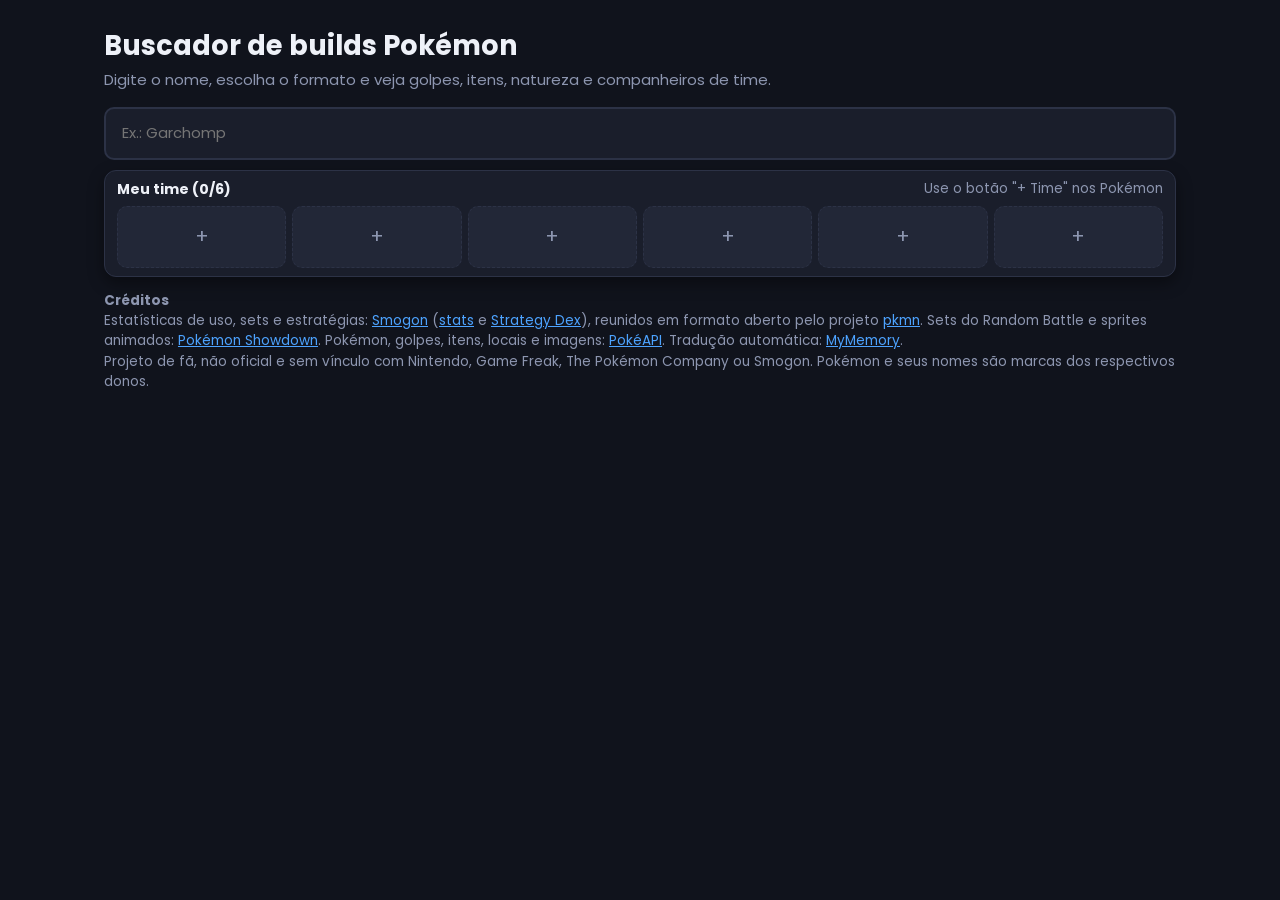
==== index.html @ a4efb91e "Update index.html" ====
<!DOCTYPE html>
<html lang="pt-BR">
<head>
<meta charset="utf-8">
<meta name="viewport" content="width=device-width, initial-scale=1">
<title>Buscador de builds Pokémon</title>
<link rel="preconnect" href="https://fonts.googleapis.com">
<link rel="stylesheet" href="https://fonts.googleapis.com/css2?family=Poppins:wght@400;500;600;700&display=swap">
<style>
:root{--bg:#10131c;--card:#1a1e2b;--card2:#222737;--ink:#eef1f8;--mute:#8d96b0;--line:#2c3246;--acc:#4da3ff;--accink:#08111f}
*{box-sizing:border-box}
body{margin:0;background:var(--bg);color:var(--ink);font:400 15px/1.5 "Poppins",system-ui,-apple-system,"Segoe UI",sans-serif}
main{max-width:1100px;margin:0 auto;padding:20px 14px 48px}
h1{font-size:1.7rem;font-weight:700;margin:6px 0 2px}
.sub{color:var(--mute);margin:0 0 16px}
input{width:100%;font:inherit;padding:13px 16px;border-radius:10px;border:2px solid var(--line);background:var(--card);color:var(--ink)}
input:focus-visible,button:focus-visible{outline:3px solid var(--acc);outline-offset:2px}
.card{background:var(--card);border:1px solid var(--line);border-radius:12px;padding:16px;margin-bottom:14px}
.head{display:flex;gap:14px;align-items:center;flex-wrap:wrap}
.head img{width:96px;height:96px}
.head h2{margin:0 0 4px;font-size:1.5rem;font-weight:700}
.tp{display:inline-block;min-width:64px;text-align:center;padding:1px 10px;border-radius:5px;font-size:.78rem;font-weight:600;color:#fff;background:#667;margin-right:6px;text-shadow:0 1px 1px rgba(0,0,0,.35)}
.stat{display:grid;grid-template-columns:40px 1fr 34px;gap:8px;align-items:center;font-size:.82rem;margin-top:4px}
.bar{height:8px;background:var(--card2);border-radius:4px;overflow:hidden}.bar i{display:block;height:100%;background:var(--acc);border-radius:4px}
.tabs{display:flex;flex-wrap:wrap;gap:6px;margin:16px 0 12px}
.tab{flex:1 1 120px;padding:9px 6px;border-radius:8px;border:1px solid var(--line);background:var(--card);color:var(--mute);font:600 .9rem "Poppins",system-ui,sans-serif;cursor:pointer}
.tab[aria-selected="true"]{background:var(--acc);border-color:var(--acc);color:var(--accink)}
h3{margin:0 0 10px;font-size:.95rem;font-weight:600;padding-bottom:6px;border-bottom:1px solid var(--line)}
.row{display:grid;grid-template-columns:minmax(0,1.5fr) minmax(40px,1fr) 46px;gap:8px;align-items:center;margin:6px 0;font-size:.88rem}
.row .nm{display:flex;align-items:center;gap:8px;min-width:0}
.row .nm b{font-weight:500;overflow:hidden;text-overflow:ellipsis;white-space:nowrap}
.row .pc{text-align:right;color:var(--mute);font-size:.82rem}
.row img{width:24px;height:24px;image-rendering:pixelated}
.ci{width:22px;height:22px;flex:none}
.layout{display:grid;grid-template-columns:minmax(0,1fr) 280px;gap:14px;align-items:start}
.layout aside{position:sticky;top:12px;margin-bottom:0}
@media(max-width:900px){.layout{grid-template-columns:1fr}.layout aside{position:static}}
.ev{display:block;white-space:normal;color:var(--mute);font-size:.78rem;line-height:1.35}
.mate{display:flex;align-items:center;gap:10px;width:100%;background:none;border:0;border-bottom:1px solid var(--line);padding:4px 2px;color:var(--ink);font:inherit;font-size:.88rem;cursor:pointer;text-align:left}
.mate:last-child{border-bottom:0}
.mate:hover{background:var(--card2)}
.mate img,.mate .ph{width:48px;height:48px;flex:none;image-rendering:pixelated}
.mate .mn{flex:1;min-width:0}
.mate small{color:var(--mute)}
h4{margin:14px 0 8px;font-size:.85rem;font-weight:600;color:var(--acc)}
.set{border-left:3px solid var(--acc);padding-left:10px;margin:0 0 12px;font-size:.9rem}
.set b{display:block;font-weight:600}
.set>span{display:block;font-size:.82rem;color:var(--mute);line-height:1.45}
.evo{display:flex;flex-wrap:wrap;align-items:center;gap:6px;margin:6px 0}
.lvrow{display:flex;align-items:center;gap:8px;padding:3px 0;border-bottom:1px solid var(--line);font-size:.88rem}
.lvl{width:44px;flex:none}
.mvgrid{display:grid;grid-template-columns:1fr 1fr;gap:6px;margin:4px 0 8px}
.mvgrid .mvchip{margin:0;min-width:0}
.mvrow{display:flex;flex-wrap:wrap;gap:6px;margin:4px 0 8px}
.mvrow .mvchip{margin:0}
.mvrow .tp{margin:0}
@media(max-width:480px){.mvgrid{grid-template-columns:1fr}}
.mvchip{display:inline-flex;align-items:center;gap:5px;background:var(--card2);border:1px solid var(--line);border-radius:8px;padding:2px 8px 2px 4px;margin:0 6px 6px 0;font-size:.82rem}
.mvchip .tp{min-width:0;margin:0;padding:0 6px;font-size:.7rem}
.mvchip .ci{width:18px;height:18px}
.hd{padding:12px 14px}
.top{display:flex;align-items:center;gap:12px}
.top img{width:96px;height:96px;object-fit:contain}
.hr h2{margin:0 0 4px;font-size:1.3rem;font-weight:700}
.hr h2 small{font-size:.8rem;font-weight:400}
.mid{display:grid;grid-template-columns:230px 1fr;gap:16px;margin-top:10px;align-items:start}
.sts .s{display:grid;grid-template-columns:34px 30px 1fr;gap:8px;align-items:center;font-size:.8rem;margin:3px 0}
.sts .s b{font-size:.85rem;text-align:right}
.sts .bar{height:6px}
.bubble{position:relative;background:var(--card2);border:1px solid var(--line);border-radius:14px;padding:12px 14px;font-size:.88rem;line-height:1.5;align-self:stretch;display:flex;align-items:center}
.bubble::before{content:"";position:absolute;left:-9px;top:20px;border:8px solid transparent;border-left:0;border-right-color:var(--line)}
.bubble::after{content:"";position:absolute;left:-7px;top:21px;border:7px solid transparent;border-left:0;border-right-color:var(--card2)}
.bubble p{margin:0}
.where{border-top:1px solid var(--line);margin-top:10px;padding-top:8px}
.wh{display:flex;justify-content:space-between;align-items:center;gap:10px;margin-bottom:6px;font-size:.9rem}
select{font:inherit;font-size:.85rem;padding:5px 8px;border-radius:8px;border:1px solid var(--line);background:var(--card2);color:var(--ink);max-width:62%}
.locs{max-height:130px;overflow:auto}
.loc{display:flex;justify-content:space-between;gap:10px;font-size:.82rem;padding:2px 0;border-bottom:1px solid var(--line)}
.loc b{font-weight:500}
.tg{display:inline-block;font-size:.68rem;padding:0 7px;border-radius:99px;margin-left:6px;background:var(--card2);border:1px solid var(--line);color:var(--mute)}
.tg.dlc{background:var(--acc);border-color:var(--acc);color:var(--accink);font-weight:600}
@media(max-width:560px){.mid{grid-template-columns:1fr}.bubble::before,.bubble::after{display:none}.loc{flex-direction:column;gap:0}}
.chip.on{background:var(--acc);color:var(--accink);border-color:var(--acc);font-weight:600}
.gnav{display:flex;flex-wrap:wrap;align-items:center;gap:6px;margin:0 0 10px}
.gnav .sc summary{cursor:pointer;list-style:none}
.sc summary::-webkit-details-marker{display:none}
.sc summary::before{content:"▸ ";color:var(--mute)}
.sc[open]>summary::before{content:"▾ "}
.sc[open]>summary{margin-bottom:4px}
.mvchip small{color:var(--acc);margin-left:4px;font-weight:600}
.layout.solo{grid-template-columns:1fr}
.tip{font-size:.82rem;margin:6px 0 4px;line-height:1.45}
#team{position:sticky;top:0;z-index:6;margin:10px 0}
.tbar{padding:8px 12px;margin:0;box-shadow:0 6px 16px rgba(0,0,0,.4)}
.thead{display:flex;align-items:center;gap:8px;font-size:.88rem;flex-wrap:wrap}
.thead .grow{flex:1}.thead .smem{border:1px solid var(--line);border-radius:10px;padding:8px 10px;margin:0 0 8px;background:var(--card2)}
.smh{display:flex;align-items:center;gap:8px;flex-wrap:wrap}
.smh img{width:36px;height:36px;image-rendering:pixelated}
.smh select{margin-left:auto;max-width:60%}
.smf{display:grid;grid-template-columns:1fr 1fr;gap:4px 12px;margin-top:6px;font-size:.8rem}
.fld{display:flex;align-items:center;gap:6px;min-width:0}
.fld>.mute{width:62px;flex:none;font-size:.72rem}
.fld select{max-width:100%;min-width:0;flex:1}
textarea{width:100%;font:inherit;font-size:.8rem;background:var(--card2);color:var(--ink);border:1px solid var(--line);border-radius:8px;padding:8px;resize:vertical}
@media(max-width:560px){.smf{grid-template-columns:1fr}.smh select{max-width:100%;margin-left:0;width:100%}}
.fi{display:inline-flex;align-items:center;gap:2px;flex:none;min-width:0}
.fi .ci{width:16px;height:16px}
.tp.mini{min-width:0;padding:0 6px;font-size:.66rem;margin:0 2px 0 0;line-height:1.5}
.fin{flex:1;min-width:0;font:inherit;font-size:.8rem;padding:3px 6px;border-radius:6px;border:1px solid var(--line);background:var(--card);color:var(--ink)}
.smf.free .fld select{flex:1}
.evg{grid-column:1/-1;display:flex;flex-wrap:wrap;align-items:center;gap:6px 10px}
.evg label{display:flex;align-items:center;gap:4px}
.evg input{width:54px;font:inherit;font-size:.8rem;padding:3px 4px;border-radius:6px;border:1px solid var(--line);background:var(--card);color:var(--ink)}
.tbox{margin-top:10px;border-top:1px solid var(--line);padding-top:8px}
.tbox>summary{cursor:pointer;font-weight:600;font-size:.95rem}
.tbox[open]>summary{margin-bottom:6px}
.artw{position:relative;flex:none}
.shbtn{position:absolute;right:-4px;bottom:-2px;width:26px;height:26px;border-radius:50%;border:1px solid var(--line);background:var(--card2);cursor:pointer;font-size:.8rem;padding:0;filter:grayscale(1) opacity(.7)}
.shbtn.on{filter:none;border-color:var(--acc)}
.hint{grid-column:1/-1;margin:4px 0 0;font-size:.75rem}
.errbar{background:#5b1f27;color:#ffd9dd;border:1px solid #ff5560;border-radius:10px;padding:8px 12px;margin:8px 0;font-size:.82rem;cursor:pointer}
.errbar[hidden]{display:none}
.chip{margin:0}
.slots{display:grid;grid-template-columns:repeat(6,1fr);gap:6px;margin-top:6px}
.slot{position:relative;border:1px solid var(--line);border-radius:10px;background:var(--card2);min-height:62px;display:flex;align-items:center;justify-content:center}
.slot.empty{border-style:dashed;color:var(--mute);font-size:1.2rem}
.slotmon{background:none;border:0;color:var(--ink);font:inherit;font-size:.7rem;cursor:pointer;display:flex;flex-direction:column;align-items:center;padding:2px;width:100%;min-width:0}
.slotmon img{width:40px;height:40px;image-rendering:pixelated}
.slotmon span{max-width:100%;overflow:hidden;text-overflow:ellipsis;white-space:nowrap}
.rm{position:absolute;top:-6px;right:-6px;width:20px;height:20px;border-radius:50%;border:1px solid var(--line);background:var(--card);color:var(--ink);cursor:pointer;line-height:1;font-size:.85rem;padding:0}
.addbtn{border:1px solid var(--acc);background:transparent;color:var(--acc);border-radius:8px;padding:3px 10px;font:600 .8rem "Poppins",system-ui,sans-serif;cursor:pointer;margin-top:6px}
.addbtn.sm{padding:2px 9px;margin:0;flex:none}
.addbtn.on{background:var(--acc);color:var(--accink)}
.mrow{display:flex;align-items:center;gap:6px}.mrow .mate{flex:1;min-width:0}
.ttab{border-collapse:collapse;font-size:.78rem;width:100%}
.ttab th,.ttab td{padding:3px 4px;text-align:center;border-bottom:1px solid var(--line)}
.ttab th img{width:28px;height:28px;image-rendering:pixelated}
.ttab tr.bad{background:rgba(255,85,96,.12)}
.ttab .w4{background:#d62f3a;color:#fff}.ttab .w2{background:#e8622a;color:#fff}.ttab .r2{background:#2f8f4e;color:#fff}.ttab .r4{background:#1f6b3a;color:#fff}.ttab .r0{background:#444a5e;color:#fff}
@media(max-width:560px){.slotmon span{display:none}.slot{min-height:48px}}
.chip{margin:0}
.sc{background:var(--card2);border:1px solid var(--line);border-radius:10px;padding:10px 12px;margin:0 0 10px}
.sc>b{font-size:.95rem}
.sg{display:grid;grid-template-columns:1fr 1fr;gap:12px;margin-top:6px}
.kv{display:flex;align-items:center;gap:8px;margin:4px 0;font-size:.85rem}
.kv>.mute{width:66px;flex:none;font-size:.75rem}
.kv .mvchip{margin:0}
@media(max-width:560px){.sg{grid-template-columns:1fr}}
.chip{border:1px solid var(--line);background:var(--card2);color:var(--ink);border-radius:99px;padding:5px 12px;font:inherit;font-size:.85rem;cursor:pointer;margin:0 6px 6px 0}
.chip small{color:var(--mute);margin-left:4px}
.mute{color:var(--mute);font-size:.85rem}
.grid{display:grid;grid-template-columns:1fr 1fr;gap:14px}
@media(max-width:640px){.grid{grid-template-columns:1fr}.row .nm b{white-space:normal}.tp{min-width:54px;font-size:.72rem}}
a{color:var(--acc)}
</style>
</head>
<body>
<main>
<h1>Buscador de builds Pokémon</h1>
<p class="sub">Digite o nome, escolha o formato e veja golpes, itens, natureza e companheiros de time.</p>
<input id="q" list="names" placeholder="Ex.: Garchomp" aria-label="Nome do Pokémon" autocomplete="off">
<datalist id="names"></datalist>
<div id="errbar" class="errbar" hidden></div>
<div id="team"></div>
<div id="tanalysis"></div>
<div id="tsets"></div>
<div id="out"></div>
<p class="mute" id="foot"></p>
</main>
<script>
const STATS_FILE = k => `data/${k}.json`;
const POKEAPI = "https://pokeapi.co/api/v2";
const ITEM_IMG = n => `https://raw.githubusercontent.com/PokeAPI/sprites/master/sprites/items/${n}.png`;
const GAME = "scarlet-violet";

const NS = ["PS","Atq","Def","SpA","SpD","Vel"];
const TC = {normal:"#9fa19f",fire:"#e8622a",water:"#4592e6",electric:"#e8b800",grass:"#3fa129",ice:"#3dcef3",fighting:"#d3425f",poison:"#9f5bd0",ground:"#a97a4a",flying:"#7fa4e8",psychic:"#ee6b7a",bug:"#8fa31b",rock:"#b8a86e",ghost:"#6c5aa8",dragon:"#4f60e2",dark:"#5b5466",steel:"#5a8ea5",fairy:"#ee90e6"};
const MODES = [["comp","Competitivo"],["casual","Casual"],["strat","Outras gerações"]];
const $ = id => document.getElementById(id);
const cache = new Map();
const j = async u => { if (cache.has(u)) return cache.get(u); const r = await fetch(u); if (!r.ok) throw new Error(r.status); const d = await r.json(); cache.set(u, d); return d; };
const pretty = s => String(s).split("-").filter(Boolean).map(w => w[0].toUpperCase() + w.slice(1)).join(" ");
const esc = s => String(s).replace(/[&<>"]/g, c => ({"&":"&amp;","<":"&lt;",">":"&gt;",'"':"&quot;"}[c]));
const slug = s => s.toLowerCase().replace(/['’.]/g, "").replace(/\s+/g, "-");
const norm = s => s.toLowerCase().replace(/[^a-z0-9]/g, "");
const badge = t => `<span class="tp" style="${TC[t] ? "background:" + TC[t] : ""}">${t ? esc(pretty(t)) : "?"}</span>`;

const CI = {
  physical: ["Físico", "#e8622a", '<path d="M12 3.5l2.4 5.6 6.1.6-4.6 4 1.4 6L12 16.6 6.7 19.7l1.4-6-4.6-4 6.1-.6z" fill="#fff"/>'],
  special: ["Especial", "#4592e6", '<circle cx="12" cy="12" r="6.5" fill="none" stroke="#fff" stroke-width="2"/><circle cx="12" cy="12" r="2.2" fill="#fff"/>'],
  status: ["Status", "#8d96b0", '<rect x="5.5" y="10.5" width="13" height="3" rx="1.5" fill="#fff"/>']
};
const cls = c => { const x = CI[c]; return x ? `<span title="${x[0]}" style="display:inline-flex"><svg class="ci" viewBox="0 0 24 24" role="img" aria-label="${x[0]}"><circle cx="12" cy="12" r="11.5" fill="${x[1]}"/>${x[2]}</svg></span>` : ""; };
const enName = (o, fb) => ((o.names || []).find(n => n.language.name === "en") || {}).name || fb;
const idx = {};
const index = kind => idx[kind] || (idx[kind] = j(`${POKEAPI}/${kind}?limit=3000`).then(d => Object.fromEntries(d.results.map(r => [norm(r.name), r.name]))).catch(() => { delete idx[kind]; return {}; }));

const sprite = async name => { const sl = slug(name); for (const id of [sl, sl.split("-")[0]]) { try { return (await j(`${POKEAPI}/pokemon/${id}`)).sprites.front_default || ""; } catch (e) {} } return ""; };
const ROLE_PT = { "Fast Attacker": "Atacante rápido", "Setup Sweeper": "Atacante com setup", "Wallbreaker": "Quebra-defesas", "Bulky Attacker": "Atacante resistente", "Bulky Setup": "Setup resistente", "Fast Support": "Suporte rápido", "Bulky Support": "Suporte resistente", "Staller": "Desgaste", "Tera Blast user": "Usuário de Tera Blast", "Offensive Protect": "Protect ofensivo", "Choice Item user": "Usuário de item Choice", "AV Pivot": "Pivô com Assault Vest", "Spinner": "Removedor de hazards", "Doubles Fast Attacker": "Atacante rápido (Doubles)", "Doubles Setup Sweeper": "Atacante com setup (Doubles)", "Doubles Wallbreaker": "Quebra-defesas (Doubles)", "Doubles Bulky Attacker": "Atacante resistente (Doubles)", "Doubles Bulky Setup": "Setup resistente (Doubles)", "Doubles Support": "Suporte (Doubles)", "Baton Pass user": "Usuário de Baton Pass", "Berry Sweeper": "Atacante com berry" };
const trCache = (() => { try { return JSON.parse(localStorage.getItem("trpt1") || "{}"); } catch (e) { return {}; } })();
const decode = s => { const e = document.createElement("textarea"); e.innerHTML = s; return e.value; };
async function tr(t) {
  if (!t) return "";
  if (trCache[t]) return trCache[t];
  try {
    const d = await (await fetch("https://api.mymemory.translated.net/get?langpair=en|pt-BR&q=" + encodeURIComponent(t))).json();
    const out = d && d.responseData && d.responseData.translatedText;
    if (out && Number(d.responseStatus) === 200 && !/MYMEMORY/i.test(out)) {
      const v = decode(out); trCache[t] = v;
      try { localStorage.setItem("trpt1", JSON.stringify(trCache)); } catch (e) {}
      return v;
    }
  } catch (e) {}
  return t;
}
function translateAll(root, my) {
  root.querySelectorAll("[data-tr]").forEach(el => { const txt = el.dataset.tr; tr(txt).then(v => { if (renderTab.id === my && el.dataset.tr === txt) el.textContent = v; }); });
}
// ================= Montador de time (etapa 1) =================
let team = (() => { try { return JSON.parse(localStorage.getItem("pkteam1") || "[]"); } catch (e) { return []; } })();
let shiny = (() => { try { return localStorage.getItem("pkshiny") === "1"; } catch (e) { return false; } })();
let tanOpen = false, tsetOpen = false, tfmt = "vgc";
const saveTeam = () => { try { localStorage.setItem("pkteam1", JSON.stringify(team)); } catch (e) {} };
const inTeam = n => team.some(m => norm(m.name) === norm(n));
const addLabel = (n, small) => inTeam(n) ? (small ? "✓" : "✓ No time") : (small ? "+" : "+ Time");
const addBtn = (n, small) => `<button class="addbtn${small ? " sm" : ""}${inTeam(n) ? " on" : ""}" data-add="${esc(n)}" data-small="${small ? 1 : 0}" title="${inTeam(n) ? "Remover do time" : "Adicionar ao time"}">${addLabel(n, small)}</button>`;
function refreshAddButtons() {
  document.querySelectorAll("[data-add]").forEach(b => { const n = b.dataset.add, on = inTeam(n); b.textContent = addLabel(n, b.dataset.small === "1"); b.classList.toggle("on", on); b.title = on ? "Remover do time" : "Adicionar ao time"; });
}
function tmsg(t) { const el = $("tmsg"); if (el) { el.textContent = t; setTimeout(() => { if (el.textContent === t) el.textContent = ""; }, 2500); } }

let TDp = null;
const typeData = () => TDp || (TDp = Promise.all(Object.keys(TC).map(t => j(`${POKEAPI}/type/${t}`))).then(a => { const o = {}; a.forEach(t => o[t.name] = t); return o; }).catch(e => { TDp = null; throw e; }));
const mulT = (TD, types, atk) => types.reduce((m, t) => { const r = TD[t].damage_relations; return m * (r.no_damage_from.some(x => x.name === atk) ? 0 : r.double_damage_from.some(x => x.name === atk) ? 2 : r.half_damage_from.some(x => x.name === atk) ? .5 : 1); }, 1);
const weakTypes = TD => Object.keys(TC).filter(t => { const ms = team.map(m => mulT(TD, m.types, t)); return ms.filter(x => x > 1).length > ms.filter(x => x < 1).length; });

async function addToTeam(raw) {
  if (team.length >= 6) { tmsg("O time já tem 6 Pokémon."); return; }
  const sl = slug(raw); let p = null;
  for (const id of [sl, sl.split("-")[0]]) { try { p = await j(`${POKEAPI}/pokemon/${id}`); break; } catch (e) {} }
  if (!p) { tmsg("Não consegui adicionar " + raw + "."); return; }
  if (team.some(m => m.id === p.id)) return;
  team.push({ name: p.name, id: p.id, types: p.types.map(t => t.type.name), sprite: p.sprites.front_default || "" });
  saveTeam(); renderTeam(); refreshAddButtons();
}
function removeFromTeam(i) { team.splice(i, 1); saveTeam(); renderTeam(); refreshAddButtons(); }
function toggleTeam(n) { const i = team.findIndex(m => norm(m.name) === norm(n)); if (i >= 0) removeFromTeam(i); else addToTeam(n); }

function renderTeam() {
  const slots = Array.from({ length: 6 }, (_, i) => team[i]
    ? `<div class="slot"><button class="slotmon" data-n="${esc(team[i].name)}" title="Abrir ${esc(pretty(team[i].name))}${setLabel(team[i]) ? " · " + esc(setLabel(team[i])) : ""}"><img src="${team[i].sprite}" alt=""><span>${esc(pretty(team[i].name))}</span></button><button class="rm" data-rm="${i}" aria-label="Remover ${esc(pretty(team[i].name))}">×</button></div>`
    : '<div class="slot empty">+</div>').join("");
  $("team").innerHTML = `<div class="card tbar"><div class="thead"><b>Meu time (${team.length}/6)</b><span id="tmsg" class="mute"></span><span class="grow"></span>${team.length ? `<button class="chip${tanOpen ? " on" : ""}" data-tan>Análise</button><button class="chip${tsetOpen ? " on" : ""}" data-tset>Sets e exportar</button><button class="chip" data-tclear>Limpar</button>` : '<span class="mute">Use o botão "+ Time" nos Pokémon</span>'}</div><div class="slots">${slots}</div></div>`;
  fillAnalysis(); fillSets();
}

async function fillAnalysis() {
  const box = $("tanalysis");
  if (!tanOpen || !team.length) { box.innerHTML = ""; return; }
  box.innerHTML = '<div class="card"><p class="mute" style="margin:0">Calculando…</p></div>';
  let TD; try { TD = await typeData(); } catch (e) { box.innerHTML = '<div class="card"><p class="mute" style="margin:0">Não consegui carregar a tabela de tipos.</p></div>'; return; }
  const fm = { 4: "4×", 2: "2×", .5: "½×", .25: "¼×", 0: "0" }, cl = { 4: "w4", 2: "w2", .5: "r2", .25: "r4", 0: "r0" };
  const bad = weakTypes(TD);
  const rows = Object.keys(TC).map(t => {
    const ms = team.map(m => mulT(TD, m.types, t)), w = ms.filter(x => x > 1).length, r = ms.filter(x => x < 1).length;
    return `<tr class="${bad.includes(t) ? "bad" : ""}"><th>${badge(t)}</th>${ms.map(x => x === 1 ? "<td></td>" : `<td class="${cl[x]}">${fm[x]}</td>`).join("")}<td>${w || ""}</td><td>${r || ""}</td></tr>`;
  }).join("");
  const head = `<tr><th></th>${team.map(m => `<th><img src="${m.sprite}" alt="${esc(pretty(m.name))}" title="${esc(pretty(m.name))}"></th>`).join("")}<th title="Pokémon fracos a esse tipo">Fr.</th><th title="Pokémon que resistem">Res.</th></tr>`;
  const summary = bad.length ? `Atenção: mais Pokémon do time são fracos do que resistem a ${bad.map(t => pretty(t)).join(", ")}.` : "Nenhum tipo tem mais Pokémon fracos do que resistentes. Bom equilíbrio!";
  box.innerHTML = `<div class="card"><h3>Análise do time</h3><div style="overflow-x:auto"><table class="ttab">${head}${rows}</table></div><p class="mute" style="margin:8px 0">${esc(summary)}</p><button class="chip" data-tc>Sugerir Pokémon que cobrem</button><div id="tcover" style="margin-top:8px"></div></div>`;
}

async function teamSuggest() {
  const box = $("tcover"); if (!box) return;
  box.innerHTML = '<p class="mute">Buscando…</p>';
  try {
    const TD = await typeData(), weak = weakTypes(TD);
    if (!weak.length) { box.innerHTML = '<p class="mute">O time não tem fraquezas compartilhadas.</p>'; return; }
    const cover = Object.keys(TC).map(t => ({ t, c: weak.filter(w => ["half_damage_from", "no_damage_from"].some(k => TD[t].damage_relations[k].some(x => x.name === w))).length })).filter(x => x.c).sort((a, b) => b.c - a.c).slice(0, 5).map(x => x.t);
    const avail = await availSpecies(G()).catch(() => null);
    box.innerHTML = (await coverMons(weak, Object.values(TD), cover, avail, new Set(team.map(m => m.id)))) || '<p class="mute">Nenhuma sugestão encontrada.</p>';
  } catch (e) { box.innerHTML = '<p class="mute">Não consegui buscar sugestões agora.</p>'; }
}

// ================= Montador de time (etapa 2): sets, exportar e importar =================
const TFMT = {
  vgc: { gen: "champions", label: "VGC Champions", keep: t => /^vgc/.test(t) },
  vgcsv: { gen: "9", label: "VGC Scarlet/Violet", keep: t => /^vgc/.test(t) },
  singles: { gen: "9", label: "Singles", keep: t => SINGLES_TIERS.includes(t) }
};
// Resolve as opções "A / B" do set de acordo com as escolhas feitas (pick).
function resolveSet(set) {
  if (!set) return null;
  const p = set.pick || {}, r = set.raw;
  const pk = (str, k) => { const o = splitSlash(str); return o[p[k] < o.length ? (p[k] || 0) : 0] || ""; };
  return { label: set.label, moves: (r.moves || []).map((m, i) => pk(m, "m" + i)), item: pk(r.item, "item"), ability: pk(r.ability, "ab"), nature: pk(r.nature, "nat"), tera: pk(r.tera, "tera"), evs: (r.evs || "").split(/\s+ou\s+/)[p.evs || 0] || "", ivs: r.ivs || "" };
}
const toSD = s => (s || "").replace(/\bPS\b/g, "HP").replace(/\bAtq\b/g, "Atk").replace(/\bVel\b/g, "Spe");
function exportTeam() {
  return team.map(m => {
    const s = memberSet(m), L = [pretty(m.name) + (s && s.item ? " @ " + s.item : "")];
    if (s) {
      if (s.ability) L.push("Ability: " + s.ability);
      if (s.tera) L.push("Tera Type: " + s.tera);
      if (s.evs) L.push("EVs: " + toSD(s.evs));
      if (s.nature) L.push(s.nature + " Nature");
      if (s.ivs) L.push("IVs: " + toSD(s.ivs));
      s.moves.filter(Boolean).forEach(x => L.push("- " + x));
    }
    return L.join("\n");
  }).join("\n\n");
}
function parseShowdown(text) {
  return text.split(/\n\s*\n/).map(b => b.trim()).filter(Boolean).slice(0, 6).map(b => {
    const lines = b.split("\n").map(l => l.trim()).filter(Boolean), at = lines[0].split(" @ ");
    const head = at[0].trim().replace(/\s*\((M|F)\)\s*$/, ""), nm = head.match(/\(([^()]+)\)\s*$/);
    const set = { moves: [], item: (at[1] || "").trim(), ability: "", nature: "", evs: "", ivs: "", tera: "" };
    lines.slice(1).forEach(l => { let x;
      if (l.startsWith("- ")) set.moves.push(l.slice(2).trim());
      else if ((x = l.match(/^Ability:\s*(.+)/i))) set.ability = x[1].trim();
      else if ((x = l.match(/^Tera Type:\s*(.+)/i))) set.tera = x[1].trim();
      else if ((x = l.match(/^EVs:\s*(.+)/i))) set.evs = x[1].trim();
      else if ((x = l.match(/^IVs:\s*(.+)/i))) set.ivs = x[1].trim();
      else if ((x = l.match(/^(\w+)\s+Nature/i))) set.nature = x[1]; });
    return { species: (nm ? nm[1] : head).trim(), set };
  });
}
async function importTeam(text) {
  const parsed = parseShowdown(text), out = [];
  if (!parsed.length) { tmsg("Nada para importar."); return; }
  for (const { species, set } of parsed) {
    const sl = slug(species); let p = null;
    for (const id of [sl, sl.split("-")[0]]) { try { p = await j(`${POKEAPI}/pokemon/${id}`); break; } catch (e) {} }
    if (!p) { tmsg("Não achei " + species + "."); continue; }
    out.push({ name: p.name, id: p.id, types: p.types.map(t => t.type.name), sprite: p.sprites.front_default || "", set: set.moves.length || set.item ? { label: "Importado", raw: set, pick: {} } : null });
  }
  if (out.length) { team = out; saveTeam(); renderTeam(); refreshAddButtons(); tmsg(out.length + " importado(s)."); }
}

// ================= Montador: set livre, ícones e painéis recolhíveis =================
let exOpen = true, imOpen = false;
const NATURES = ["Adamant", "Bashful", "Bold", "Brave", "Calm", "Careful", "Docile", "Gentle", "Hardy", "Hasty", "Impish", "Jolly", "Lax", "Lonely", "Mild", "Modest", "Naive", "Naughty", "Quiet", "Quirky", "Rash", "Relaxed", "Sassy", "Serious", "Timid"];
const TERAS = [...Object.keys(TC).map(pretty), "Stellar"];
const EVK = [["hp", "PS"], ["atk", "Atq"], ["def", "Def"], ["spa", "SpA"], ["spd", "SpD"], ["spe", "Vel"]];
const sysOf = f => f.sysLock ? f.sys : (tfmt === "vgc" ? "sp" : "ev");
const mbadge = t => badge(t).replace('class="tp"', 'class="tp mini"');

// Set efetivo do membro: o do Smogon (com as opções escolhidas) ou o set livre.
function memberSet(m) {
  if (m.mode === "free" && m.free) {
    const f = m.free;
    return { label: "Set livre", moves: f.moves, item: f.item || "", ability: f.ability || "", nature: f.nature || "", tera: f.tera || "", evs: EVK.filter(([k]) => f.ev[k]).map(([k, l]) => f.ev[k] + " " + l).join(" / "), ivs: "" };
  }
  return resolveSet(m.set);
}
const setLabel = m => m.mode === "free" ? "Set livre" : m.set ? m.set.label : "";
function freeFrom(m) {
  const s = resolveSet(m.set) || {}, ev = { hp: 0, atk: 0, def: 0, spa: 0, spd: 0, spe: 0 };
  const map = { PS: "hp", HP: "hp", Atq: "atk", Atk: "atk", Def: "def", SpA: "spa", SpD: "spd", Vel: "spe", Spe: "spe" };
  (s.evs || "").replace(/(\d+)\s*(PS|HP|Atq|Atk|Def|SpA|SpD|Vel|Spe)/g, (_, n, l) => { ev[map[l]] = +n; return ""; });
  return { item: s.item || "", ability: s.ability || "", nature: s.nature || "", tera: s.tera || "", ev, moves: [0, 1, 2, 3].map(k => (s.moves || [])[k] || "") };
}

// Ícones discretos ao lado dos campos (item, tipo/categoria do golpe, tipo Tera).
async function iconHtml(kind, value) {
  if (!value) return "";
  if (kind === "tera") return mbadge(value.toLowerCase());
  if (kind === "item") {
    const s = (await index("item"))[norm(value)]; if (!s) return "";
    let o = null; try { o = await j(`${POKEAPI}/item/${s}`); } catch (e) {}
    return itemImg(s, o, 18);
  }
  const s = (await index("move"))[norm(value)]; if (!s) return "";
  try { const o = await j(`${POKEAPI}/move/${s}`); return mbadge(o.type.name) + cls(o.damage_class.name); } catch (e) { return ""; }
}
async function fillIcons(only) {
  await Promise.all(team.flatMap((m, i) => {
    if (only !== undefined && only !== i) return [];
    const s = memberSet(m); if (!s) return [];
    return [["item", "item", s.item], ["tera", "tera", s.tera], ...s.moves.map((mv, k) => ["m" + k, "move", mv])].map(async ([key, kind, val]) => { const el = $(`fi-${i}-${key}`); if (el) el.innerHTML = await iconHtml(kind, val); });
  }));
}

function freeChange(t) {
  const [i, key] = t.dataset.fr.split(":"), m = team[+i];
  if (!m || !m.free) return;
  if (key.startsWith("ev-")) {
    const sp = sysOf(m.free) === "sp", max = sp ? 32 : 252, tot = sp ? 66 : 510, v = Math.max(0, Math.min(max, parseInt(t.value, 10) || 0));
    t.value = v; m.free.ev[key.slice(3)] = v;
    const sum = EVK.reduce((a, [k]) => a + (m.free.ev[k] || 0), 0), el = $("evt-" + i);
    if (el) { el.textContent = `Total ${sum}/${tot}`; el.style.color = sum > tot ? "#ff5560" : ""; }
  } else if (/^m\d$/.test(key)) m.free.moves[+key.slice(1)] = t.value.trim();
  else m.free[key] = t.value.trim();
  saveTeam();
  const x = $("texp"); if (x) x.value = exportTeam();
  fillIcons(+i);
}

async function fillSetsInner() {
  const box = $("tsets");
  if (!tsetOpen || !team.length) { box.innerHTML = ""; return; }
  const cfg = TFMT[tfmt], keepImp = $("timp") ? $("timp").value : "", anyFree = team.some(m => m.mode === "free");
  let raw = null; try { raw = await j(`data/strategies/${cfg.gen}.json`); } catch (e) {}
  const [ii, info] = await Promise.all([anyFree ? index("item") : {}, Promise.all(team.map(m => m.mode === "free" ? j(`${POKEAPI}/pokemon/${m.name}`).catch(() => null) : null))]);
  const lim = tfmt === "vgc" ? { max: 32, tot: 66 } : { max: 252, tot: 510 };
  const tnav = `<div class="gnav"><span class="mute">Sets do formato:</span>${Object.entries(TFMT).map(([k, v]) => `<button class="chip${k === tfmt ? " on" : ""}" data-tf="${k}">${v.label}</button>`).join("")}</div>`;
  const fi = (i, key) => `<span class="fi" id="fi-${i}-${key}"></span>`;
  const field = (i, key, label, text, cur) => { const o = splitSlash(text); return text ? `<label class="fld"><span class="mute">${label}</span>${fi(i, key)}${o.length > 1 ? `<select data-tp="${i}:${key}">${o.map((x, k) => `<option value="${k}"${k === cur ? " selected" : ""}>${esc(x)}</option>`).join("")}</select>` : `<span>${esc(o[0])}</span>`}</label>` : ""; };
  const evField = (i, r, p) => { const alts = (r.evs || "").split(/\s+ou\s+/).filter(Boolean); if (!alts.length) return ""; return `<label class="fld"><span class="mute">EVs</span>${alts.length > 1 ? `<select data-tp="${i}:evs">${alts.map((x, k) => `<option value="${k}"${k === (p.evs || 0) ? " selected" : ""}>${esc(x)}</option>`).join("")}</select>` : `<span>${esc(alts[0])}</span>`}</label>`; };
  const opt = (list, cur) => `<option value=""></option>` + [...new Set([cur, ...list].filter(Boolean))].map(x => `<option${x === cur ? " selected" : ""}>${esc(x)}</option>`).join("");
  const freeEd = (m, i, pk) => {
    const f = m.free, sp = sysOf(f) === "sp", lim = sp ? { max: 32, tot: 66 } : { max: 252, tot: 510 }, abil = pk ? pk.abilities.map(a => pretty(a.ability.name)) : [], mvs = pk ? [...new Set(pk.moves.map(x => pretty(x.move.name)))].sort() : [];
    const inp = (key, val, list, ph) => `<input class="fin" data-fr="${i}:${key}" value="${esc(val || "")}" list="${list}" placeholder="${ph}" autocomplete="off">`;
    const tot = EVK.reduce((t, [k]) => t + (+f.ev[k] || 0), 0);
    return `<div class="smf free">
      <label class="fld"><span class="mute">Item</span>${fi(i, "item")}${inp("item", f.item, "dl-item", "Ex.: Leftovers")}</label>
      <label class="fld"><span class="mute">Habilidade</span><select data-fr="${i}:ability">${opt(abil, f.ability)}</select></label>
      <label class="fld"><span class="mute">Natureza</span><select data-fr="${i}:nature">${opt(NATURES, f.nature)}</select></label>
      <label class="fld"><span class="mute">Tera</span>${fi(i, "tera")}<select data-fr="${i}:tera">${opt(TERAS, f.tera)}</select></label>
      ${[0, 1, 2, 3].map(k => `<label class="fld"><span class="mute">Golpe ${k + 1}</span>${fi(i, "m" + k)}${inp("m" + k, f.moves[k], "dl-mv-" + i, "Digite o golpe")}</label>`).join("")}
      <div class="evg"><span class="mute">Sistema:</span><button class="chip${sp ? "" : " on"}" data-sys="${i}:ev">EVs (máx. 252 / total 510)</button><button class="chip${sp ? " on" : ""}" data-sys="${i}:sp">Pontos do Champions (máx. 32 / total 66)</button></div>
      <div class="evg">${EVK.map(([k, l]) => `<label><span class="mute">${l}</span><input type="number" min="0" max="${lim.max}" data-fr="${i}:ev-${k}" value="${f.ev[k] || 0}"></label>`).join("")}<span class="mute" id="evt-${i}" style="${tot > lim.tot ? "color:#ff5560" : ""}">Total ${tot}/${lim.tot}</span></div>
      <p class="mute hint">Tudo é salvo enquanto você digita ou escolhe. O texto de exportação atualiza na hora.</p><datalist id="dl-mv-${i}">${mvs.map(x => `<option value="${esc(x)}">`).join("")}</datalist></div>`;
  };
  const rows = team.map((m, i) => {
    const free = m.mode === "free";
    const byTier = raw ? setsFor(raw, pretty(m.name)) : {}, tiers = Object.keys(byTier).filter(cfg.keep).sort((a, b) => tierRank(a) - tierRank(b));
    const opts = tiers.map(t => `<optgroup label="${esc(tierName(t))}">${byTier[t][0].sets.map((s, si) => `<option value="${t}|${si}">${esc(s.name)}</option>`).join("")}</optgroup>`).join("");
    const sel = free ? "" : `<select data-ts="${i}"><option value="">${m.set ? "Atual: " + esc(m.set.label) : tiers.length ? "Escolher set…" : "Sem sets neste formato"}</option>${opts}${m.set ? '<option value="__none">Remover set</option>' : ""}</select>`;
    const chips = `<div class="gnav" style="margin:6px 0 0"><button class="chip${free ? "" : " on"}" data-mm="${i}:smogon">Sets do formato</button><button class="chip${free ? " on" : ""}" data-mm="${i}:free">Set livre</button></div>`;
    let det = "";
    if (free) det = freeEd(m, i, info[i]);
    else if (m.set) {
      const r = m.set.raw, p = m.set.pick || {};
      det = `<div class="smf">${field(i, "item", "Item", r.item, p.item || 0)}${field(i, "ab", "Habilidade", r.ability, p.ab || 0)}${field(i, "nat", "Natureza", r.nature, p.nat || 0)}${field(i, "tera", "Tera", r.tera, p.tera || 0)}${evField(i, r, p)}${(r.moves || []).map((mv, k) => field(i, "m" + k, "Golpe " + (k + 1), mv, p["m" + k] || 0)).join("")}</div>`;
    }
    return `<div class="smem"><div class="smh"><img src="${esc(m.sprite)}" alt=""><b>${esc(pretty(m.name))}</b>${sel}</div>${chips}${det}</div>`;
  }).join("");
  const itemList = anyFree ? `<datalist id="dl-item">${Object.values(ii).map(s => `<option value="${esc(pretty(s))}">`).join("")}</datalist>` : "";
  box.innerHTML = `<div class="card"><h3>Sets e exportação</h3>${tnav}${raw ? "" : '<p class="mute">Ainda não há dados de sets. Rode o workflow no GitHub.</p>'}${rows}${itemList}
    <details class="tbox" data-tbox="ex"${exOpen ? " open" : ""}><summary>Exportar (formato Showdown)</summary><textarea id="texp" readonly rows="8">${esc(exportTeam())}</textarea>
      <div style="margin:6px 0 2px"><button class="chip" data-tcopy>Copiar time</button></div></details>
    <details class="tbox" data-tbox="im"${imOpen ? " open" : ""}><summary>Importar</summary><textarea id="timp" rows="5" placeholder="Cole aqui um time no formato do Pokémon Showdown">${esc(keepImp)}</textarea>
      <div style="margin-top:6px"><button class="chip" data-timp>Importar (substitui o time atual)</button></div></details></div>`;
  fillIcons();
}

async function fillSets() {
  try { await fillSetsInner(); }
  catch (e) { const box = $("tsets"); if (box) box.innerHTML = `<div class="card"><p class="mute" style="margin:0">Não consegui montar o painel de sets (${esc(e.message)}). <button class="chip" data-treset>Voltar ao modo normal</button></p></div>`; }
}
function teamChange(t) {
  if (t.dataset.ts !== undefined && t.dataset.ts !== "") {
    const i = +t.dataset.ts, m = team[i];
    if (!m || t.value === "") return;
    if (t.value === "__none") m.set = null;
    else {
      const [tier, si] = t.value.split("|"), cfg = TFMT[tfmt];
      j(`data/strategies/${cfg.gen}.json`).then(raw => {
        const b = setsFor(raw, pretty(m.name))[tier], s = b && b[0].sets[+si];
        if (s) { m.set = { label: tierName(tier) + " · " + s.name, raw: s, pick: {} }; saveTeam(); renderTeam(); }
      }).catch(() => {});
      return;
    }
    saveTeam(); renderTeam();
  } else if (t.dataset.fr) {
    freeChange(t);
  } else if (t.dataset.tp) {
    const [i, key] = t.dataset.tp.split(":"), m = team[+i];
    if (m && m.set) { m.set.pick = m.set.pick || {}; m.set.pick[key] = +t.value; saveTeam(); fillSets(); }
  }
}

let game = "", mon = null, mode = "comp", cfmt = "vgc";

/* ---------- Dados competitivos ---------- */
const pick = (o, ...ks) => { for (const k of ks) if (o && o[k]) return o[k]; return {}; };
const topN = (o, c, n) => {
  const e = Object.entries(o).filter(([k, v]) => k && k.toLowerCase() !== "nothing" && v > 0).sort((a, b) => b[1] - a[1]);
  const s = e.reduce((t, x) => t + x[1], 0) || 1;
  return e.slice(0, c).map(([k, v]) => ({ k, share: Math.min(1, v / (n || s)) }));
};

async function loadStats(kind, name) {
  let raw;
  try { raw = await j(STATS_FILE(kind)); }
  catch (e) { throw new Error("o arquivo data/" + kind + ".json ainda não existe"); }
  const key = Object.keys(raw.data).find(k => norm(k) === norm(name));
  if (!key) throw new Error("sem dados deste Pokémon em " + raw.format + ", " + raw.month);
  return { format: raw.format + ", " + raw.month, d: raw.data[key] };
}

const pct = x => Math.round(x * 100) + "%";
const line = (nm, share) => `<div class="row"><span class="nm">${nm}</span><div class="bar"><i style="width:${Math.round(share * 100)}%"></i></div><span class="pc">${pct(share)}</span></div>`;
const none = '<p class="mute">Sem dados.</p>';

const CFMTS = [["vgc", "VGC Champions"], ["vgcsv", "VGC Scarlet/Violet"], ["singles", "Singles"]];
async function competitive(kind) {
  const nav = `<div class="gnav"><span class="mute">Formato:</span>${CFMTS.map(([k, l]) => `<button class="chip${k === kind ? " on" : ""}" data-cf="${k}">${l}</button>`).join("")}</div>`;
  const genKey = kind === "vgc" ? "champions" : "9";
  const keep = kind === "singles" ? (t => SINGLES_TIERS.includes(t)) : (t => /^vgc/.test(t));
  let st; try { st = await loadStats(kind, pretty(mon.name)); } catch (e) { st = { err: e.message }; }
  let left = "", aside = "", usage = null;
  if (st.d) {
    const d = st.d, n = d.n, L = (key, c) => topN(pick(d, key, key.toLowerCase()), c, n);
    const share = key => Object.fromEntries(L(key, 99).map(x => [norm(x.k), x.share]));
    usage = { m: share("Moves"), i: share("Items"), a: share("Abilities") };
    const moves = L("Moves", 8), items = L("Items", 6), abils = L("Abilities", 3);
    const [mi, ii, ai] = await Promise.all([index("move"), index("item"), index("ability")]);
    const look = async (k2, map, key) => { const s = map[norm(key)]; if (!s) return null; try { return { s, o: await j(`${POKEAPI}/${k2}/${s}`) }; } catch (e) { return null; } };
    const [md, idd, ad] = await Promise.all([
      Promise.all(moves.map(m => look("move", mi, m.k))),
      Promise.all(items.map(i => look("item", ii, i.k))),
      Promise.all(abils.map(a => look("ability", ai, a.k)))]);
    const cap = k => k.charAt(0).toUpperCase() + k.slice(1);
    const mRows = moves.map((m, x) => { const r = md[x]; return line(r ? `${badge(r.o.type.name)}${cls(r.o.damage_class.name)}<b>${esc(enName(r.o, pretty(r.s)))}</b>` : `<b>${esc(cap(m.k))}</b>`, m.share); }).join("") || none;
    const iRows = items.map((i, x) => { const r = idd[x]; return line(`${itemImg(r && r.s, r && r.o)}<b>${esc(r ? enName(r.o, pretty(r.s)) : cap(i.k))}</b>`, i.share); }).join("") || none;
    const aRows = abils.map((a, x) => { const r = ad[x]; return line(`<b>${esc(r ? enName(r.o, pretty(r.s)) : cap(a.k))}</b>`, a.share); }).join("") || none;
    const sRows = L("Spreads", 4).map(x => {
      const [nat, ev] = x.k.split(":"), v = (ev || "").split("/").map(Number);
      const evs = v.map((q, i) => q ? q + " " + NS[i] : "").filter(Boolean).join(" / ");
      return line(`<span style="display:block;min-width:0"><b>${esc(nat)}</b><span class="ev">${esc(evs)}</span></span>`, x.share);
    }).join("") || none;
    const mateList = L("Teammates", 10);
    const sprites = await Promise.all(mateList.map(x => sprite(x.k)));
    const mates = mateList.map((x, i) => `<div class="mrow"><button class="mate" data-n="${esc(x.k)}">${sprites[i] ? `<img src="${sprites[i]}" alt="">` : '<i class="ph"></i>'}<span class="mn">${esc(x.k)}</span><small>${pct(x.share)}</small></button>${addBtn(x.k, true)}</div>`).join("") || none;
    left = `<p class="mute">Uso: estatísticas do Smogon, formato ${esc(st.format)}.</p>
  <div class="grid">
   <div class="card"><h3>Golpes</h3>${mRows}</div>
   <div class="card"><h3>Itens</h3>${iRows}</div>
   <div class="card"><h3>Habilidades</h3>${aRows}</div>
   <div class="card"><h3>${kind === "vgc" ? "Natureza e pontos de status" : "Natureza e EVs"}</h3>${kind === "vgc" ? '<p class="mute" style="margin:0 0 6px">No Champions não há EVs: cada status recebe até 32 pontos, somando no máximo 66.</p>' : ""}${sRows}</div>
  </div>`;
    aside = `<aside class="card"><h3>Companheiros de time</h3>${mates}</aside>`;
  } else {
    left = `<div class="card"><p class="mute" style="margin:0">Sem estatísticas de uso para este Pokémon neste formato (${esc(st.err)}).</p></div>`;
  }
  const strat = await stratCard(genKey, keep, usage);
  return `${nav}<div class="layout${aside ? "" : " solo"}"><div>${left}${strat}</div>${aside}</div>`;
}


/* ---------- Modo casual (calculado com a PokéAPI) ---------- */
const NAT = { "phys": ["Adamant", "+Atq −SpA"], "phys-fast": ["Jolly", "+Vel −SpA"], "spec": ["Modest", "+SpA −Atq"], "spec-fast": ["Timid", "+Vel −Atq"] };
const TYPE_ITEM = { normal: "silk-scarf", fire: "charcoal", water: "mystic-water", electric: "magnet", grass: "miracle-seed", ice: "never-melt-ice", fighting: "black-belt", poison: "poison-barb", ground: "soft-sand", flying: "sharp-beak", psychic: "twisted-spoon", bug: "silver-powder", rock: "hard-stone", ghost: "spell-tag", dragon: "dragon-fang", dark: "black-glasses", steel: "metal-coat", fairy: "fairy-feather" };

async function evolution() {
  const sp = await j(mon.species.url), ch = await j(sp.evolution_chain.url);
  const cond = d => { const x = (d || [])[0]; if (!x) return ""; const p = [];
    if (x.min_level) p.push("Lv " + x.min_level);
    if (x.item) p.push(pretty(x.item.name));
    if (x.held_item) p.push("segurando " + pretty(x.held_item.name));
    if (x.min_happiness) p.push("amizade");
    if (x.known_move) p.push("sabendo " + pretty(x.known_move.name));
    if (x.time_of_day) p.push(x.time_of_day === "day" ? "de dia" : "de noite");
    if (x.trigger && x.trigger.name === "trade") p.push("troca");
    if (!p.length && x.trigger) p.push(pretty(x.trigger.name));
    return p.join(", "); };
  const paths = [];
  const walk = (n, acc) => { const me = { name: n.species.name, id: n.species.url.split("/").filter(Boolean).pop(), c: cond(n.evolution_details) }; const a = [...acc, me]; if (!n.evolves_to.length) paths.push(a); else n.evolves_to.forEach(k => walk(k, a)); };
  walk(ch.chain, []);
  if (paths.length === 1 && paths[0].length === 1) return '<p class="mute" style="margin:0">Este Pokémon não evolui.</p>';
  return paths.slice(0, 6).map(p => `<div class="evo">${p.map((e, i) => `${i ? `<span class="mute">→ ${esc(e.c)}</span>` : ""}<button class="chip" data-n="${esc(e.name)}"><img src="https://raw.githubusercontent.com/PokeAPI/sprites/master/sprites/pokemon/${e.id}.png" alt="" style="width:32px;height:32px;image-rendering:pixelated;vertical-align:middle"> ${esc(pretty(e.name))}</button>`).join("")}</div>`).join("");
}

async function coverMons(weak, typeData, cover, avail, exclude) {
  if (!weak.length || !cover.length) return "";
  const TD = {}; typeData.forEach(t => TD[t.name] = t);
  const pop = {};
  for (const f of ["singles", "vgcsv"]) {
    try { const raw = await j(STATS_FILE(f)); Object.entries(raw.data).forEach(([k, v]) => pop[norm(k)] = v.n || 0); break; } catch (e) {}
  }
  const seen = new Map();
  cover.forEach(t => TD[t].pokemon.forEach(p => { const id = +p.pokemon.url.split("/").filter(Boolean).pop(); if (id <= 1025 && id !== (mon ? mon.id : 0) && !(exclude && exclude.has(id)) && (!avail || avail.has(id))) seen.set(p.pokemon.name, p.pokemon.url); }));
  const cands = [...seen].sort((a, b) => (pop[norm(b[0])] || 0) - (pop[norm(a[0])] || 0)).slice(0, 16);
  const data = (await Promise.all(cands.map(c => j(c[1]).catch(() => null)))).filter(Boolean);
  const mul = (types, atk) => types.reduce((m, t) => { const r = TD[t].damage_relations; return m * (r.no_damage_from.some(x => x.name === atk) ? 0 : r.double_damage_from.some(x => x.name === atk) ? 2 : r.half_damage_from.some(x => x.name === atk) ? .5 : 1); }, 1);
  const rows = data.map(p => { const ct = p.types.map(t => t.type.name), res = weak.filter(w => mul(ct, w) < 1), bad = weak.filter(w => mul(ct, w) > 1); return { p, ct, res, score: res.length * 2 - bad.length }; })
    .filter(x => x.res.length).sort((a, b) => b.score - a.score).slice(0, 6);
  return rows.map(x => `<div class="mrow"><button class="mate" data-n="${esc(x.p.name)}"><img src="${x.p.sprites.front_default || ""}" alt=""><span class="mn"><b>${esc(pretty(x.p.name))}</b><br>${x.ct.map(badge).join("")}<br><span class="mute" style="font-size:.75rem">Resiste a: ${x.res.map(pretty).join(", ")}</span></span></button>${addBtn(x.p.name, true)}</div>`).join("") || '<p class="mute">Nenhuma sugestão encontrada.</p>';
}

async function casual() {
  const types = mon.types.map(t => t.type.name), sp = mon.stats.map(s => s.base_stat);
  const phys = sp[1] >= sp[3], fast = sp[5] >= 90, best = phys ? "physical" : "special";
  const [nat, natTxt] = NAT[(phys ? "phys" : "spec") + (fast ? "-fast" : "")];
  const evs = fast ? (phys ? "252 Atq / 252 Vel / 4 PS" : "252 SpA / 252 Vel / 4 PS") : (phys ? "252 PS / 252 Atq / 4 Def" : "252 PS / 252 SpA / 4 SpD");

  const cand = mon.moves.map(m => {
    const d = m.version_group_details.filter(v => v.version_group.name === GAME);
    const lv = d.find(v => v.move_learn_method.name === "level-up"), tm = d.find(v => v.move_learn_method.name === "machine");
    return lv || tm ? { url: m.move.url, how: lv ? "Lv " + (lv.level_learned_at || 1) : "TM" } : null;
  }).filter(Boolean).slice(0, 100);
  const mvs = (await Promise.all(cand.map(c => j(c.url).then(o => ({ o, how: c.how })).catch(() => null)))).filter(x => x && x.o.power);
  const score = x => x.o.power * (types.includes(x.o.type.name) ? 1.5 : 1) * (x.o.damage_class.name === best ? 1 : .6) * (x.o.accuracy ? x.o.accuracy / 100 : 1);
  mvs.sort((a, b) => score(b) - score(a));
  const chosen = [], used = new Set();
  for (const x of mvs) { if (chosen.length >= 4) break; if (!used.has(x.o.type.name) || chosen.length >= 2) { chosen.push(x); used.add(x.o.type.name); } }
  const itemSlug = TYPE_ITEM[chosen[0] ? chosen[0].o.type.name : types[0]];

  const ab = await Promise.all(mon.abilities.map(a => j(a.ability.url).catch(() => null)));
  const abHtml = mon.abilities.map((a, i) => { const o = ab[i], eff = o && (o.effect_entries.find(e => e.language.name === "en") || {}).short_effect; return `<div style="margin:0 0 8px"><b>${esc(o ? enName(o, pretty(a.ability.name)) : pretty(a.ability.name))}</b>${a.is_hidden ? ' <span class="mute">(oculta)</span>' : ""}${eff ? `<span class="ev" data-tr="${esc(eff)}">${esc(eff)}</span>` : ""}</div>`; }).join("");

  const rel = await Promise.all(types.map(t => j(`${POKEAPI}/type/${t}`)));
  const mult = {};
  rel.forEach(r => { r.damage_relations.double_damage_from.forEach(x => mult[x.name] = (mult[x.name] || 1) * 2); r.damage_relations.half_damage_from.forEach(x => mult[x.name] = (mult[x.name] || 1) * .5); r.damage_relations.no_damage_from.forEach(x => mult[x.name] = 0); });
  const weak = Object.keys(mult).filter(t => mult[t] > 1);
  const tr = await Promise.all(Object.keys(TC).map(t => j(`${POKEAPI}/type/${t}`)));
  const cover = tr.filter(t => { const half = [...t.damage_relations.half_damage_from, ...t.damage_relations.no_damage_from].map(x => x.name); return weak.length && weak.filter(w => half.includes(w)).length >= Math.max(1, weak.length - 1); }).map(t => t.name);
  const avail = await availSpecies(G()).catch(() => null);
  const covers = await coverMons(weak, tr, cover, avail).catch(() => "");

  const lv = mon.moves.map(m => { const d = m.version_group_details.find(v => v.version_group.name === GAME && v.move_learn_method.name === "level-up"); return d ? [d.level_learned_at, m.move.name, m.move.url] : null; }).filter(Boolean).sort((a, b) => a[0] - b[0]);
  const lvd = await Promise.all(lv.map(x => j(x[2]).catch(() => null)));

  let roles = "";
  try {
    const raw = await j("data/casual.json"), key = Object.keys(raw).find(k => norm(k) === norm(pretty(mon.name)));
    if (key) {
      const [mi, ii, ai] = await Promise.all([index("move"), index("item"), index("ability")]);
      const nm = (map, k) => map[norm(k)] ? pretty(map[norm(k)]) : k;
      const rm = {};
      await Promise.all([...new Set(raw[key].roles.flatMap(r => r.moves))].map(async k => { const s = mi[norm(k)]; if (!s) return; try { rm[k] = await j(`${POKEAPI}/move/${s}`); } catch (e) {} }));
      const ri = {};
      await Promise.all([...new Set(raw[key].roles.flatMap(r => r.items))].map(async k => { const s = ii[norm(k)]; if (!s) return; try { ri[k] = await j(`${POKEAPI}/item/${s}`); } catch (e) {} }));
      const ichip = k => { const o = ri[k], s = ii[norm(k)], img = o ? (o.sprites.default || ITEM_IMG(s)) : ""; return `<span class="mvchip">${itemImg(s, o)}${esc(o ? enName(o, nm(ii, k)) : nm(ii, k))}</span>`; };
      const mchip = k => { const o = rm[k]; return o ? `<span class="mvchip">${badge(o.type.name)}${cls(o.damage_class.name)}${esc(enName(o, nm(mi, k)))}</span>` : `<span class="mvchip">${esc(nm(mi, k))}</span>`; };
      roles = `<div class="card"><h3>Papéis sugeridos (Random Battle)</h3><p class="mute" style="margin:0 0 8px">Sets do Pokémon Showdown para batalhas equilibradas${raw[key].level ? ", nível " + raw[key].level : ""}. Boas ideias de função, mas não são específicos da história.</p>${raw[key].roles.map(r => `<div class="set"><b>${esc(ROLE_PT[r.role] || r.role)}</b>
        <span>Habilidades: ${r.abilities.map(a => esc(nm(ai, a))).join(", ") || "—"}</span>${r.items.length ? `<span>Itens:</span><div class="mvrow">${r.items.map(ichip).join("")}</div>` : ""}${r.tera.length ? `<span>Tera:</span><div class="mvrow">${r.tera.map(t => badge(t.toLowerCase())).join("")}</div>` : ""}
        <span>Golpes:</span><div class="mvgrid">${r.moves.map(mchip).join("")}</div></div>`).join("")}</div>`;
    }
  } catch (e) {}

  const evo = await evolution().catch(() => "");
  return `<p class="mute">Sugestão automática com dados da PokéAPI (golpes de ${esc(pretty(GAME))}) e sets do Random Battle. Não existe API pública de builds para a história, então use como ponto de partida.</p>
  <div class="layout"><div>
   <div class="grid">
    <div class="card"><h3>Build sugerida</h3>
     <div class="row" style="grid-template-columns:1fr"><span class="nm"><b>Natureza: ${nat}</b></span></div><span class="ev">${natTxt}</span>
     <div class="row" style="grid-template-columns:1fr;margin-top:10px"><span class="nm"><b>EVs: ${evs}</b></span></div>
     ${itemSlug ? `<div class="row" style="grid-template-columns:1fr;margin-top:10px"><span class="nm">${itemImg(itemSlug)}<b>Item: ${esc(pretty(itemSlug))}</b></span></div>` : ""}
    </div>
    <div class="card"><h3>Golpes sugeridos</h3>${chosen.map(x => `<div class="row" style="grid-template-columns:1fr auto"><span class="nm">${badge(x.o.type.name)}${cls(x.o.damage_class.name)}<b>${esc(enName(x.o, pretty(x.o.name)))}</b></span><span class="pc">${x.how} · ${x.o.power}</span></div>`).join("") || none}</div>
    <div class="card"><h3>Habilidades</h3>${abHtml}<span class="ev">Descrições traduzidas automaticamente.</span></div>
    <div class="card"><h3>Evolução</h3>${evo || none}</div>
   </div>
   ${roles}
   <div class="card"><details><summary style="cursor:pointer;color:var(--acc)">Todos os golpes por nível</summary>${lv.map(([l, n], i) => { const o = lvd[i]; return `<div class="lvrow"><span class="mute lvl">Lv ${l || "—"}</span>${o ? badge(o.type.name) + cls(o.damage_class.name) : ""}<span>${esc(o ? enName(o, pretty(n)) : pretty(n))}</span>${o && o.power ? `<span class="mute">· ${o.power}</span>` : ""}</div>`; }).join("") || none}</details></div>
  </div>
  <aside class="card"><h3>Fraco contra</h3><div>${weak.map(t => badge(t) + '<span class="mute">×' + mult[t] + '</span> ').join("") || "Nada"}</div><h3 style="margin-top:14px">Tipos que cobrem as fraquezas</h3><div>${cover.map(badge).join("") || "—"}</div><h3 style="margin-top:14px">Pokémon que cobrem</h3>${covers || '<p class="mute">—</p>'}<span class="ev">Só Pokémon do jogo selecionado, ordenados pelo uso no competitivo quando há dados.</span></aside></div>`;
}

/* ---------- Tela ---------- */
const GNAME = { firered: "FireRed", leafgreen: "LeafGreen", heartgold: "HeartGold", soulsilver: "SoulSilver", xd: "XD", "lets-go-pikachu": "Let's Go Pikachu", "lets-go-eevee": "Let's Go Eevee", "legends-arceus": "Legends: Arceus", "black-2": "Black 2", "white-2": "White 2",
  "the-isle-of-armor": "Isle of Armor", "the-isle-of-armor-sword": "Isle of Armor", "the-isle-of-armor-shield": "Isle of Armor",
  "the-crown-tundra": "Crown Tundra", "the-crown-tundra-sword": "Crown Tundra", "the-crown-tundra-shield": "Crown Tundra",
  "the-teal-mask": "Teal Mask", "the-teal-mask-scarlet": "Teal Mask", "the-teal-mask-violet": "Teal Mask",
  "the-indigo-disk": "Indigo Disk", "the-indigo-disk-scarlet": "Indigo Disk", "the-indigo-disk-violet": "Indigo Disk" };
const gname = v => GNAME[v] || pretty(v);
const SPR = { red: ["generation-i", "red-blue"], blue: ["generation-i", "red-blue"], yellow: ["generation-i", "yellow"], gold: ["generation-ii", "gold"], silver: ["generation-ii", "silver"], crystal: ["generation-ii", "crystal"], ruby: ["generation-iii", "ruby-sapphire"], sapphire: ["generation-iii", "ruby-sapphire"], emerald: ["generation-iii", "emerald"], firered: ["generation-iii", "firered-leafgreen"], leafgreen: ["generation-iii", "firered-leafgreen"], diamond: ["generation-iv", "diamond-pearl"], pearl: ["generation-iv", "diamond-pearl"], platinum: ["generation-iv", "platinum"], heartgold: ["generation-iv", "heartgold-soulsilver"], soulsilver: ["generation-iv", "heartgold-soulsilver"], black: ["generation-v", "black-white"], white: ["generation-v", "black-white"], "black-2": ["generation-v", "black-white"], "white-2": ["generation-v", "black-white"], x: ["generation-vi", "x-y"], y: ["generation-vi", "x-y"], "omega-ruby": ["generation-vi", "omegaruby-alphasapphire"], "alpha-sapphire": ["generation-vi", "omegaruby-alphasapphire"], sun: ["generation-vii", "ultra-sun-ultra-moon"], moon: ["generation-vii", "ultra-sun-ultra-moon"], "ultra-sun": ["generation-vii", "ultra-sun-ultra-moon"], "ultra-moon": ["generation-vii", "ultra-sun-ultra-moon"] };
// Todos os jogos, em pares da mesma geração. As DLCs entram no jogo original.
const GROUPS = [
  { id: "rb", gen: "I", name: "Red / Blue", vs: ["red", "blue"] },
  { id: "y", gen: "I", name: "Yellow", vs: ["yellow"] },
  { id: "gs", gen: "II", name: "Gold / Silver", vs: ["gold", "silver"] },
  { id: "c", gen: "II", name: "Crystal", vs: ["crystal"] },
  { id: "rs", gen: "III", name: "Ruby / Sapphire", vs: ["ruby", "sapphire"] },
  { id: "e", gen: "III", name: "Emerald", vs: ["emerald"] },
  { id: "frlg", gen: "III", name: "FireRed / LeafGreen", vs: ["firered", "leafgreen"] },
  { id: "cxd", gen: "III", name: "Colosseum / XD", vs: ["colosseum", "xd"] },
  { id: "dp", gen: "IV", name: "Diamond / Pearl", vs: ["diamond", "pearl"] },
  { id: "pt", gen: "IV", name: "Platinum", vs: ["platinum"] },
  { id: "hgss", gen: "IV", name: "HeartGold / SoulSilver", vs: ["heartgold", "soulsilver"] },
  { id: "bw", gen: "V", name: "Black / White", vs: ["black", "white"] },
  { id: "b2w2", gen: "V", name: "Black 2 / White 2", vs: ["black-2", "white-2"] },
  { id: "xy", gen: "VI", name: "X / Y", vs: ["x", "y"] },
  { id: "oras", gen: "VI", name: "Omega Ruby / Alpha Sapphire", vs: ["omega-ruby", "alpha-sapphire"] },
  { id: "sm", gen: "VII", name: "Sun / Moon", vs: ["sun", "moon"] },
  { id: "usum", gen: "VII", name: "Ultra Sun / Ultra Moon", vs: ["ultra-sun", "ultra-moon"] },
  { id: "lg", gen: "VII", name: "Let's Go Pikachu / Eevee", vs: ["lets-go-pikachu", "lets-go-eevee"] },
  { id: "swsh", gen: "VIII", name: "Sword / Shield", vs: ["sword", "shield"], dlcRe: /^the-(isle-of-armor|crown-tundra)/, dlc: ["the-isle-of-armor", "the-crown-tundra", "the-isle-of-armor-sword", "the-isle-of-armor-shield", "the-crown-tundra-sword", "the-crown-tundra-shield"] },
  { id: "bdsp", gen: "VIII", name: "Brilliant Diamond / Shining Pearl", vs: ["brilliant-diamond", "shining-pearl"] },
  { id: "pla", gen: "VIII", name: "Legends: Arceus", vs: ["legends-arceus"] },
  { id: "sv", gen: "IX", name: "Scarlet / Violet", vs: ["scarlet", "violet"], dlcRe: /^the-(teal-mask|indigo-disk)/, dlc: ["the-teal-mask", "the-indigo-disk", "the-teal-mask-scarlet", "the-teal-mask-violet", "the-indigo-disk-scarlet", "the-indigo-disk-violet"] }
];
let curGames = [];
const G = () => curGames.find(g => g.id === game);
const allVers = g => [...g.vs, ...(g.dlc || [])];
const isDlc = (g, v) => (g.dlc || []).includes(v) || !!(g.dlcRe && g.dlcRe.test(v));
const spId = u => +u.split("/").filter(Boolean).pop();

function versionsWithData() {
  const set = new Set();
  (mon.sp ? mon.sp.flavor_text_entries : []).forEach(e => { if (e.language.name === "en") set.add(e.version.name); });
  mon.enc.forEach(l => l.version_details.forEach(v => set.add(v.version.name)));
  return set;
}
const ANIM_GENS = ["VI", "VII", "VIII", "IX"];
function artFor(g) {
  const s = mon.sprites, e = g && SPR[g.vs[0]], v = e && s.versions && s.versions[e[0]] && s.versions[e[0]][e[1]], k = shiny ? "front_shiny" : "front_default";
  const still = ((s.other || {})["official-artwork"] || {})[k] || ((s.other || {}).home || {})[k] || s[k] || s.front_default;
  if (g && ANIM_GENS.includes(g.gen)) {
    const n = mon.name, base = "https://play.pokemonshowdown.com/sprites/" + (shiny ? "ani-shiny/" : "ani/");
    return [[base + n + ".gif", base + n.replace(/-/g, "") + ".gif", base + n.split("-")[0] + ".gif", still], false];
  }
  if (v) { const a = (v.animated && v.animated[k]) || v[k]; if (a) return [[a, still], true]; }
  return [[still], false];
}
function descFor(g) {
  const fl = mon.sp ? mon.sp.flavor_text_entries.filter(e => e.language.name === "en") : [];
  const e = (g && (fl.find(x => g.vs.includes(x.version.name)) || fl.find(x => isDlc(g, x.version.name)))) || fl[fl.length - 1];
  return e ? e.flavor_text.replace(/[\n\f\u00ad]/g, " ").replace(/\s+/g, " ").trim() : "";
}
function locsFor(enc, g, prefix) {
  if (!g) return [];
  const out = [];
  enc.forEach(l => {
    const base = [], dlc = [], det = [];
    l.version_details.forEach(v => { const n = v.version.name; if (g.vs.includes(n)) base.push(n); else if (isDlc(g, n)) dlc.push(n); else return; det.push(v); });
    if (!det.length) return;
    let lo = 999, hi = 0, ch = 0; const ms = new Set();
    det.forEach(v => { ch = Math.max(ch, v.max_chance); v.encounter_details.forEach(d => { lo = Math.min(lo, d.min_level); hi = Math.max(hi, d.max_level); ms.add(pretty(d.method.name)); }); });
    let tag = "";
    if (!base.length) tag = "DLC · " + [...new Set(dlc.map(gname))].join(", ");
    else if (g.vs.length > 1 && base.length < g.vs.length) tag = "só " + base.map(gname).join(", ");
    out.push({ n: pretty(l.location_area.name.replace(/-area$/, "")), lv: [lo, hi], m: [...ms].join(", "), ch, tag: [prefix, tag].filter(Boolean).join(" · "), dlc: !base.length });
  });
  return out.sort((a, b) => a.dlc - b.dlc);
}
async function ancestors() {
  const ch = await j(mon.sp.evolution_chain.url), me = mon.species.name, path = [];
  const find = (n, acc) => { const cur = { name: n.species.name, id: spId(n.species.url) }; if (cur.name === me) { path.push(...acc); return true; } return n.evolves_to.some(k => find(k, [...acc, cur])); };
  find(ch.chain, []);
  return path.reverse();
}
const availCache = {};
async function availSpecies(g) {
  if (!g) return null;
  if (availCache[g.id]) return availCache[g.id];
  const vgs = new Set(), dexes = new Set(), ids = new Set();
  await Promise.all(allVers(g).map(async v => { try { vgs.add((await j(`${POKEAPI}/version/${v}`)).version_group.url); } catch (e) {} }));
  await Promise.all([...vgs].map(async u => { try { (await j(u)).pokedexes.forEach(d => dexes.add(d.url)); } catch (e) {} }));
  await Promise.all([...dexes].map(async u => { try { (await j(u)).pokemon_entries.forEach(e => ids.add(spId(e.pokemon_species.url))); } catch (e) {} }));
  return ids.size ? (availCache[g.id] = ids) : null;
}
async function renderGame() {
  const my = (renderGame.n = (renderGame.n || 0) + 1), g = G(), [srcs, pix] = artFor(g), img = $("art");
  let k = 0; img.onerror = () => { k++; if (k < srcs.length) img.src = srcs[k]; else img.onerror = null; };
  const sb = $("shbtn"); if (sb) { sb.classList.toggle("on", shiny); sb.setAttribute("aria-pressed", String(shiny)); }
  img.src = srcs[0]; img.style.imageRendering = pix ? "pixelated" : "auto";
  const d = descFor(g), el = $("desc");
  el.dataset.tr = d; el.textContent = d;
  if (d) translateAll($("hdr"), renderTab.id);
  let L = locsFor(mon.enc, g, ""), note = "";
  if (!L.length && g && mon.sp) {
    try {
      for (const a of await ancestors()) {
        const enc = await j(`${POKEAPI}/pokemon/${a.id}/encounters`).catch(() => []);
        L = L.concat(locsFor(enc, g, "evolução de " + pretty(a.name)));
      }
      if (L.length) note = "Este Pokémon não aparece selvagem neste jogo. Abaixo, onde achar a pré-evolução.";
    } catch (e) {}
  }
  if (!L.length && g) {
    const av = await availSpecies(g).catch(() => null);
    note = av && mon.sp && !av.has(spId(mon.species.url)) ? "Este Pokémon não existe neste jogo." : "A PokéAPI não tem locais para este jogo (pode ser presente, troca, evento ou um jogo sem esses dados).";
  }
  if (my !== renderGame.n) return;
  $("locs").innerHTML = (note ? `<p class="mute" style="margin:0 0 4px">${esc(note)}</p>` : "") + L.map(x => `<div class="loc"><span><b>${esc(x.n)}</b>${x.tag ? `<span class="tg${x.dlc ? " dlc" : ""}">${esc(x.tag)}</span>` : ""}</span><span class="mute">${x.lv[1] ? "Lv " + (x.lv[0] === x.lv[1] ? x.lv[0] : x.lv[0] + "–" + x.lv[1]) + " · " : ""}${esc(x.m)} · ${x.ch}%</span></div>`).join("");
}

function shell() {
  const m = mon, have = versionsWithData(), known = new Set(GROUPS.flatMap(allVers));
  curGames = GROUPS.concat([...have].filter(v => !known.has(v) && !GROUPS.some(g => g.dlcRe && g.dlcRe.test(v))).map(v => ({ id: v, gen: "Outros", name: gname(v), vs: [v] })));
  if (!curGames.some(g => g.id === game)) { const withData = curGames.filter(g => allVers(g).some(v => have.has(v))); game = (withData[withData.length - 1] || curGames[curGames.length - 1]).id; }
  const gens = [...new Set(curGames.map(g => g.gen))];
  const sel = `<select id="game" aria-label="Jogo">${gens.map(gn => `<optgroup label="${gn === "Outros" ? "Outros" : "Geração " + gn}">${curGames.filter(g => g.gen === gn).map(g => `<option value="${g.id}"${g.id === game ? " selected" : ""}>${esc(g.name)}</option>`).join("")}</optgroup>`).join("")}</select>`;
  const genus = m.sp ? ((m.sp.genera || []).find(x => x.language.name === "en") || {}).genus : "";
  return `<div class="card hd" id="hdr">
  <div class="top"><div class="artw"><img id="art" alt="${esc(pretty(m.name))}"><button class="shbtn${shiny ? " on" : ""}" id="shbtn" data-shiny title="Alternar versão shiny" aria-pressed="${shiny}">✨</button></div><div class="hr"><h2>${esc(pretty(m.name))} <small class="mute">#${m.id}${genus ? " · " + esc(genus) : ""}</small></h2><div>${m.types.map(t => badge(t.type.name)).join("")}</div>${addBtn(m.name, false)}</div></div>
  <div class="mid"><div class="sts">${m.stats.map((s, i) => `<div class="s"><span>${NS[i]}</span><b>${s.base_stat}</b><div class="bar"><i style="width:${Math.min(100, s.base_stat / 1.6)}%"></i></div></div>`).join("")}</div>
  <div class="bubble"><p id="desc"></p></div></div>
  <div class="where"><div class="wh"><b>Onde encontrar</b>${sel}</div><div id="locs" class="locs"></div></div></div>
  <div class="tabs" role="tablist">${MODES.map(x => `<button class="tab" role="tab" data-m="${x[0]}" aria-selected="${x[0] === mode}">${x[1]}</button>`).join("")}</div><div id="tab"></div>`;
}

const SGENS = [["1", "RB"], ["2", "GS"], ["3", "RS"], ["4", "DP"], ["5", "BW"], ["6", "XY"], ["7", "SM"], ["8", "SS"], ["9", "SV"], ["champions", "Champions"]];
const DEXCODE = { "1": "rb", "2": "gs", "3": "rs", "4": "dp", "5": "bw", "6": "xy", "7": "sm", "8": "ss", "9": "sv", champions: "champions" };
const TIER_ORDER = ["ubers", "ou", "uu", "ru", "nu", "pu", "zu", "lc", "vgc", "doublesou", "doublesuu", "battlestadiumsingles", "monotype", "nationaldex", "nationaldexmonotype", "nationaldexdoubles"];
const TIER_NAME = { ou: "OU", uu: "UU", ru: "RU", nu: "NU", pu: "PU", zu: "ZU", lc: "LC", nfe: "NFE", ubers: "Ubers", ubersuu: "Ubers UU", vgc: "VGC", doublesou: "Doubles OU", doublesuu: "Doubles UU", monotype: "Monotype", draft: "Draft", nationaldex: "National Dex", nationaldexubers: "National Dex Ubers", nationaldexuu: "National Dex UU", nationaldexru: "National Dex RU", nationaldexmonotype: "National Dex Monotype", nationaldexdoubles: "National Dex Doubles", battlestadiumsingles: "Battle Stadium Singles", battlestadiumdoubles: "Battle Stadium Doubles", anythinggoes: "Anything Goes", almostanyability: "Almost Any Ability", balancedhackmons: "Balanced Hackmons", godlygift: "Godly Gift", mixandmega: "Mix and Mega", partnersincrime: "Partners in Crime", stabmons: "STABmons", inheritance: "Inheritance", cap: "CAP", "1v1": "1v1" };
const SINGLES_TIERS = ["ubers", "ou", "uu", "ru", "nu", "pu", "zu", "lc", "nfe", "ubersuu", "monotype", "battlestadiumsingles", "nationaldex", "nationaldexubers", "nationaldexuu", "nationaldexru", "nationaldexmonotype"];
const tierName = t => { const m = t.match(/^vgc(\d{4})(.*)$/); return m ? "VGC " + m[1] + (m[2] ? " " + m[2].toUpperCase() : "") : TIER_NAME[t] || t.toUpperCase(); };
const tierRank = t => { const m = t.match(/^vgc(\d{4})/); if (m) return 8 + (3000 - +m[1]) / 10000; const i = TIER_ORDER.indexOf(t); return i < 0 ? 99 : i; };
let sgen = "9", stier = null;
const splitSlash = s => (s || "").split(" / ").filter(Boolean);

function setsFor(raw, name) {
  const D = (raw && raw.data) || {}, keys = Object.keys(D).filter(k => norm(k) === norm(name) || (k.startsWith(name + "-") && /^(Mega|Gmax|Primal)/.test(k.slice(name.length + 1)))).sort((a, b) => a.length - b.length);
  const byTier = {};
  keys.forEach(k => D[k].forEach(g => (byTier[g.tier] = byTier[g.tier] || []).push({ form: k, sets: g.sets })));
  return byTier;
}

// ---- Ícones de item com várias fontes e ícone padrão ----
const NOICON = "data:image/svg+xml;utf8,<svg xmlns='http://www.w3.org/2000/svg' viewBox='0 0 24 24'><circle cx='12' cy='12' r='8' fill='%232c3246' stroke='%238d96b0' stroke-width='2'/><circle cx='12' cy='12' r='2.5' fill='%238d96b0'/></svg>";
function nextImg(el) {
  const l = (el.dataset.fb || "").split("|").filter(Boolean), n = l.shift();
  if (!n) { el.onerror = null; el.src = NOICON; return; }
  el.dataset.fb = l.join("|"); el.src = n;
}
function itemImg(slug, o, sz) {
  sz = sz || 22;
  if (!slug) return `<img src="${NOICON}" alt="" style="width:${sz}px;height:${sz}px">`;
  const l = [o && o.sprites && o.sprites.default, ITEM_IMG(slug), `https://img.pokemondb.net/sprites/items/${slug}.png`].filter(Boolean);
  return `<img src="${l[0]}" data-fb="${l.slice(1).join("|")}" alt="" onerror="nextImg(this)" style="width:${sz}px;height:${sz}px;image-rendering:pixelated">`;
}

// ---- Dica automática de "como usar", gerada a partir dos golpes, item, habilidade e Tera do set ----
const MVG = {
  setup: ["Swords Dance", "Dragon Dance", "Nasty Plot", "Calm Mind", "Quiver Dance", "Bulk Up", "Shell Smash", "Belly Drum", "Agility", "Rock Polish", "Curse", "Coil", "Work Up", "Growth", "Tail Glow", "Geomancy", "Victory Dance", "Clangorous Soul", "Tidy Up", "Hone Claws", "Cosmic Power", "Iron Defense", "Amnesia", "Acid Armor", "Shift Gear", "No Retreat"],
  recover: ["Recover", "Roost", "Soft-Boiled", "Slack Off", "Synthesis", "Moonlight", "Morning Sun", "Milk Drink", "Wish", "Shore Up", "Heal Order", "Rest", "Strength Sap", "Life Dew", "Jungle Healing", "Lunar Blessing"],
  hazards: ["Stealth Rock", "Spikes", "Toxic Spikes", "Sticky Web"],
  removal: ["Defog", "Rapid Spin", "Mortal Spin", "Court Change"],
  pivot: ["U-turn", "Volt Switch", "Flip Turn", "Parting Shot", "Teleport", "Baton Pass", "Chilly Reception", "Shed Tail"],
  status: ["Will-O-Wisp", "Thunder Wave", "Toxic", "Spore", "Sleep Powder", "Hypnosis", "Glare", "Stun Spore", "Yawn", "Nuzzle", "Toxic Thread", "Leech Seed"],
  screens: ["Reflect", "Light Screen", "Aurora Veil"],
  speed: ["Icy Wind", "Electroweb", "Tailwind", "Trick Room"],
  protect: ["Protect", "Detect", "King's Shield", "Spiky Shield", "Baneful Bunker", "Obstruct", "Silk Trap", "Burning Bulwark"],
  support: ["Fake Out", "Follow Me", "Rage Powder", "Helping Hand", "Wide Guard", "Quick Guard", "Ally Switch", "Coaching", "After You"],
  priority: ["Extreme Speed", "Sucker Punch", "Aqua Jet", "Bullet Punch", "Ice Shard", "Mach Punch", "Shadow Sneak", "Accelerock", "Quick Attack", "First Impression", "Jet Punch", "Thunderclap", "Grassy Glide"]
};
const ITEM_TIP = {
  "Choice Band": "Choice Band aumenta o Ataque, mas trava no primeiro golpe escolhido: troque de Pokémon para mudar de golpe.",
  "Choice Specs": "Choice Specs aumenta o Ataque Especial, mas trava no primeiro golpe escolhido: troque de Pokémon para mudar de golpe.",
  "Choice Scarf": "Choice Scarf aumenta a Velocidade, para ultrapassar adversários rápidos, mas trava no primeiro golpe escolhido.",
  "Life Orb": "Life Orb aumenta o dano, mas tira um pouco de vida a cada ataque.",
  "Leftovers": "Leftovers recupera um pouco de vida a cada turno.",
  "Assault Vest": "Assault Vest aumenta a Defesa Especial, mas impede o uso de golpes de status.",
  "Heavy-Duty Boots": "Heavy-Duty Boots impede o dano de armadilhas (como Stealth Rock) ao entrar em campo.",
  "Focus Sash": "Focus Sash garante sobreviver a um golpe que derrubaria o Pokémon com a vida cheia.",
  "Rocky Helmet": "Rocky Helmet machuca quem atacar com golpes de contato.",
  "Sitrus Berry": "Sitrus Berry recupera vida quando ela cai pela metade.",
  "Booster Energy": "Booster Energy ativa Protosynthesis ou Quark Drive sem depender de clima ou terreno.",
  "Clear Amulet": "Clear Amulet impede que o adversário reduza seus atributos (como com Intimidate).",
  "Covert Cloak": "Covert Cloak bloqueia efeitos adicionais de golpes do adversário.",
  "Safety Goggles": "Safety Goggles protege contra golpes de pó e contra o dano de clima.",
  "Light Clay": "Light Clay estende a duração das telas (Reflect, Light Screen, Aurora Veil).",
  "Eviolite": "Eviolite aumenta as defesas de Pokémon que ainda podem evoluir.",
  "Weakness Policy": "Weakness Policy aumenta Ataque e Ataque Especial quando o Pokémon leva um golpe super efetivo.",
  "Expert Belt": "Expert Belt aumenta o dano de golpes super efetivos."
};
const ABIL_TIP = {
  "Intimidate": "Intimidate reduz o Ataque dos adversários ao entrar: bom para trocar no momento certo.",
  "Regenerator": "Regenerator recupera vida ao sair de campo: ótimo para trocar várias vezes.",
  "Protosynthesis": "Protosynthesis aumenta o melhor atributo sob sol forte ou com Booster Energy.",
  "Quark Drive": "Quark Drive aumenta o melhor atributo em terreno elétrico ou com Booster Energy.",
  "Drought": "Drought ativa sol ao entrar, reforçando golpes de fogo.",
  "Drizzle": "Drizzle ativa chuva ao entrar, reforçando golpes de água.",
  "Sand Stream": "Sand Stream ativa tempestade de areia ao entrar.",
  "Snow Warning": "Snow Warning ativa neve ao entrar.",
  "Prankster": "Prankster dá prioridade a golpes de status.",
  "Good as Gold": "Good as Gold deixa o Pokémon imune a golpes de status do adversário."
};
function howTo(s) {
  const mv = s.moves.flatMap(splitSlash), f = k => mv.filter(m => MVG[k].includes(m)), L = a => a.join(", ");
  const setup = f("setup"), haz = f("hazards"), rem = f("removal"), scr = f("screens"), st = f("status"), spd = f("speed"), sup = f("support"), prot = f("protect"), piv = f("pivot"), rec = f("recover"), pri = f("priority");
  const out = [];
  if (setup.length) out.push(`Use ${L(setup)} quando houver espaço (depois de um KO ou contra adversários que não o ameacem) e depois elimine o time inimigo com os golpes de ataque.`);
  if (haz.length) out.push(`Coloque ${L(haz)} logo no começo para desgastar o time adversário.`);
  if (rem.length) out.push(`${L(rem)} remove armadilhas do seu lado do campo.`);
  if (scr.length) out.push(`${L(scr)} reduz o dano recebido por alguns turnos: use ao entrar, antes de o adversário atacar.`);
  if (st.length) out.push(`${L(st)} enfraquece ou paralisa o adversário e abre espaço para o time.`);
  if (spd.length) out.push(`${L(spd)} controla a velocidade da batalha.`);
  if (sup.length) out.push(`${L(sup)} ajuda o parceiro, principalmente em batalhas em dupla.`);
  if (prot.length) out.push(`${prot[0]} protege por um turno: serve para ganhar informação e fazer o adversário gastar o ataque.`);
  if (piv.length) out.push(`${L(piv)} permite trocar de Pokémon mantendo a pressão.`);
  if (rec.length) out.push(`${L(rec)} recupera vida e faz o Pokémon durar mais.`);
  if (pri.length) out.push(`${L(pri)} ataca antes dos outros e serve para finalizar adversários enfraquecidos.`);
  const it = splitSlash(s.item).map(i => ITEM_TIP[i]).find(Boolean), ab = splitSlash(s.ability).map(a => ABIL_TIP[a]).find(Boolean);
  if (it) out.push(it);
  if (ab) out.push(ab);
  if (s.tera) out.push(`Terastalize na hora certa (${s.tera}) para mudar a defesa ou reforçar os golpes desse tipo.`);
  return out.slice(0, 5).join(" ");
}
const dexUrl = (g, name, tier) => `https://www.smogon.com/dex/${DEXCODE[g]}/pokemon/${slug(name)}/${["ubers", "ou", "uu", "ru", "nu", "pu", "zu", "lc"].includes(tier) ? tier + "/" : ""}`;

async function setCards(blocks, usage, dex) {
  usage = usage || {};
  const pc = (map, n) => map && map[norm(n)] != null ? `<small>${pct(map[norm(n)])}</small>` : "";
  const [mi, ii] = await Promise.all([index("move"), index("item")]);
  const mv = new Set(), it = new Set();
  blocks.forEach(b => b.sets.forEach(s => { s.moves.forEach(m => splitSlash(m).forEach(x => mv.add(x))); splitSlash(s.item).forEach(x => it.add(x)); }));
  const md = {}, itd = {};
  await Promise.all([...mv].map(async n => { const sl = mi[norm(n)]; if (sl) try { md[n] = await j(`${POKEAPI}/move/${sl}`); } catch (e) {} }));
  await Promise.all([...it].map(async n => { const sl = ii[norm(n)]; if (sl) try { itd[n] = await j(`${POKEAPI}/item/${sl}`); } catch (e) {} }));
  const mchip = n => { const o = md[n]; return `<span class="mvchip">${o ? badge(o.type.name) + cls(o.damage_class.name) : ""}${esc(n)}${pc(usage.m, n)}</span>`; };
  const ichip = n => { const o = itd[n], img = o ? (o.sprites.default || ITEM_IMG(ii[norm(n)])) : ""; return `<span class="mvchip">${itemImg(ii[norm(n)], o)}${esc(n)}${pc(usage.i, n)}</span>`; };
  const row = (label, html) => html ? `<div class="kv"><span class="mute">${label}</span><div class="mvrow" style="margin:0">${html}</div></div>` : "";
  return blocks.map((b, bi) => (blocks.length > 1 ? `<h4>${esc(b.form)}</h4>` : "") + b.sets.map((s, si) => `<details class="sc"${bi === 0 && si === 0 ? " open" : ""}><summary><b>${esc(s.name)}</b></summary>${(() => { const t = howTo(s); return `<p class="tip">${t ? `<span class="mute">Como usar (dica automática):</span> ${esc(t)} ` : ""}${dex ? `<a href="${dex}" target="_blank" rel="noopener">Explicação completa no Smogon ↗</a>` : ""}</p>`; })()}
    <div class="sg"><div>${s.moves.map((m, i) => row("Golpe " + (i + 1), splitSlash(m).map(mchip).join('<span class="mute">/</span>'))).join("")}</div>
    <div>${row("Item", splitSlash(s.item).map(ichip).join('<span class="mute">/</span>'))}${row("Habilidade", splitSlash(s.ability).map(a => `<span class="mvchip">${esc(a)}${pc(usage.a, a)}</span>`).join('<span class="mute">/</span>'))}${row("Natureza", esc(s.nature))}${row("EVs", esc(s.evs))}${row("IVs", esc(s.ivs || ""))}${row("Tera", splitSlash(s.tera).map(t => badge(t.toLowerCase())).join(""))}</div></div></details>`).join("")).join("");
}

// Cartão de estratégias do Smogon. genKey: "1".."9" ou "champions"; keep: quais formatos mostrar.
async function stratCard(genKey, keep, usage) {
  const name = pretty(mon.name), gl = (SGENS.find(x => x[0] === genKey) || [0, genKey])[1];
  const link = `<p class="mute" style="margin:6px 0 0">Análise completa no <a href="https://www.smogon.com/dex/${DEXCODE[genKey]}/pokemon/${slug(name)}/" target="_blank" rel="noopener">Smogon Strategy Dex</a>.</p>`;
  let raw = null;
  try { raw = await j(`data/strategies/${genKey}.json`); } catch (e) {}
  if (!raw) return `<div class="card"><h3>Estratégias (Smogon) · ${esc(gl)}</h3><p class="mute" style="margin:0">Ainda não há dados desta geração. Rode o workflow "Atualizar estatisticas" no GitHub e recarregue a página.</p></div>`;
  const byTier = setsFor(raw, name);
  const tiers = Object.keys(byTier).filter(keep).sort((a, b) => tierRank(a) - tierRank(b) || a.localeCompare(b));
  if (!tiers.length) return `<div class="card"><h3>Estratégias (Smogon) · ${esc(gl)}</h3><p class="mute" style="margin:0">Sem sets do Smogon para este Pokémon neste formato.</p>${link}</div>`;
  if (!tiers.includes(stier)) stier = tiers[0];
  const tnav = tiers.length > 1 ? `<div class="gnav"><span class="mute">Formato:</span>${tiers.map(t => `<button class="chip${t === stier ? " on" : ""}" data-st="${t}">${esc(tierName(t))}</button>`).join("")}</div>` : "";
  return `<div class="card"><h3>Estratégias (Smogon) · ${esc(gl)} · ${esc(tierName(stier))}</h3>${tnav}${await setCards(byTier[stier], usage, dexUrl(genKey, name, stier))}${link}</div>`;
}

// Aba para consultar outras gerações (RB, GS, ... SV, Champions).
async function stratTab() {
  const nav = `<div class="gnav"><span class="mute">Geração:</span>${SGENS.map(([k, l]) => `<button class="chip${k === sgen ? " on" : ""}" data-sg="${k}">${l}</button>`).join("")}</div>`;
  return nav + await stratCard(sgen, () => true);
}

async function renderTab() {
  const t = $("tab"), my = ++renderTab.id; t.innerHTML = '<p class="mute">Carregando…</p>';
  let html;
  try { html = mode === "casual" ? await casual() : mode === "strat" ? await stratTab() : await competitive(cfmt); }
  catch (e) { html = `<div class="card">Não foi possível carregar os dados competitivos (${esc(e.message)}). Veja direto no <a href="https://www.pikalytics.com/pokedex" target="_blank" rel="noopener">Pikalytics</a>.</div>`; }
  if (my === renderTab.id) { t.innerHTML = html; translateAll(t, my); }
}
renderTab.id = 0;

async function show(raw) {
  const id = raw.trim().toLowerCase().replace(/\s+/g, "-");
  if (!id) return;
  $("out").innerHTML = '<p class="mute">Buscando…</p>';
  try { mon = await j(`${POKEAPI}/pokemon/${id}`); }
  catch { $("out").innerHTML = `<div class="card">Não encontrei "${esc(raw)}". Confira o nome (em inglês).</div>`; return; }
  $("q").value = pretty(mon.name);
  const [sp, enc] = await Promise.all([j(mon.species.url).catch(() => null), j(mon.location_area_encounters).catch(() => [])]);
  mon.sp = sp; mon.enc = enc || [];
  $("out").innerHTML = shell(); renderGame(); renderTab();
}

document.addEventListener("change", e => { if (e.target.id === "game") { game = e.target.value; renderGame(); if (mode === "casual") renderTab(); } teamChange(e.target); });
document.addEventListener("click", e => {
  const n = e.target.closest("[data-n]"), t = e.target.closest("[data-m]");
  if (n) show(n.dataset.n);
  const ad = e.target.closest("[data-add]"), rm = e.target.closest("[data-rm]");
  if (ad) toggleTeam(ad.dataset.add);
  if (rm) removeFromTeam(+rm.dataset.rm);
  if (e.target.closest("[data-tclear]")) { team = []; saveTeam(); renderTeam(); refreshAddButtons(); }
  if (e.target.closest("[data-tan]")) { tanOpen = !tanOpen; renderTeam(); }
  if (e.target.closest("[data-tc]")) teamSuggest();
  if (e.target.closest("[data-tset]")) { tsetOpen = !tsetOpen; renderTeam(); }
  if (e.target.closest("[data-treset]")) { team.forEach(m => { m.mode = "smogon"; }); saveTeam(); renderTeam(); }
  const mm = e.target.closest("[data-mm]");
  if (mm) { const [i, md] = mm.dataset.mm.split(":"), m = team[+i]; if (m) { if (md === "free" && !m.free) m.free = freeFrom(m); m.mode = md; saveTeam(); renderTeam(); } }
  const sy = e.target.closest("[data-sys]");
  if (sy) { const [i, v] = sy.dataset.sys.split(":"), m = team[+i]; if (m && m.free) { m.free.sys = v; m.free.sysLock = true; if (v === "sp") EVK.forEach(([k]) => { m.free.ev[k] = Math.min(32, m.free.ev[k] || 0); }); saveTeam(); fillSets(); } }
  if (e.target.closest("[data-shiny]")) { shiny = !shiny; try { localStorage.setItem("pkshiny", shiny ? "1" : "0"); } catch (x) {} if (mon) renderGame(); }
  const tf = e.target.closest("[data-tf]");
  if (tf) { tfmt = tf.dataset.tf; fillSets(); }
  if (e.target.closest("[data-tcopy]")) { const t = exportTeam(); (navigator.clipboard ? navigator.clipboard.writeText(t) : Promise.reject()).then(() => tmsg("Time copiado!")).catch(() => { const x = $("texp"); if (x && x.select) { x.select(); tmsg("Selecione e copie (Ctrl+C)."); } }); }
  if (e.target.closest("[data-timp]")) importTeam($("timp").value);
  const cf = e.target.closest("[data-cf]");
  if (cf) { cfmt = cf.dataset.cf; stier = null; renderTab(); }
  const sg = e.target.closest("[data-sg]"), st = e.target.closest("[data-st]");
  if (sg) { sgen = sg.dataset.sg; stier = null; renderTab(); }
  if (st) { stier = st.dataset.st; renderTab(); }
  if (t && mon) { mode = t.dataset.m; document.querySelectorAll(".tab").forEach(b => b.setAttribute("aria-selected", b.dataset.m === mode)); renderTab(); }
});
$("q").addEventListener("keydown", e => { if (e.key === "Enter") show($("q").value); });
$("q").addEventListener("change", () => show($("q").value));

document.addEventListener("input", e => { const t = e.target; if (t && t.dataset && t.dataset.fr && t.classList && t.classList.contains("fin")) freeChange(t); });
document.addEventListener("toggle", e => { const b = e.target && e.target.dataset && e.target.dataset.tbox; if (b === "ex") exOpen = e.target.open; else if (b === "im") imOpen = e.target.open; }, true);
function showErr(m) { const b = $("errbar"); if (b && m) { b.hidden = false; b.textContent = "Ops, algo deu errado: " + m + " (clique para fechar). Se continuar, me mande esta mensagem."; } }
if (typeof window !== "undefined" && window.addEventListener) {
  window.addEventListener("error", e => showErr(e.message));
  window.addEventListener("unhandledrejection", e => showErr((e.reason && e.reason.message) || String(e.reason)));
  const eb = $("errbar"); if (eb) eb.addEventListener("click", () => { eb.hidden = true; });
}
renderTeam();
j(`${POKEAPI}/pokemon?limit=1100`).then(d => { $("names").innerHTML = d.results.map(r => `<option value="${esc(pretty(r.name))}">`).join(""); }).catch(() => {});
$("foot").innerHTML = '<b>Créditos</b><br>Estatísticas de uso, sets e estratégias: <a href="https://www.smogon.com" target="_blank" rel="noopener">Smogon</a> (<a href="https://www.smogon.com/stats/" target="_blank" rel="noopener">stats</a> e <a href="https://www.smogon.com/dex/" target="_blank" rel="noopener">Strategy Dex</a>), reunidos em formato aberto pelo projeto <a href="https://github.com/pkmn" target="_blank" rel="noopener">pkmn</a>. Sets do Random Battle e sprites animados: <a href="https://play.pokemonshowdown.com" target="_blank" rel="noopener">Pokémon Showdown</a>. Pokémon, golpes, itens, locais e imagens: <a href="https://pokeapi.co" target="_blank" rel="noopener">PokéAPI</a>. Tradução automática: <a href="https://mymemory.translated.net" target="_blank" rel="noopener">MyMemory</a>.<br>Projeto de fã, não oficial e sem vínculo com Nintendo, Game Freak, The Pokémon Company ou Smogon. Pokémon e seus nomes são marcas dos respectivos donos.';
</script>
</body>
</html>
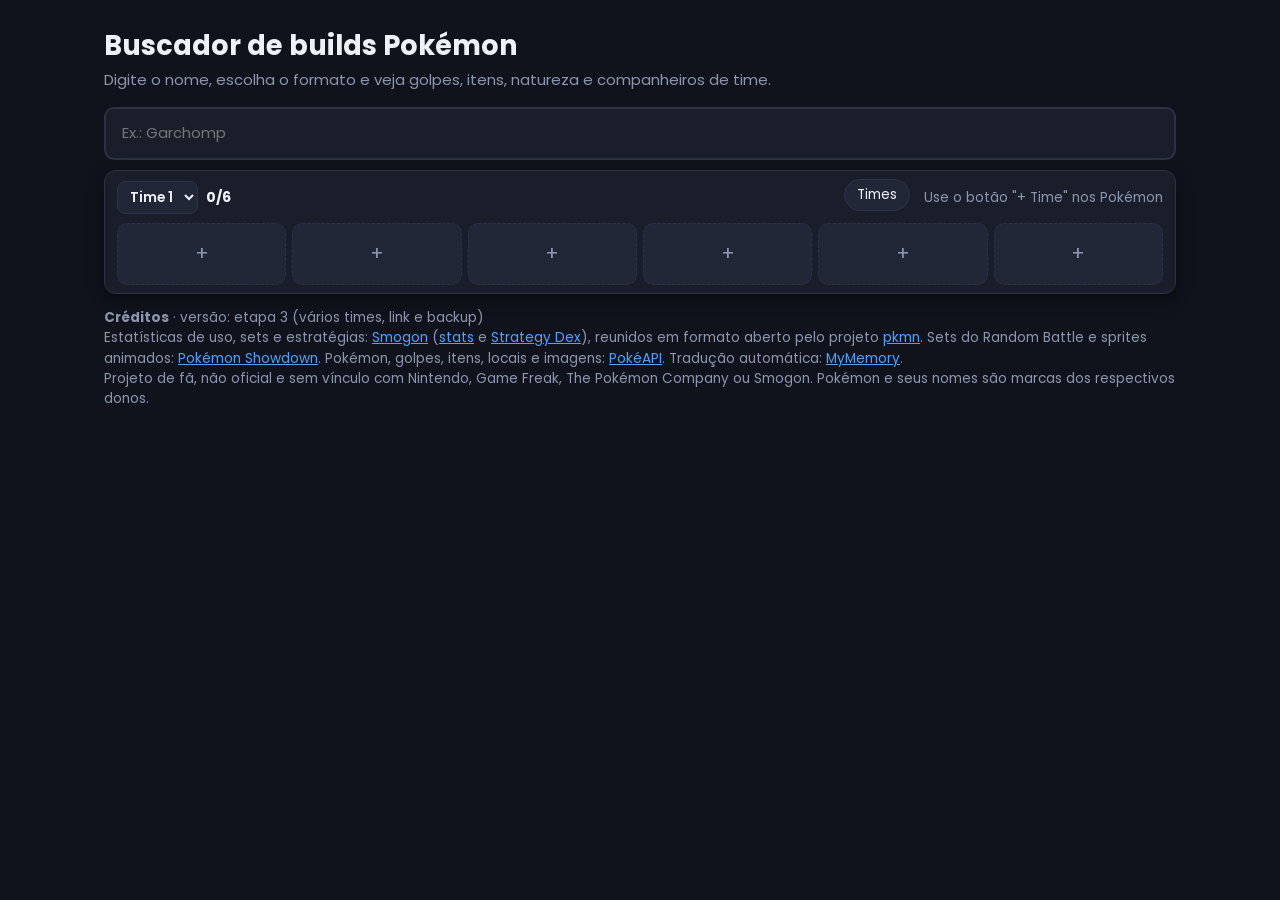
==== commit 47dfc9fb: "Update index.html" ====
--- a/index.html
+++ b/index.html
@@ -120,6 +120,14 @@
 .hint{grid-column:1/-1;margin:4px 0 0;font-size:.75rem}
 .errbar{background:#5b1f27;color:#ffd9dd;border:1px solid #ff5560;border-radius:10px;padding:8px 12px;margin:8px 0;font-size:.82rem;cursor:pointer}
 .errbar[hidden]{display:none}
+.tsel{font-weight:600;max-width:46%;min-width:0}
+.trow{display:flex;align-items:center;gap:8px;flex-wrap:wrap;padding:6px 8px;border:1px solid var(--line);border-radius:10px;margin:0 0 6px;background:var(--card2)}
+.trow.cur{border-color:var(--acc)}
+.trow .grow{flex:1}
+.tname{background:none;border:0;color:var(--ink);font:600 .9rem "Poppins",system-ui,sans-serif;cursor:pointer;padding:0;text-align:left}
+.tsp img{width:26px;height:26px;image-rendering:pixelated}
+.trow .chip{margin:0;font-size:.75rem;padding:3px 10px}
+.linkbox{width:100%;margin-top:6px;font:inherit;font-size:.75rem;padding:6px 8px;border-radius:8px;border:1px solid var(--line);background:var(--card2);color:var(--ink)}
 .chip{margin:0}
 .slots{display:grid;grid-template-columns:repeat(6,1fr);gap:6px;margin-top:6px}
 .slot{position:relative;border:1px solid var(--line);border-radius:10px;background:var(--card2);min-height:62px;display:flex;align-items:center;justify-content:center}
@@ -164,6 +172,7 @@
 <div id="team"></div>
 <div id="tanalysis"></div>
 <div id="tsets"></div>
+<div id="tmgr"></div>
 <div id="out"></div>
 <p class="mute" id="foot"></p>
 </main>
@@ -217,10 +226,19 @@
   root.querySelectorAll("[data-tr]").forEach(el => { const txt = el.dataset.tr; tr(txt).then(v => { if (renderTab.id === my && el.dataset.tr === txt) el.textContent = v; }); });
 }
 // ================= Montador de time (etapa 1) =================
-let team = (() => { try { return JSON.parse(localStorage.getItem("pkteam1") || "[]"); } catch (e) { return []; } })();
+const newId = () => "t" + Date.now().toString(36) + Math.random().toString(36).slice(2, 6);
+let teamsData = (() => {
+  try { const r = JSON.parse(localStorage.getItem("pkteams2")); if (r && Array.isArray(r.list) && r.list.length && r.list.every(t => t && Array.isArray(t.members))) return r; } catch (e) {}
+  let old = []; try { old = JSON.parse(localStorage.getItem("pkteam1") || "[]"); if (!Array.isArray(old)) old = []; } catch (e) {}
+  const id = newId();
+  return { cur: id, list: [{ id, name: "Time 1", fmt: "vgc", members: old }] };
+})();
+function curTeam() { return teamsData.list.find(t => t.id === teamsData.cur) || teamsData.list[0]; }
+let team = curTeam().members;
 let shiny = (() => { try { return localStorage.getItem("pkshiny") === "1"; } catch (e) { return false; } })();
-let tanOpen = false, tsetOpen = false, tfmt = "vgc";
-const saveTeam = () => { try { localStorage.setItem("pkteam1", JSON.stringify(team)); } catch (e) {} };
+let tanOpen = false, tsetOpen = false, tfmt = "vgc", tmgrOpen = false;
+tfmt = curTeam().fmt || "vgc";
+const saveTeam = () => { const c = curTeam(); c.members = team; c.fmt = tfmt; teamsData.cur = c.id; persistTeams(); };
 const inTeam = n => team.some(m => norm(m.name) === norm(n));
 const addLabel = (n, small) => inTeam(n) ? (small ? "✓" : "✓ No time") : (small ? "+" : "+ Time");
 const addBtn = (n, small) => `<button class="addbtn${small ? " sm" : ""}${inTeam(n) ? " on" : ""}" data-add="${esc(n)}" data-small="${small ? 1 : 0}" title="${inTeam(n) ? "Remover do time" : "Adicionar ao time"}">${addLabel(n, small)}</button>`;
@@ -250,8 +268,8 @@
   const slots = Array.from({ length: 6 }, (_, i) => team[i]
     ? `<div class="slot"><button class="slotmon" data-n="${esc(team[i].name)}" title="Abrir ${esc(pretty(team[i].name))}${setLabel(team[i]) ? " · " + esc(setLabel(team[i])) : ""}"><img src="${team[i].sprite}" alt=""><span>${esc(pretty(team[i].name))}</span></button><button class="rm" data-rm="${i}" aria-label="Remover ${esc(pretty(team[i].name))}">×</button></div>`
     : '<div class="slot empty">+</div>').join("");
-  $("team").innerHTML = `<div class="card tbar"><div class="thead"><b>Meu time (${team.length}/6)</b><span id="tmsg" class="mute"></span><span class="grow"></span>${team.length ? `<button class="chip${tanOpen ? " on" : ""}" data-tan>Análise</button><button class="chip${tsetOpen ? " on" : ""}" data-tset>Sets e exportar</button><button class="chip" data-tclear>Limpar</button>` : '<span class="mute">Use o botão "+ Time" nos Pokémon</span>'}</div><div class="slots">${slots}</div></div>`;
-  fillAnalysis(); fillSets();
+  $("team").innerHTML = `<div class="card tbar"><div class="thead">${teamSelectHtml()}<b>${team.length}/6</b><span id="tmsg" class="mute"></span><span class="grow"></span><button class="chip${tmgrOpen ? " on" : ""}" data-tmgr>Times</button>${team.length ? `<button class="chip${tanOpen ? " on" : ""}" data-tan>Análise</button><button class="chip${tsetOpen ? " on" : ""}" data-tset>Sets e exportar</button><button class="chip" data-tclear>Limpar</button>` : '<span class="mute">Use o botão "+ Time" nos Pokémon</span>'}</div><div class="slots">${slots}</div></div>`;
+  fillAnalysis(); fillSets(); fillManager();
 }
 
 async function fillAnalysis() {
@@ -450,6 +468,8 @@
   catch (e) { const box = $("tsets"); if (box) box.innerHTML = `<div class="card"><p class="mute" style="margin:0">Não consegui montar o painel de sets (${esc(e.message)}). <button class="chip" data-treset>Voltar ao modo normal</button></p></div>`; }
 }
 function teamChange(t) {
+  if (t.dataset.tsel !== undefined) { switchTeam(t.value); return; }
+  if (t.dataset.tfile !== undefined) { const f = t.files && t.files[0]; if (f) loadBackup(f).catch(x => showErr("Não consegui carregar o backup (" + x.message + ")")); t.value = ""; return; }
   if (t.dataset.ts !== undefined && t.dataset.ts !== "") {
     const i = +t.dataset.ts, m = team[i];
     if (!m || t.value === "") return;
@@ -469,6 +489,121 @@
     const [i, key] = t.dataset.tp.split(":"), m = team[+i];
     if (m && m.set) { m.set.pick = m.set.pick || {}; m.set.pick[key] = +t.value; saveTeam(); fillSets(); }
   }
+}
+
+// ================= Montador (etapa 3): vários times, link e backup =================
+function persistTeams() { try { localStorage.setItem("pkteams2", JSON.stringify(teamsData)); } catch (e) {} }
+function uniqueName(n) { const names = new Set(teamsData.list.map(t => t.name)); if (!names.has(n)) return n; let k = 2; while (names.has(`${n} (${k})`)) k++; return `${n} (${k})`; }
+const findTeam = id => teamsData.list.find(t => t.id === id);
+
+function switchTeam(id) {
+  saveTeam();
+  const c = findTeam(id); if (!c) return;
+  teamsData.cur = id; team = c.members; tfmt = c.fmt || "vgc"; persistTeams();
+  renderTeam(); refreshAddButtons();
+}
+function newTeam(name, members, fmt) {
+  saveTeam();
+  const t = { id: newId(), name: uniqueName((name || "Time " + (teamsData.list.length + 1)).slice(0, 40)), fmt: fmt || tfmt, members: members || [] };
+  teamsData.list.push(t); switchTeam(t.id); return t;
+}
+function renameTeam(id) {
+  const t = findTeam(id); if (!t) return;
+  const n = prompt("Novo nome do time:", t.name);
+  if (n && n.trim()) { t.name = n.trim().slice(0, 40); persistTeams(); renderTeam(); }
+}
+function duplicateTeam(id) { saveTeam(); const t = findTeam(id); if (t) newTeam(t.name + " (cópia)", JSON.parse(JSON.stringify(t.members)), t.fmt); }
+function deleteTeam(id) {
+  saveTeam();
+  const t = findTeam(id); if (!t || !confirm(`Excluir o time "${t.name}"?`)) return;
+  if (teamsData.list.length === 1) { t.members = []; team = t.members; saveTeam(); }
+  else {
+    teamsData.list = teamsData.list.filter(x => x.id !== id);
+    if (teamsData.cur === id) { teamsData.cur = teamsData.list[0].id; team = curTeam().members; tfmt = curTeam().fmt || "vgc"; }
+    persistTeams();
+  }
+  renderTeam(); refreshAddButtons();
+}
+const teamSelectHtml = () => `<select class="tsel" data-tsel aria-label="Time">${teamsData.list.map(t => `<option value="${t.id}"${t.id === teamsData.cur ? " selected" : ""}>${esc(t.name)}</option>`).join("")}</select>`;
+
+// ---- link compartilhável (o time inteiro vai dentro do endereço, comprimido) ----
+const toB64u = u8 => { let s = ""; for (let i = 0; i < u8.length; i++) s += String.fromCharCode(u8[i]); return btoa(s).replace(/\+/g, "-").replace(/\//g, "_").replace(/=+$/, ""); };
+const fromB64u = s => { s = s.replace(/-/g, "+").replace(/_/g, "/"); while (s.length % 4) s += "="; const b = atob(s), u = new Uint8Array(b.length); for (let i = 0; i < b.length; i++) u[i] = b.charCodeAt(i); return u; };
+async function packTeam(obj) {
+  const bytes = new TextEncoder().encode(JSON.stringify(obj));
+  if (typeof CompressionStream !== "undefined") {
+    const cs = new CompressionStream("deflate-raw"), w = cs.writable.getWriter(); w.write(bytes); w.close();
+    return "1." + toB64u(new Uint8Array(await new Response(cs.readable).arrayBuffer()));
+  }
+  return "0." + toB64u(bytes);
+}
+async function unpackTeam(str) {
+  let bytes = fromB64u(str.slice(2));
+  if (str[0] === "1") {
+    const ds = new DecompressionStream("deflate-raw"), w = ds.writable.getWriter(); w.write(bytes); w.close();
+    bytes = new Uint8Array(await new Response(ds.readable).arrayBuffer());
+  }
+  return JSON.parse(new TextDecoder().decode(bytes));
+}
+function slimMember(m) {
+  const s = memberSet(m), o = { p: m.id };
+  if (s) { const x = {}; const mv = (s.moves || []).filter(Boolean); if (mv.length) x.m = mv; if (s.item) x.i = s.item; if (s.ability) x.a = s.ability; if (s.nature) x.n = s.nature; if (s.tera) x.t = s.tera; if (s.evs) x.e = s.evs; if (s.ivs) x.v = s.ivs; if (Object.keys(x).length) o.s = x; }
+  return o;
+}
+async function buildLink() {
+  const c = curTeam();
+  return location.href.split("#")[0] + "#t=" + await packTeam({ v: 1, n: c.name, f: c.fmt || tfmt, m: team.map(slimMember) });
+}
+async function loadFromHash() {
+  if (typeof location === "undefined") return;
+  const h = (location.hash || "").match(/^#t=(.+)$/); if (!h) return;
+  try {
+    const obj = await unpackTeam(h[1]);
+    if (!obj || !Array.isArray(obj.m)) throw new Error("link inválido");
+    const members = [];
+    for (const x of obj.m.slice(0, 6)) {
+      let p = null; try { p = await j(`${POKEAPI}/pokemon/${+x.p}`); } catch (e) {}
+      if (!p) continue;
+      const s = x.s, set = s ? { label: "Compartilhado", raw: { moves: s.m || [], item: s.i || "", ability: s.a || "", nature: s.n || "", tera: s.t || "", evs: s.e || "", ivs: s.v || "" }, pick: {} } : null;
+      members.push({ name: p.name, id: p.id, types: p.types.map(t => t.type.name), sprite: p.sprites.front_default || "", set });
+    }
+    if (!members.length) throw new Error("nenhum Pokémon encontrado");
+    newTeam(`${String(obj.n || "Time").slice(0, 28)} (compartilhado)`, members, TFMT[obj.f] ? obj.f : "vgc");
+    tmgrOpen = false; renderTeam(); tmsg("Time compartilhado adicionado!");
+    try { history.replaceState(null, "", location.href.split("#")[0]); } catch (e) {}
+  } catch (e) { showErr("Não consegui abrir o time compartilhado (" + e.message + ")"); }
+}
+
+// ---- backup ----
+function downloadBackup() {
+  saveTeam();
+  const blob = new Blob([JSON.stringify({ app: "pokedesk", v: 2, teams: teamsData.list }, null, 1)], { type: "application/json" });
+  const a = document.createElement("a"); a.href = URL.createObjectURL(blob); a.download = "pokedesk-times.json";
+  document.body.appendChild(a); a.click(); a.remove(); setTimeout(() => URL.revokeObjectURL(a.href), 1000);
+}
+async function loadBackup(file) {
+  const d = JSON.parse(await file.text()), list = d && (Array.isArray(d.teams) ? d.teams : Array.isArray(d) ? d : null);
+  if (!list) throw new Error("arquivo inválido");
+  let n = 0;
+  list.forEach(t => {
+    const ms = t && Array.isArray(t.members) ? t.members.filter(m => m && typeof m.name === "string" && Array.isArray(m.types)).slice(0, 6) : null;
+    if (ms) { teamsData.list.push({ id: newId(), name: uniqueName(String(t.name || "Time importado").slice(0, 40)), fmt: TFMT[t.fmt] ? t.fmt : "vgc", members: ms }); n++; }
+  });
+  if (!n) throw new Error("nenhum time encontrado no arquivo");
+  persistTeams(); renderTeam(); tmsg(n + " time(s) carregado(s).");
+}
+
+// ---- painel "Times" ----
+function fillManager() {
+  const box = $("tmgr"); if (!box) return;
+  if (!tmgrOpen) { box.innerHTML = ""; return; }
+  const rows = teamsData.list.map(t => `<div class="trow${t.id === teamsData.cur ? " cur" : ""}"><button class="tname" data-tsw="${t.id}" title="Abrir este time">${esc(t.name)}</button><span class="mute">${t.members.length}/6 · ${esc((TFMT[t.fmt] || TFMT.vgc).label)}</span><span class="tsp">${t.members.map(m => `<img src="${esc(m.sprite)}" alt="" title="${esc(pretty(m.name))}">`).join("")}</span><span class="grow"></span><button class="chip" data-tren="${t.id}">Renomear</button><button class="chip" data-tdup="${t.id}">Duplicar</button><button class="chip" data-tdel="${t.id}">Excluir</button></div>`).join("");
+  box.innerHTML = `<div class="card"><h3>Meus times</h3>${rows}<button class="chip" data-tnew>+ Novo time</button>
+    <h3 style="margin-top:14px">Compartilhar</h3><p class="mute" style="margin:0 0 6px">Gera um link com o time atual (Pokémon e sets escolhidos). Quem abrir recebe uma cópia, sem mexer nos times dele.</p>
+    <button class="chip" data-tlink>Copiar link do time atual</button> <span id="tlinkinfo" class="mute"></span>
+    <input id="tlinkbox" class="linkbox" readonly placeholder="O link aparece aqui">
+    <h3 style="margin-top:14px">Backup</h3><p class="mute" style="margin:0 0 6px">Os times ficam salvos só neste navegador. Baixe um arquivo para guardar ou levar para outro aparelho.</p>
+    <button class="chip" data-tbak>Baixar backup</button> <label class="chip">Carregar backup<input type="file" accept=".json,application/json" data-tfile hidden></label></div>`;
 }
 
 let game = "", mon = null, mode = "comp", cfmt = "vgc";
@@ -954,6 +1089,15 @@
   if (e.target.closest("[data-tan]")) { tanOpen = !tanOpen; renderTeam(); }
   if (e.target.closest("[data-tc]")) teamSuggest();
   if (e.target.closest("[data-tset]")) { tsetOpen = !tsetOpen; renderTeam(); }
+  if (e.target.closest("[data-tmgr]")) { tmgrOpen = !tmgrOpen; renderTeam(); }
+  const tsw = e.target.closest("[data-tsw]"), tre = e.target.closest("[data-tren]"), tdu = e.target.closest("[data-tdup]"), tde = e.target.closest("[data-tdel]");
+  if (tsw) switchTeam(tsw.dataset.tsw);
+  if (tre) renameTeam(tre.dataset.tren);
+  if (tdu) duplicateTeam(tdu.dataset.tdup);
+  if (tde) deleteTeam(tde.dataset.tdel);
+  if (e.target.closest("[data-tnew]")) newTeam();
+  if (e.target.closest("[data-tbak]")) downloadBackup();
+  if (e.target.closest("[data-tlink]")) buildLink().then(l => { const b = $("tlinkbox"), i = $("tlinkinfo"); if (b) b.value = l; if (i) i.textContent = l.length + " caracteres" + (l.length > 1800 ? " (longo: alguns apps podem cortar; use o texto do Showdown como alternativa)" : ""); (navigator.clipboard ? navigator.clipboard.writeText(l) : Promise.reject()).then(() => tmsg("Link copiado!")).catch(() => { if (b && b.select) { b.select(); tmsg("Selecione e copie o link (Ctrl+C)."); } }); }).catch(x => showErr("Não consegui gerar o link (" + x.message + ")"));
   if (e.target.closest("[data-treset]")) { team.forEach(m => { m.mode = "smogon"; }); saveTeam(); renderTeam(); }
   const mm = e.target.closest("[data-mm]");
   if (mm) { const [i, md] = mm.dataset.mm.split(":"), m = team[+i]; if (m) { if (md === "free" && !m.free) m.free = freeFrom(m); m.mode = md; saveTeam(); renderTeam(); } }
@@ -961,7 +1105,7 @@
   if (sy) { const [i, v] = sy.dataset.sys.split(":"), m = team[+i]; if (m && m.free) { m.free.sys = v; m.free.sysLock = true; if (v === "sp") EVK.forEach(([k]) => { m.free.ev[k] = Math.min(32, m.free.ev[k] || 0); }); saveTeam(); fillSets(); } }
   if (e.target.closest("[data-shiny]")) { shiny = !shiny; try { localStorage.setItem("pkshiny", shiny ? "1" : "0"); } catch (x) {} if (mon) renderGame(); }
   const tf = e.target.closest("[data-tf]");
-  if (tf) { tfmt = tf.dataset.tf; fillSets(); }
+  if (tf) { tfmt = tf.dataset.tf; saveTeam(); fillSets(); }
   if (e.target.closest("[data-tcopy]")) { const t = exportTeam(); (navigator.clipboard ? navigator.clipboard.writeText(t) : Promise.reject()).then(() => tmsg("Time copiado!")).catch(() => { const x = $("texp"); if (x && x.select) { x.select(); tmsg("Selecione e copie (Ctrl+C)."); } }); }
   if (e.target.closest("[data-timp]")) importTeam($("timp").value);
   const cf = e.target.closest("[data-cf]");
@@ -983,9 +1127,10 @@
   const eb = $("errbar"); if (eb) eb.addEventListener("click", () => { eb.hidden = true; });
 }
 renderTeam();
+loadFromHash();
+if (typeof window !== "undefined") window.addEventListener("hashchange", loadFromHash);
 j(`${POKEAPI}/pokemon?limit=1100`).then(d => { $("names").innerHTML = d.results.map(r => `<option value="${esc(pretty(r.name))}">`).join(""); }).catch(() => {});
-$("foot").innerHTML = '<b>Créditos</b><br>Estatísticas de uso, sets e estratégias: <a href="https://www.smogon.com" target="_blank" rel="noopener">Smogon</a> (<a href="https://www.smogon.com/stats/" target="_blank" rel="noopener">stats</a> e <a href="https://www.smogon.com/dex/" target="_blank" rel="noopener">Strategy Dex</a>), reunidos em formato aberto pelo projeto <a href="https://github.com/pkmn" target="_blank" rel="noopener">pkmn</a>. Sets do Random Battle e sprites animados: <a href="https://play.pokemonshowdown.com" target="_blank" rel="noopener">Pokémon Showdown</a>. Pokémon, golpes, itens, locais e imagens: <a href="https://pokeapi.co" target="_blank" rel="noopener">PokéAPI</a>. Tradução automática: <a href="https://mymemory.translated.net" target="_blank" rel="noopener">MyMemory</a>.<br>Projeto de fã, não oficial e sem vínculo com Nintendo, Game Freak, The Pokémon Company ou Smogon. Pokémon e seus nomes são marcas dos respectivos donos.';
+$("foot").innerHTML = '<b>Créditos</b> <span id="ver">· versão: etapa 3 (vários times, link e backup)</span><br>Estatísticas de uso, sets e estratégias: <a href="https://www.smogon.com" target="_blank" rel="noopener">Smogon</a> (<a href="https://www.smogon.com/stats/" target="_blank" rel="noopener">stats</a> e <a href="https://www.smogon.com/dex/" target="_blank" rel="noopener">Strategy Dex</a>), reunidos em formato aberto pelo projeto <a href="https://github.com/pkmn" target="_blank" rel="noopener">pkmn</a>. Sets do Random Battle e sprites animados: <a href="https://play.pokemonshowdown.com" target="_blank" rel="noopener">Pokémon Showdown</a>. Pokémon, golpes, itens, locais e imagens: <a href="https://pokeapi.co" target="_blank" rel="noopener">PokéAPI</a>. Tradução automática: <a href="https://mymemory.translated.net" target="_blank" rel="noopener">MyMemory</a>.<br>Projeto de fã, não oficial e sem vínculo com Nintendo, Game Freak, The Pokémon Company ou Smogon. Pokémon e seus nomes são marcas dos respectivos donos.';
 </script>
 </body>
 </html>
-
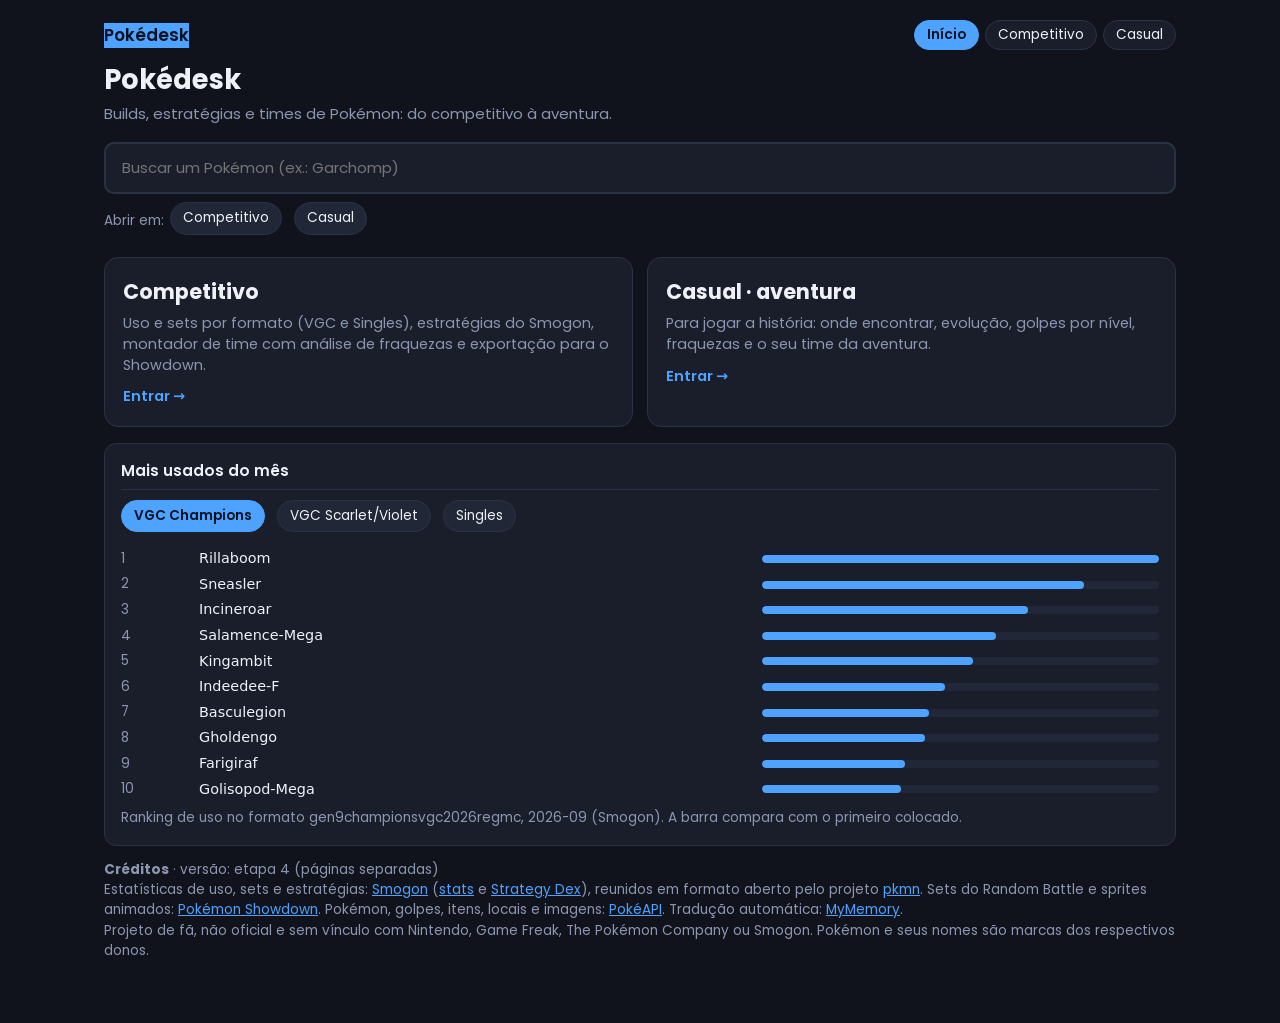
==== commit c1b89324: "Add files via upload" ====
--- a/index.html
+++ b/index.html
@@ -3,1134 +3,30 @@
 <head>
 <meta charset="utf-8">
 <meta name="viewport" content="width=device-width, initial-scale=1">
-<title>Buscador de builds Pokémon</title>
+<title>Pokédesk · builds, estratégias e times de Pokémon</title>
 <link rel="preconnect" href="https://fonts.googleapis.com">
 <link rel="stylesheet" href="https://fonts.googleapis.com/css2?family=Poppins:wght@400;500;600;700&display=swap">
-<style>
-:root{--bg:#10131c;--card:#1a1e2b;--card2:#222737;--ink:#eef1f8;--mute:#8d96b0;--line:#2c3246;--acc:#4da3ff;--accink:#08111f}
-*{box-sizing:border-box}
-body{margin:0;background:var(--bg);color:var(--ink);font:400 15px/1.5 "Poppins",system-ui,-apple-system,"Segoe UI",sans-serif}
-main{max-width:1100px;margin:0 auto;padding:20px 14px 48px}
-h1{font-size:1.7rem;font-weight:700;margin:6px 0 2px}
-.sub{color:var(--mute);margin:0 0 16px}
-input{width:100%;font:inherit;padding:13px 16px;border-radius:10px;border:2px solid var(--line);background:var(--card);color:var(--ink)}
-input:focus-visible,button:focus-visible{outline:3px solid var(--acc);outline-offset:2px}
-.card{background:var(--card);border:1px solid var(--line);border-radius:12px;padding:16px;margin-bottom:14px}
-.head{display:flex;gap:14px;align-items:center;flex-wrap:wrap}
-.head img{width:96px;height:96px}
-.head h2{margin:0 0 4px;font-size:1.5rem;font-weight:700}
-.tp{display:inline-block;min-width:64px;text-align:center;padding:1px 10px;border-radius:5px;font-size:.78rem;font-weight:600;color:#fff;background:#667;margin-right:6px;text-shadow:0 1px 1px rgba(0,0,0,.35)}
-.stat{display:grid;grid-template-columns:40px 1fr 34px;gap:8px;align-items:center;font-size:.82rem;margin-top:4px}
-.bar{height:8px;background:var(--card2);border-radius:4px;overflow:hidden}.bar i{display:block;height:100%;background:var(--acc);border-radius:4px}
-.tabs{display:flex;flex-wrap:wrap;gap:6px;margin:16px 0 12px}
-.tab{flex:1 1 120px;padding:9px 6px;border-radius:8px;border:1px solid var(--line);background:var(--card);color:var(--mute);font:600 .9rem "Poppins",system-ui,sans-serif;cursor:pointer}
-.tab[aria-selected="true"]{background:var(--acc);border-color:var(--acc);color:var(--accink)}
-h3{margin:0 0 10px;font-size:.95rem;font-weight:600;padding-bottom:6px;border-bottom:1px solid var(--line)}
-.row{display:grid;grid-template-columns:minmax(0,1.5fr) minmax(40px,1fr) 46px;gap:8px;align-items:center;margin:6px 0;font-size:.88rem}
-.row .nm{display:flex;align-items:center;gap:8px;min-width:0}
-.row .nm b{font-weight:500;overflow:hidden;text-overflow:ellipsis;white-space:nowrap}
-.row .pc{text-align:right;color:var(--mute);font-size:.82rem}
-.row img{width:24px;height:24px;image-rendering:pixelated}
-.ci{width:22px;height:22px;flex:none}
-.layout{display:grid;grid-template-columns:minmax(0,1fr) 280px;gap:14px;align-items:start}
-.layout aside{position:sticky;top:12px;margin-bottom:0}
-@media(max-width:900px){.layout{grid-template-columns:1fr}.layout aside{position:static}}
-.ev{display:block;white-space:normal;color:var(--mute);font-size:.78rem;line-height:1.35}
-.mate{display:flex;align-items:center;gap:10px;width:100%;background:none;border:0;border-bottom:1px solid var(--line);padding:4px 2px;color:var(--ink);font:inherit;font-size:.88rem;cursor:pointer;text-align:left}
-.mate:last-child{border-bottom:0}
-.mate:hover{background:var(--card2)}
-.mate img,.mate .ph{width:48px;height:48px;flex:none;image-rendering:pixelated}
-.mate .mn{flex:1;min-width:0}
-.mate small{color:var(--mute)}
-h4{margin:14px 0 8px;font-size:.85rem;font-weight:600;color:var(--acc)}
-.set{border-left:3px solid var(--acc);padding-left:10px;margin:0 0 12px;font-size:.9rem}
-.set b{display:block;font-weight:600}
-.set>span{display:block;font-size:.82rem;color:var(--mute);line-height:1.45}
-.evo{display:flex;flex-wrap:wrap;align-items:center;gap:6px;margin:6px 0}
-.lvrow{display:flex;align-items:center;gap:8px;padding:3px 0;border-bottom:1px solid var(--line);font-size:.88rem}
-.lvl{width:44px;flex:none}
-.mvgrid{display:grid;grid-template-columns:1fr 1fr;gap:6px;margin:4px 0 8px}
-.mvgrid .mvchip{margin:0;min-width:0}
-.mvrow{display:flex;flex-wrap:wrap;gap:6px;margin:4px 0 8px}
-.mvrow .mvchip{margin:0}
-.mvrow .tp{margin:0}
-@media(max-width:480px){.mvgrid{grid-template-columns:1fr}}
-.mvchip{display:inline-flex;align-items:center;gap:5px;background:var(--card2);border:1px solid var(--line);border-radius:8px;padding:2px 8px 2px 4px;margin:0 6px 6px 0;font-size:.82rem}
-.mvchip .tp{min-width:0;margin:0;padding:0 6px;font-size:.7rem}
-.mvchip .ci{width:18px;height:18px}
-.hd{padding:12px 14px}
-.top{display:flex;align-items:center;gap:12px}
-.top img{width:96px;height:96px;object-fit:contain}
-.hr h2{margin:0 0 4px;font-size:1.3rem;font-weight:700}
-.hr h2 small{font-size:.8rem;font-weight:400}
-.mid{display:grid;grid-template-columns:230px 1fr;gap:16px;margin-top:10px;align-items:start}
-.sts .s{display:grid;grid-template-columns:34px 30px 1fr;gap:8px;align-items:center;font-size:.8rem;margin:3px 0}
-.sts .s b{font-size:.85rem;text-align:right}
-.sts .bar{height:6px}
-.bubble{position:relative;background:var(--card2);border:1px solid var(--line);border-radius:14px;padding:12px 14px;font-size:.88rem;line-height:1.5;align-self:stretch;display:flex;align-items:center}
-.bubble::before{content:"";position:absolute;left:-9px;top:20px;border:8px solid transparent;border-left:0;border-right-color:var(--line)}
-.bubble::after{content:"";position:absolute;left:-7px;top:21px;border:7px solid transparent;border-left:0;border-right-color:var(--card2)}
-.bubble p{margin:0}
-.where{border-top:1px solid var(--line);margin-top:10px;padding-top:8px}
-.wh{display:flex;justify-content:space-between;align-items:center;gap:10px;margin-bottom:6px;font-size:.9rem}
-select{font:inherit;font-size:.85rem;padding:5px 8px;border-radius:8px;border:1px solid var(--line);background:var(--card2);color:var(--ink);max-width:62%}
-.locs{max-height:130px;overflow:auto}
-.loc{display:flex;justify-content:space-between;gap:10px;font-size:.82rem;padding:2px 0;border-bottom:1px solid var(--line)}
-.loc b{font-weight:500}
-.tg{display:inline-block;font-size:.68rem;padding:0 7px;border-radius:99px;margin-left:6px;background:var(--card2);border:1px solid var(--line);color:var(--mute)}
-.tg.dlc{background:var(--acc);border-color:var(--acc);color:var(--accink);font-weight:600}
-@media(max-width:560px){.mid{grid-template-columns:1fr}.bubble::before,.bubble::after{display:none}.loc{flex-direction:column;gap:0}}
-.chip.on{background:var(--acc);color:var(--accink);border-color:var(--acc);font-weight:600}
-.gnav{display:flex;flex-wrap:wrap;align-items:center;gap:6px;margin:0 0 10px}
-.gnav .sc summary{cursor:pointer;list-style:none}
-.sc summary::-webkit-details-marker{display:none}
-.sc summary::before{content:"▸ ";color:var(--mute)}
-.sc[open]>summary::before{content:"▾ "}
-.sc[open]>summary{margin-bottom:4px}
-.mvchip small{color:var(--acc);margin-left:4px;font-weight:600}
-.layout.solo{grid-template-columns:1fr}
-.tip{font-size:.82rem;margin:6px 0 4px;line-height:1.45}
-#team{position:sticky;top:0;z-index:6;margin:10px 0}
-.tbar{padding:8px 12px;margin:0;box-shadow:0 6px 16px rgba(0,0,0,.4)}
-.thead{display:flex;align-items:center;gap:8px;font-size:.88rem;flex-wrap:wrap}
-.thead .grow{flex:1}.thead .smem{border:1px solid var(--line);border-radius:10px;padding:8px 10px;margin:0 0 8px;background:var(--card2)}
-.smh{display:flex;align-items:center;gap:8px;flex-wrap:wrap}
-.smh img{width:36px;height:36px;image-rendering:pixelated}
-.smh select{margin-left:auto;max-width:60%}
-.smf{display:grid;grid-template-columns:1fr 1fr;gap:4px 12px;margin-top:6px;font-size:.8rem}
-.fld{display:flex;align-items:center;gap:6px;min-width:0}
-.fld>.mute{width:62px;flex:none;font-size:.72rem}
-.fld select{max-width:100%;min-width:0;flex:1}
-textarea{width:100%;font:inherit;font-size:.8rem;background:var(--card2);color:var(--ink);border:1px solid var(--line);border-radius:8px;padding:8px;resize:vertical}
-@media(max-width:560px){.smf{grid-template-columns:1fr}.smh select{max-width:100%;margin-left:0;width:100%}}
-.fi{display:inline-flex;align-items:center;gap:2px;flex:none;min-width:0}
-.fi .ci{width:16px;height:16px}
-.tp.mini{min-width:0;padding:0 6px;font-size:.66rem;margin:0 2px 0 0;line-height:1.5}
-.fin{flex:1;min-width:0;font:inherit;font-size:.8rem;padding:3px 6px;border-radius:6px;border:1px solid var(--line);background:var(--card);color:var(--ink)}
-.smf.free .fld select{flex:1}
-.evg{grid-column:1/-1;display:flex;flex-wrap:wrap;align-items:center;gap:6px 10px}
-.evg label{display:flex;align-items:center;gap:4px}
-.evg input{width:54px;font:inherit;font-size:.8rem;padding:3px 4px;border-radius:6px;border:1px solid var(--line);background:var(--card);color:var(--ink)}
-.tbox{margin-top:10px;border-top:1px solid var(--line);padding-top:8px}
-.tbox>summary{cursor:pointer;font-weight:600;font-size:.95rem}
-.tbox[open]>summary{margin-bottom:6px}
-.artw{position:relative;flex:none}
-.shbtn{position:absolute;right:-4px;bottom:-2px;width:26px;height:26px;border-radius:50%;border:1px solid var(--line);background:var(--card2);cursor:pointer;font-size:.8rem;padding:0;filter:grayscale(1) opacity(.7)}
-.shbtn.on{filter:none;border-color:var(--acc)}
-.hint{grid-column:1/-1;margin:4px 0 0;font-size:.75rem}
-.errbar{background:#5b1f27;color:#ffd9dd;border:1px solid #ff5560;border-radius:10px;padding:8px 12px;margin:8px 0;font-size:.82rem;cursor:pointer}
-.errbar[hidden]{display:none}
-.tsel{font-weight:600;max-width:46%;min-width:0}
-.trow{display:flex;align-items:center;gap:8px;flex-wrap:wrap;padding:6px 8px;border:1px solid var(--line);border-radius:10px;margin:0 0 6px;background:var(--card2)}
-.trow.cur{border-color:var(--acc)}
-.trow .grow{flex:1}
-.tname{background:none;border:0;color:var(--ink);font:600 .9rem "Poppins",system-ui,sans-serif;cursor:pointer;padding:0;text-align:left}
-.tsp img{width:26px;height:26px;image-rendering:pixelated}
-.trow .chip{margin:0;font-size:.75rem;padding:3px 10px}
-.linkbox{width:100%;margin-top:6px;font:inherit;font-size:.75rem;padding:6px 8px;border-radius:8px;border:1px solid var(--line);background:var(--card2);color:var(--ink)}
-.chip{margin:0}
-.slots{display:grid;grid-template-columns:repeat(6,1fr);gap:6px;margin-top:6px}
-.slot{position:relative;border:1px solid var(--line);border-radius:10px;background:var(--card2);min-height:62px;display:flex;align-items:center;justify-content:center}
-.slot.empty{border-style:dashed;color:var(--mute);font-size:1.2rem}
-.slotmon{background:none;border:0;color:var(--ink);font:inherit;font-size:.7rem;cursor:pointer;display:flex;flex-direction:column;align-items:center;padding:2px;width:100%;min-width:0}
-.slotmon img{width:40px;height:40px;image-rendering:pixelated}
-.slotmon span{max-width:100%;overflow:hidden;text-overflow:ellipsis;white-space:nowrap}
-.rm{position:absolute;top:-6px;right:-6px;width:20px;height:20px;border-radius:50%;border:1px solid var(--line);background:var(--card);color:var(--ink);cursor:pointer;line-height:1;font-size:.85rem;padding:0}
-.addbtn{border:1px solid var(--acc);background:transparent;color:var(--acc);border-radius:8px;padding:3px 10px;font:600 .8rem "Poppins",system-ui,sans-serif;cursor:pointer;margin-top:6px}
-.addbtn.sm{padding:2px 9px;margin:0;flex:none}
-.addbtn.on{background:var(--acc);color:var(--accink)}
-.mrow{display:flex;align-items:center;gap:6px}.mrow .mate{flex:1;min-width:0}
-.ttab{border-collapse:collapse;font-size:.78rem;width:100%}
-.ttab th,.ttab td{padding:3px 4px;text-align:center;border-bottom:1px solid var(--line)}
-.ttab th img{width:28px;height:28px;image-rendering:pixelated}
-.ttab tr.bad{background:rgba(255,85,96,.12)}
-.ttab .w4{background:#d62f3a;color:#fff}.ttab .w2{background:#e8622a;color:#fff}.ttab .r2{background:#2f8f4e;color:#fff}.ttab .r4{background:#1f6b3a;color:#fff}.ttab .r0{background:#444a5e;color:#fff}
-@media(max-width:560px){.slotmon span{display:none}.slot{min-height:48px}}
-.chip{margin:0}
-.sc{background:var(--card2);border:1px solid var(--line);border-radius:10px;padding:10px 12px;margin:0 0 10px}
-.sc>b{font-size:.95rem}
-.sg{display:grid;grid-template-columns:1fr 1fr;gap:12px;margin-top:6px}
-.kv{display:flex;align-items:center;gap:8px;margin:4px 0;font-size:.85rem}
-.kv>.mute{width:66px;flex:none;font-size:.75rem}
-.kv .mvchip{margin:0}
-@media(max-width:560px){.sg{grid-template-columns:1fr}}
-.chip{border:1px solid var(--line);background:var(--card2);color:var(--ink);border-radius:99px;padding:5px 12px;font:inherit;font-size:.85rem;cursor:pointer;margin:0 6px 6px 0}
-.chip small{color:var(--mute);margin-left:4px}
-.mute{color:var(--mute);font-size:.85rem}
-.grid{display:grid;grid-template-columns:1fr 1fr;gap:14px}
-@media(max-width:640px){.grid{grid-template-columns:1fr}.row .nm b{white-space:normal}.tp{min-width:54px;font-size:.72rem}}
-a{color:var(--acc)}
-</style>
+<link rel="stylesheet" href="estilo.css?v=4.0">
 </head>
-<body>
+<body data-page="home" data-v="4.0">
 <main>
-<h1>Buscador de builds Pokémon</h1>
-<p class="sub">Digite o nome, escolha o formato e veja golpes, itens, natureza e companheiros de time.</p>
-<input id="q" list="names" placeholder="Ex.: Garchomp" aria-label="Nome do Pokémon" autocomplete="off">
+<nav class="sitenav"><a class="brand on" href="index.html">Pokédesk</a><a class="on" href="index.html">Início</a><a href="competitivo.html">Competitivo</a><a href="casual.html">Casual</a></nav>
+<h1>Pokédesk</h1>
+<p class="sub">Builds, estratégias e times de Pokémon: do competitivo à aventura.</p>
+<div class="hsearch">
+<input id="q" list="names" placeholder="Buscar um Pokémon (ex.: Garchomp)" aria-label="Nome do Pokémon" autocomplete="off">
 <datalist id="names"></datalist>
+<div class="gnav" style="margin-top:8px"><span class="mute">Abrir em:</span><button class="chip" data-go="comp">Competitivo</button><button class="chip" data-go="casual">Casual</button></div>
+</div>
 <div id="errbar" class="errbar" hidden></div>
-<div id="team"></div>
-<div id="tanalysis"></div>
-<div id="tsets"></div>
-<div id="tmgr"></div>
-<div id="out"></div>
+<div class="cards2">
+<a class="bigcard" href="competitivo.html"><h2>Competitivo</h2><p>Uso e sets por formato (VGC e Singles), estratégias do Smogon, montador de time com análise de fraquezas e exportação para o Showdown.</p><span>Entrar →</span></a>
+<a class="bigcard" href="casual.html"><h2>Casual · aventura</h2><p>Para jogar a história: onde encontrar, evolução, golpes por nível, fraquezas e o seu time da aventura.</p><span>Entrar →</span></a>
+</div>
+<div id="resume"></div>
+<div class="card"><h3>Mais usados do mês</h3><div class="gnav" id="topnav"></div><div id="top10"></div><p class="mute" id="topinfo" style="margin:8px 0 0"></p></div>
 <p class="mute" id="foot"></p>
 </main>
-<script>
-const STATS_FILE = k => `data/${k}.json`;
-const POKEAPI = "https://pokeapi.co/api/v2";
-const ITEM_IMG = n => `https://raw.githubusercontent.com/PokeAPI/sprites/master/sprites/items/${n}.png`;
-const GAME = "scarlet-violet";
-
-const NS = ["PS","Atq","Def","SpA","SpD","Vel"];
-const TC = {normal:"#9fa19f",fire:"#e8622a",water:"#4592e6",electric:"#e8b800",grass:"#3fa129",ice:"#3dcef3",fighting:"#d3425f",poison:"#9f5bd0",ground:"#a97a4a",flying:"#7fa4e8",psychic:"#ee6b7a",bug:"#8fa31b",rock:"#b8a86e",ghost:"#6c5aa8",dragon:"#4f60e2",dark:"#5b5466",steel:"#5a8ea5",fairy:"#ee90e6"};
-const MODES = [["comp","Competitivo"],["casual","Casual"],["strat","Outras gerações"]];
-const $ = id => document.getElementById(id);
-const cache = new Map();
-const j = async u => { if (cache.has(u)) return cache.get(u); const r = await fetch(u); if (!r.ok) throw new Error(r.status); const d = await r.json(); cache.set(u, d); return d; };
-const pretty = s => String(s).split("-").filter(Boolean).map(w => w[0].toUpperCase() + w.slice(1)).join(" ");
-const esc = s => String(s).replace(/[&<>"]/g, c => ({"&":"&amp;","<":"&lt;",">":"&gt;",'"':"&quot;"}[c]));
-const slug = s => s.toLowerCase().replace(/['’.]/g, "").replace(/\s+/g, "-");
-const norm = s => s.toLowerCase().replace(/[^a-z0-9]/g, "");
-const badge = t => `<span class="tp" style="${TC[t] ? "background:" + TC[t] : ""}">${t ? esc(pretty(t)) : "?"}</span>`;
-
-const CI = {
-  physical: ["Físico", "#e8622a", '<path d="M12 3.5l2.4 5.6 6.1.6-4.6 4 1.4 6L12 16.6 6.7 19.7l1.4-6-4.6-4 6.1-.6z" fill="#fff"/>'],
-  special: ["Especial", "#4592e6", '<circle cx="12" cy="12" r="6.5" fill="none" stroke="#fff" stroke-width="2"/><circle cx="12" cy="12" r="2.2" fill="#fff"/>'],
-  status: ["Status", "#8d96b0", '<rect x="5.5" y="10.5" width="13" height="3" rx="1.5" fill="#fff"/>']
-};
-const cls = c => { const x = CI[c]; return x ? `<span title="${x[0]}" style="display:inline-flex"><svg class="ci" viewBox="0 0 24 24" role="img" aria-label="${x[0]}"><circle cx="12" cy="12" r="11.5" fill="${x[1]}"/>${x[2]}</svg></span>` : ""; };
-const enName = (o, fb) => ((o.names || []).find(n => n.language.name === "en") || {}).name || fb;
-const idx = {};
-const index = kind => idx[kind] || (idx[kind] = j(`${POKEAPI}/${kind}?limit=3000`).then(d => Object.fromEntries(d.results.map(r => [norm(r.name), r.name]))).catch(() => { delete idx[kind]; return {}; }));
-
-const sprite = async name => { const sl = slug(name); for (const id of [sl, sl.split("-")[0]]) { try { return (await j(`${POKEAPI}/pokemon/${id}`)).sprites.front_default || ""; } catch (e) {} } return ""; };
-const ROLE_PT = { "Fast Attacker": "Atacante rápido", "Setup Sweeper": "Atacante com setup", "Wallbreaker": "Quebra-defesas", "Bulky Attacker": "Atacante resistente", "Bulky Setup": "Setup resistente", "Fast Support": "Suporte rápido", "Bulky Support": "Suporte resistente", "Staller": "Desgaste", "Tera Blast user": "Usuário de Tera Blast", "Offensive Protect": "Protect ofensivo", "Choice Item user": "Usuário de item Choice", "AV Pivot": "Pivô com Assault Vest", "Spinner": "Removedor de hazards", "Doubles Fast Attacker": "Atacante rápido (Doubles)", "Doubles Setup Sweeper": "Atacante com setup (Doubles)", "Doubles Wallbreaker": "Quebra-defesas (Doubles)", "Doubles Bulky Attacker": "Atacante resistente (Doubles)", "Doubles Bulky Setup": "Setup resistente (Doubles)", "Doubles Support": "Suporte (Doubles)", "Baton Pass user": "Usuário de Baton Pass", "Berry Sweeper": "Atacante com berry" };
-const trCache = (() => { try { return JSON.parse(localStorage.getItem("trpt1") || "{}"); } catch (e) { return {}; } })();
-const decode = s => { const e = document.createElement("textarea"); e.innerHTML = s; return e.value; };
-async function tr(t) {
-  if (!t) return "";
-  if (trCache[t]) return trCache[t];
-  try {
-    const d = await (await fetch("https://api.mymemory.translated.net/get?langpair=en|pt-BR&q=" + encodeURIComponent(t))).json();
-    const out = d && d.responseData && d.responseData.translatedText;
-    if (out && Number(d.responseStatus) === 200 && !/MYMEMORY/i.test(out)) {
-      const v = decode(out); trCache[t] = v;
-      try { localStorage.setItem("trpt1", JSON.stringify(trCache)); } catch (e) {}
-      return v;
-    }
-  } catch (e) {}
-  return t;
-}
-function translateAll(root, my) {
-  root.querySelectorAll("[data-tr]").forEach(el => { const txt = el.dataset.tr; tr(txt).then(v => { if (renderTab.id === my && el.dataset.tr === txt) el.textContent = v; }); });
-}
-// ================= Montador de time (etapa 1) =================
-const newId = () => "t" + Date.now().toString(36) + Math.random().toString(36).slice(2, 6);
-let teamsData = (() => {
-  try { const r = JSON.parse(localStorage.getItem("pkteams2")); if (r && Array.isArray(r.list) && r.list.length && r.list.every(t => t && Array.isArray(t.members))) return r; } catch (e) {}
-  let old = []; try { old = JSON.parse(localStorage.getItem("pkteam1") || "[]"); if (!Array.isArray(old)) old = []; } catch (e) {}
-  const id = newId();
-  return { cur: id, list: [{ id, name: "Time 1", fmt: "vgc", members: old }] };
-})();
-function curTeam() { return teamsData.list.find(t => t.id === teamsData.cur) || teamsData.list[0]; }
-let team = curTeam().members;
-let shiny = (() => { try { return localStorage.getItem("pkshiny") === "1"; } catch (e) { return false; } })();
-let tanOpen = false, tsetOpen = false, tfmt = "vgc", tmgrOpen = false;
-tfmt = curTeam().fmt || "vgc";
-const saveTeam = () => { const c = curTeam(); c.members = team; c.fmt = tfmt; teamsData.cur = c.id; persistTeams(); };
-const inTeam = n => team.some(m => norm(m.name) === norm(n));
-const addLabel = (n, small) => inTeam(n) ? (small ? "✓" : "✓ No time") : (small ? "+" : "+ Time");
-const addBtn = (n, small) => `<button class="addbtn${small ? " sm" : ""}${inTeam(n) ? " on" : ""}" data-add="${esc(n)}" data-small="${small ? 1 : 0}" title="${inTeam(n) ? "Remover do time" : "Adicionar ao time"}">${addLabel(n, small)}</button>`;
-function refreshAddButtons() {
-  document.querySelectorAll("[data-add]").forEach(b => { const n = b.dataset.add, on = inTeam(n); b.textContent = addLabel(n, b.dataset.small === "1"); b.classList.toggle("on", on); b.title = on ? "Remover do time" : "Adicionar ao time"; });
-}
-function tmsg(t) { const el = $("tmsg"); if (el) { el.textContent = t; setTimeout(() => { if (el.textContent === t) el.textContent = ""; }, 2500); } }
-
-let TDp = null;
-const typeData = () => TDp || (TDp = Promise.all(Object.keys(TC).map(t => j(`${POKEAPI}/type/${t}`))).then(a => { const o = {}; a.forEach(t => o[t.name] = t); return o; }).catch(e => { TDp = null; throw e; }));
-const mulT = (TD, types, atk) => types.reduce((m, t) => { const r = TD[t].damage_relations; return m * (r.no_damage_from.some(x => x.name === atk) ? 0 : r.double_damage_from.some(x => x.name === atk) ? 2 : r.half_damage_from.some(x => x.name === atk) ? .5 : 1); }, 1);
-const weakTypes = TD => Object.keys(TC).filter(t => { const ms = team.map(m => mulT(TD, m.types, t)); return ms.filter(x => x > 1).length > ms.filter(x => x < 1).length; });
-
-async function addToTeam(raw) {
-  if (team.length >= 6) { tmsg("O time já tem 6 Pokémon."); return; }
-  const sl = slug(raw); let p = null;
-  for (const id of [sl, sl.split("-")[0]]) { try { p = await j(`${POKEAPI}/pokemon/${id}`); break; } catch (e) {} }
-  if (!p) { tmsg("Não consegui adicionar " + raw + "."); return; }
-  if (team.some(m => m.id === p.id)) return;
-  team.push({ name: p.name, id: p.id, types: p.types.map(t => t.type.name), sprite: p.sprites.front_default || "" });
-  saveTeam(); renderTeam(); refreshAddButtons();
-}
-function removeFromTeam(i) { team.splice(i, 1); saveTeam(); renderTeam(); refreshAddButtons(); }
-function toggleTeam(n) { const i = team.findIndex(m => norm(m.name) === norm(n)); if (i >= 0) removeFromTeam(i); else addToTeam(n); }
-
-function renderTeam() {
-  const slots = Array.from({ length: 6 }, (_, i) => team[i]
-    ? `<div class="slot"><button class="slotmon" data-n="${esc(team[i].name)}" title="Abrir ${esc(pretty(team[i].name))}${setLabel(team[i]) ? " · " + esc(setLabel(team[i])) : ""}"><img src="${team[i].sprite}" alt=""><span>${esc(pretty(team[i].name))}</span></button><button class="rm" data-rm="${i}" aria-label="Remover ${esc(pretty(team[i].name))}">×</button></div>`
-    : '<div class="slot empty">+</div>').join("");
-  $("team").innerHTML = `<div class="card tbar"><div class="thead">${teamSelectHtml()}<b>${team.length}/6</b><span id="tmsg" class="mute"></span><span class="grow"></span><button class="chip${tmgrOpen ? " on" : ""}" data-tmgr>Times</button>${team.length ? `<button class="chip${tanOpen ? " on" : ""}" data-tan>Análise</button><button class="chip${tsetOpen ? " on" : ""}" data-tset>Sets e exportar</button><button class="chip" data-tclear>Limpar</button>` : '<span class="mute">Use o botão "+ Time" nos Pokémon</span>'}</div><div class="slots">${slots}</div></div>`;
-  fillAnalysis(); fillSets(); fillManager();
-}
-
-async function fillAnalysis() {
-  const box = $("tanalysis");
-  if (!tanOpen || !team.length) { box.innerHTML = ""; return; }
-  box.innerHTML = '<div class="card"><p class="mute" style="margin:0">Calculando…</p></div>';
-  let TD; try { TD = await typeData(); } catch (e) { box.innerHTML = '<div class="card"><p class="mute" style="margin:0">Não consegui carregar a tabela de tipos.</p></div>'; return; }
-  const fm = { 4: "4×", 2: "2×", .5: "½×", .25: "¼×", 0: "0" }, cl = { 4: "w4", 2: "w2", .5: "r2", .25: "r4", 0: "r0" };
-  const bad = weakTypes(TD);
-  const rows = Object.keys(TC).map(t => {
-    const ms = team.map(m => mulT(TD, m.types, t)), w = ms.filter(x => x > 1).length, r = ms.filter(x => x < 1).length;
-    return `<tr class="${bad.includes(t) ? "bad" : ""}"><th>${badge(t)}</th>${ms.map(x => x === 1 ? "<td></td>" : `<td class="${cl[x]}">${fm[x]}</td>`).join("")}<td>${w || ""}</td><td>${r || ""}</td></tr>`;
-  }).join("");
-  const head = `<tr><th></th>${team.map(m => `<th><img src="${m.sprite}" alt="${esc(pretty(m.name))}" title="${esc(pretty(m.name))}"></th>`).join("")}<th title="Pokémon fracos a esse tipo">Fr.</th><th title="Pokémon que resistem">Res.</th></tr>`;
-  const summary = bad.length ? `Atenção: mais Pokémon do time são fracos do que resistem a ${bad.map(t => pretty(t)).join(", ")}.` : "Nenhum tipo tem mais Pokémon fracos do que resistentes. Bom equilíbrio!";
-  box.innerHTML = `<div class="card"><h3>Análise do time</h3><div style="overflow-x:auto"><table class="ttab">${head}${rows}</table></div><p class="mute" style="margin:8px 0">${esc(summary)}</p><button class="chip" data-tc>Sugerir Pokémon que cobrem</button><div id="tcover" style="margin-top:8px"></div></div>`;
-}
-
-async function teamSuggest() {
-  const box = $("tcover"); if (!box) return;
-  box.innerHTML = '<p class="mute">Buscando…</p>';
-  try {
-    const TD = await typeData(), weak = weakTypes(TD);
-    if (!weak.length) { box.innerHTML = '<p class="mute">O time não tem fraquezas compartilhadas.</p>'; return; }
-    const cover = Object.keys(TC).map(t => ({ t, c: weak.filter(w => ["half_damage_from", "no_damage_from"].some(k => TD[t].damage_relations[k].some(x => x.name === w))).length })).filter(x => x.c).sort((a, b) => b.c - a.c).slice(0, 5).map(x => x.t);
-    const avail = await availSpecies(G()).catch(() => null);
-    box.innerHTML = (await coverMons(weak, Object.values(TD), cover, avail, new Set(team.map(m => m.id)))) || '<p class="mute">Nenhuma sugestão encontrada.</p>';
-  } catch (e) { box.innerHTML = '<p class="mute">Não consegui buscar sugestões agora.</p>'; }
-}
-
-// ================= Montador de time (etapa 2): sets, exportar e importar =================
-const TFMT = {
-  vgc: { gen: "champions", label: "VGC Champions", keep: t => /^vgc/.test(t) },
-  vgcsv: { gen: "9", label: "VGC Scarlet/Violet", keep: t => /^vgc/.test(t) },
-  singles: { gen: "9", label: "Singles", keep: t => SINGLES_TIERS.includes(t) }
-};
-// Resolve as opções "A / B" do set de acordo com as escolhas feitas (pick).
-function resolveSet(set) {
-  if (!set) return null;
-  const p = set.pick || {}, r = set.raw;
-  const pk = (str, k) => { const o = splitSlash(str); return o[p[k] < o.length ? (p[k] || 0) : 0] || ""; };
-  return { label: set.label, moves: (r.moves || []).map((m, i) => pk(m, "m" + i)), item: pk(r.item, "item"), ability: pk(r.ability, "ab"), nature: pk(r.nature, "nat"), tera: pk(r.tera, "tera"), evs: (r.evs || "").split(/\s+ou\s+/)[p.evs || 0] || "", ivs: r.ivs || "" };
-}
-const toSD = s => (s || "").replace(/\bPS\b/g, "HP").replace(/\bAtq\b/g, "Atk").replace(/\bVel\b/g, "Spe");
-function exportTeam() {
-  return team.map(m => {
-    const s = memberSet(m), L = [pretty(m.name) + (s && s.item ? " @ " + s.item : "")];
-    if (s) {
-      if (s.ability) L.push("Ability: " + s.ability);
-      if (s.tera) L.push("Tera Type: " + s.tera);
-      if (s.evs) L.push("EVs: " + toSD(s.evs));
-      if (s.nature) L.push(s.nature + " Nature");
-      if (s.ivs) L.push("IVs: " + toSD(s.ivs));
-      s.moves.filter(Boolean).forEach(x => L.push("- " + x));
-    }
-    return L.join("\n");
-  }).join("\n\n");
-}
-function parseShowdown(text) {
-  return text.split(/\n\s*\n/).map(b => b.trim()).filter(Boolean).slice(0, 6).map(b => {
-    const lines = b.split("\n").map(l => l.trim()).filter(Boolean), at = lines[0].split(" @ ");
-    const head = at[0].trim().replace(/\s*\((M|F)\)\s*$/, ""), nm = head.match(/\(([^()]+)\)\s*$/);
-    const set = { moves: [], item: (at[1] || "").trim(), ability: "", nature: "", evs: "", ivs: "", tera: "" };
-    lines.slice(1).forEach(l => { let x;
-      if (l.startsWith("- ")) set.moves.push(l.slice(2).trim());
-      else if ((x = l.match(/^Ability:\s*(.+)/i))) set.ability = x[1].trim();
-      else if ((x = l.match(/^Tera Type:\s*(.+)/i))) set.tera = x[1].trim();
-      else if ((x = l.match(/^EVs:\s*(.+)/i))) set.evs = x[1].trim();
-      else if ((x = l.match(/^IVs:\s*(.+)/i))) set.ivs = x[1].trim();
-      else if ((x = l.match(/^(\w+)\s+Nature/i))) set.nature = x[1]; });
-    return { species: (nm ? nm[1] : head).trim(), set };
-  });
-}
-async function importTeam(text) {
-  const parsed = parseShowdown(text), out = [];
-  if (!parsed.length) { tmsg("Nada para importar."); return; }
-  for (const { species, set } of parsed) {
-    const sl = slug(species); let p = null;
-    for (const id of [sl, sl.split("-")[0]]) { try { p = await j(`${POKEAPI}/pokemon/${id}`); break; } catch (e) {} }
-    if (!p) { tmsg("Não achei " + species + "."); continue; }
-    out.push({ name: p.name, id: p.id, types: p.types.map(t => t.type.name), sprite: p.sprites.front_default || "", set: set.moves.length || set.item ? { label: "Importado", raw: set, pick: {} } : null });
-  }
-  if (out.length) { team = out; saveTeam(); renderTeam(); refreshAddButtons(); tmsg(out.length + " importado(s)."); }
-}
-
-// ================= Montador: set livre, ícones e painéis recolhíveis =================
-let exOpen = true, imOpen = false;
-const NATURES = ["Adamant", "Bashful", "Bold", "Brave", "Calm", "Careful", "Docile", "Gentle", "Hardy", "Hasty", "Impish", "Jolly", "Lax", "Lonely", "Mild", "Modest", "Naive", "Naughty", "Quiet", "Quirky", "Rash", "Relaxed", "Sassy", "Serious", "Timid"];
-const TERAS = [...Object.keys(TC).map(pretty), "Stellar"];
-const EVK = [["hp", "PS"], ["atk", "Atq"], ["def", "Def"], ["spa", "SpA"], ["spd", "SpD"], ["spe", "Vel"]];
-const sysOf = f => f.sysLock ? f.sys : (tfmt === "vgc" ? "sp" : "ev");
-const mbadge = t => badge(t).replace('class="tp"', 'class="tp mini"');
-
-// Set efetivo do membro: o do Smogon (com as opções escolhidas) ou o set livre.
-function memberSet(m) {
-  if (m.mode === "free" && m.free) {
-    const f = m.free;
-    return { label: "Set livre", moves: f.moves, item: f.item || "", ability: f.ability || "", nature: f.nature || "", tera: f.tera || "", evs: EVK.filter(([k]) => f.ev[k]).map(([k, l]) => f.ev[k] + " " + l).join(" / "), ivs: "" };
-  }
-  return resolveSet(m.set);
-}
-const setLabel = m => m.mode === "free" ? "Set livre" : m.set ? m.set.label : "";
-function freeFrom(m) {
-  const s = resolveSet(m.set) || {}, ev = { hp: 0, atk: 0, def: 0, spa: 0, spd: 0, spe: 0 };
-  const map = { PS: "hp", HP: "hp", Atq: "atk", Atk: "atk", Def: "def", SpA: "spa", SpD: "spd", Vel: "spe", Spe: "spe" };
-  (s.evs || "").replace(/(\d+)\s*(PS|HP|Atq|Atk|Def|SpA|SpD|Vel|Spe)/g, (_, n, l) => { ev[map[l]] = +n; return ""; });
-  return { item: s.item || "", ability: s.ability || "", nature: s.nature || "", tera: s.tera || "", ev, moves: [0, 1, 2, 3].map(k => (s.moves || [])[k] || "") };
-}
-
-// Ícones discretos ao lado dos campos (item, tipo/categoria do golpe, tipo Tera).
-async function iconHtml(kind, value) {
-  if (!value) return "";
-  if (kind === "tera") return mbadge(value.toLowerCase());
-  if (kind === "item") {
-    const s = (await index("item"))[norm(value)]; if (!s) return "";
-    let o = null; try { o = await j(`${POKEAPI}/item/${s}`); } catch (e) {}
-    return itemImg(s, o, 18);
-  }
-  const s = (await index("move"))[norm(value)]; if (!s) return "";
-  try { const o = await j(`${POKEAPI}/move/${s}`); return mbadge(o.type.name) + cls(o.damage_class.name); } catch (e) { return ""; }
-}
-async function fillIcons(only) {
-  await Promise.all(team.flatMap((m, i) => {
-    if (only !== undefined && only !== i) return [];
-    const s = memberSet(m); if (!s) return [];
-    return [["item", "item", s.item], ["tera", "tera", s.tera], ...s.moves.map((mv, k) => ["m" + k, "move", mv])].map(async ([key, kind, val]) => { const el = $(`fi-${i}-${key}`); if (el) el.innerHTML = await iconHtml(kind, val); });
-  }));
-}
-
-function freeChange(t) {
-  const [i, key] = t.dataset.fr.split(":"), m = team[+i];
-  if (!m || !m.free) return;
-  if (key.startsWith("ev-")) {
-    const sp = sysOf(m.free) === "sp", max = sp ? 32 : 252, tot = sp ? 66 : 510, v = Math.max(0, Math.min(max, parseInt(t.value, 10) || 0));
-    t.value = v; m.free.ev[key.slice(3)] = v;
-    const sum = EVK.reduce((a, [k]) => a + (m.free.ev[k] || 0), 0), el = $("evt-" + i);
-    if (el) { el.textContent = `Total ${sum}/${tot}`; el.style.color = sum > tot ? "#ff5560" : ""; }
-  } else if (/^m\d$/.test(key)) m.free.moves[+key.slice(1)] = t.value.trim();
-  else m.free[key] = t.value.trim();
-  saveTeam();
-  const x = $("texp"); if (x) x.value = exportTeam();
-  fillIcons(+i);
-}
-
-async function fillSetsInner() {
-  const box = $("tsets");
-  if (!tsetOpen || !team.length) { box.innerHTML = ""; return; }
-  const cfg = TFMT[tfmt], keepImp = $("timp") ? $("timp").value : "", anyFree = team.some(m => m.mode === "free");
-  let raw = null; try { raw = await j(`data/strategies/${cfg.gen}.json`); } catch (e) {}
-  const [ii, info] = await Promise.all([anyFree ? index("item") : {}, Promise.all(team.map(m => m.mode === "free" ? j(`${POKEAPI}/pokemon/${m.name}`).catch(() => null) : null))]);
-  const lim = tfmt === "vgc" ? { max: 32, tot: 66 } : { max: 252, tot: 510 };
-  const tnav = `<div class="gnav"><span class="mute">Sets do formato:</span>${Object.entries(TFMT).map(([k, v]) => `<button class="chip${k === tfmt ? " on" : ""}" data-tf="${k}">${v.label}</button>`).join("")}</div>`;
-  const fi = (i, key) => `<span class="fi" id="fi-${i}-${key}"></span>`;
-  const field = (i, key, label, text, cur) => { const o = splitSlash(text); return text ? `<label class="fld"><span class="mute">${label}</span>${fi(i, key)}${o.length > 1 ? `<select data-tp="${i}:${key}">${o.map((x, k) => `<option value="${k}"${k === cur ? " selected" : ""}>${esc(x)}</option>`).join("")}</select>` : `<span>${esc(o[0])}</span>`}</label>` : ""; };
-  const evField = (i, r, p) => { const alts = (r.evs || "").split(/\s+ou\s+/).filter(Boolean); if (!alts.length) return ""; return `<label class="fld"><span class="mute">EVs</span>${alts.length > 1 ? `<select data-tp="${i}:evs">${alts.map((x, k) => `<option value="${k}"${k === (p.evs || 0) ? " selected" : ""}>${esc(x)}</option>`).join("")}</select>` : `<span>${esc(alts[0])}</span>`}</label>`; };
-  const opt = (list, cur) => `<option value=""></option>` + [...new Set([cur, ...list].filter(Boolean))].map(x => `<option${x === cur ? " selected" : ""}>${esc(x)}</option>`).join("");
-  const freeEd = (m, i, pk) => {
-    const f = m.free, sp = sysOf(f) === "sp", lim = sp ? { max: 32, tot: 66 } : { max: 252, tot: 510 }, abil = pk ? pk.abilities.map(a => pretty(a.ability.name)) : [], mvs = pk ? [...new Set(pk.moves.map(x => pretty(x.move.name)))].sort() : [];
-    const inp = (key, val, list, ph) => `<input class="fin" data-fr="${i}:${key}" value="${esc(val || "")}" list="${list}" placeholder="${ph}" autocomplete="off">`;
-    const tot = EVK.reduce((t, [k]) => t + (+f.ev[k] || 0), 0);
-    return `<div class="smf free">
-      <label class="fld"><span class="mute">Item</span>${fi(i, "item")}${inp("item", f.item, "dl-item", "Ex.: Leftovers")}</label>
-      <label class="fld"><span class="mute">Habilidade</span><select data-fr="${i}:ability">${opt(abil, f.ability)}</select></label>
-      <label class="fld"><span class="mute">Natureza</span><select data-fr="${i}:nature">${opt(NATURES, f.nature)}</select></label>
-      <label class="fld"><span class="mute">Tera</span>${fi(i, "tera")}<select data-fr="${i}:tera">${opt(TERAS, f.tera)}</select></label>
-      ${[0, 1, 2, 3].map(k => `<label class="fld"><span class="mute">Golpe ${k + 1}</span>${fi(i, "m" + k)}${inp("m" + k, f.moves[k], "dl-mv-" + i, "Digite o golpe")}</label>`).join("")}
-      <div class="evg"><span class="mute">Sistema:</span><button class="chip${sp ? "" : " on"}" data-sys="${i}:ev">EVs (máx. 252 / total 510)</button><button class="chip${sp ? " on" : ""}" data-sys="${i}:sp">Pontos do Champions (máx. 32 / total 66)</button></div>
-      <div class="evg">${EVK.map(([k, l]) => `<label><span class="mute">${l}</span><input type="number" min="0" max="${lim.max}" data-fr="${i}:ev-${k}" value="${f.ev[k] || 0}"></label>`).join("")}<span class="mute" id="evt-${i}" style="${tot > lim.tot ? "color:#ff5560" : ""}">Total ${tot}/${lim.tot}</span></div>
-      <p class="mute hint">Tudo é salvo enquanto você digita ou escolhe. O texto de exportação atualiza na hora.</p><datalist id="dl-mv-${i}">${mvs.map(x => `<option value="${esc(x)}">`).join("")}</datalist></div>`;
-  };
-  const rows = team.map((m, i) => {
-    const free = m.mode === "free";
-    const byTier = raw ? setsFor(raw, pretty(m.name)) : {}, tiers = Object.keys(byTier).filter(cfg.keep).sort((a, b) => tierRank(a) - tierRank(b));
-    const opts = tiers.map(t => `<optgroup label="${esc(tierName(t))}">${byTier[t][0].sets.map((s, si) => `<option value="${t}|${si}">${esc(s.name)}</option>`).join("")}</optgroup>`).join("");
-    const sel = free ? "" : `<select data-ts="${i}"><option value="">${m.set ? "Atual: " + esc(m.set.label) : tiers.length ? "Escolher set…" : "Sem sets neste formato"}</option>${opts}${m.set ? '<option value="__none">Remover set</option>' : ""}</select>`;
-    const chips = `<div class="gnav" style="margin:6px 0 0"><button class="chip${free ? "" : " on"}" data-mm="${i}:smogon">Sets do formato</button><button class="chip${free ? " on" : ""}" data-mm="${i}:free">Set livre</button></div>`;
-    let det = "";
-    if (free) det = freeEd(m, i, info[i]);
-    else if (m.set) {
-      const r = m.set.raw, p = m.set.pick || {};
-      det = `<div class="smf">${field(i, "item", "Item", r.item, p.item || 0)}${field(i, "ab", "Habilidade", r.ability, p.ab || 0)}${field(i, "nat", "Natureza", r.nature, p.nat || 0)}${field(i, "tera", "Tera", r.tera, p.tera || 0)}${evField(i, r, p)}${(r.moves || []).map((mv, k) => field(i, "m" + k, "Golpe " + (k + 1), mv, p["m" + k] || 0)).join("")}</div>`;
-    }
-    return `<div class="smem"><div class="smh"><img src="${esc(m.sprite)}" alt=""><b>${esc(pretty(m.name))}</b>${sel}</div>${chips}${det}</div>`;
-  }).join("");
-  const itemList = anyFree ? `<datalist id="dl-item">${Object.values(ii).map(s => `<option value="${esc(pretty(s))}">`).join("")}</datalist>` : "";
-  box.innerHTML = `<div class="card"><h3>Sets e exportação</h3>${tnav}${raw ? "" : '<p class="mute">Ainda não há dados de sets. Rode o workflow no GitHub.</p>'}${rows}${itemList}
-    <details class="tbox" data-tbox="ex"${exOpen ? " open" : ""}><summary>Exportar (formato Showdown)</summary><textarea id="texp" readonly rows="8">${esc(exportTeam())}</textarea>
-      <div style="margin:6px 0 2px"><button class="chip" data-tcopy>Copiar time</button></div></details>
-    <details class="tbox" data-tbox="im"${imOpen ? " open" : ""}><summary>Importar</summary><textarea id="timp" rows="5" placeholder="Cole aqui um time no formato do Pokémon Showdown">${esc(keepImp)}</textarea>
-      <div style="margin-top:6px"><button class="chip" data-timp>Importar (substitui o time atual)</button></div></details></div>`;
-  fillIcons();
-}
-
-async function fillSets() {
-  try { await fillSetsInner(); }
-  catch (e) { const box = $("tsets"); if (box) box.innerHTML = `<div class="card"><p class="mute" style="margin:0">Não consegui montar o painel de sets (${esc(e.message)}). <button class="chip" data-treset>Voltar ao modo normal</button></p></div>`; }
-}
-function teamChange(t) {
-  if (t.dataset.tsel !== undefined) { switchTeam(t.value); return; }
-  if (t.dataset.tfile !== undefined) { const f = t.files && t.files[0]; if (f) loadBackup(f).catch(x => showErr("Não consegui carregar o backup (" + x.message + ")")); t.value = ""; return; }
-  if (t.dataset.ts !== undefined && t.dataset.ts !== "") {
-    const i = +t.dataset.ts, m = team[i];
-    if (!m || t.value === "") return;
-    if (t.value === "__none") m.set = null;
-    else {
-      const [tier, si] = t.value.split("|"), cfg = TFMT[tfmt];
-      j(`data/strategies/${cfg.gen}.json`).then(raw => {
-        const b = setsFor(raw, pretty(m.name))[tier], s = b && b[0].sets[+si];
-        if (s) { m.set = { label: tierName(tier) + " · " + s.name, raw: s, pick: {} }; saveTeam(); renderTeam(); }
-      }).catch(() => {});
-      return;
-    }
-    saveTeam(); renderTeam();
-  } else if (t.dataset.fr) {
-    freeChange(t);
-  } else if (t.dataset.tp) {
-    const [i, key] = t.dataset.tp.split(":"), m = team[+i];
-    if (m && m.set) { m.set.pick = m.set.pick || {}; m.set.pick[key] = +t.value; saveTeam(); fillSets(); }
-  }
-}
-
-// ================= Montador (etapa 3): vários times, link e backup =================
-function persistTeams() { try { localStorage.setItem("pkteams2", JSON.stringify(teamsData)); } catch (e) {} }
-function uniqueName(n) { const names = new Set(teamsData.list.map(t => t.name)); if (!names.has(n)) return n; let k = 2; while (names.has(`${n} (${k})`)) k++; return `${n} (${k})`; }
-const findTeam = id => teamsData.list.find(t => t.id === id);
-
-function switchTeam(id) {
-  saveTeam();
-  const c = findTeam(id); if (!c) return;
-  teamsData.cur = id; team = c.members; tfmt = c.fmt || "vgc"; persistTeams();
-  renderTeam(); refreshAddButtons();
-}
-function newTeam(name, members, fmt) {
-  saveTeam();
-  const t = { id: newId(), name: uniqueName((name || "Time " + (teamsData.list.length + 1)).slice(0, 40)), fmt: fmt || tfmt, members: members || [] };
-  teamsData.list.push(t); switchTeam(t.id); return t;
-}
-function renameTeam(id) {
-  const t = findTeam(id); if (!t) return;
-  const n = prompt("Novo nome do time:", t.name);
-  if (n && n.trim()) { t.name = n.trim().slice(0, 40); persistTeams(); renderTeam(); }
-}
-function duplicateTeam(id) { saveTeam(); const t = findTeam(id); if (t) newTeam(t.name + " (cópia)", JSON.parse(JSON.stringify(t.members)), t.fmt); }
-function deleteTeam(id) {
-  saveTeam();
-  const t = findTeam(id); if (!t || !confirm(`Excluir o time "${t.name}"?`)) return;
-  if (teamsData.list.length === 1) { t.members = []; team = t.members; saveTeam(); }
-  else {
-    teamsData.list = teamsData.list.filter(x => x.id !== id);
-    if (teamsData.cur === id) { teamsData.cur = teamsData.list[0].id; team = curTeam().members; tfmt = curTeam().fmt || "vgc"; }
-    persistTeams();
-  }
-  renderTeam(); refreshAddButtons();
-}
-const teamSelectHtml = () => `<select class="tsel" data-tsel aria-label="Time">${teamsData.list.map(t => `<option value="${t.id}"${t.id === teamsData.cur ? " selected" : ""}>${esc(t.name)}</option>`).join("")}</select>`;
-
-// ---- link compartilhável (o time inteiro vai dentro do endereço, comprimido) ----
-const toB64u = u8 => { let s = ""; for (let i = 0; i < u8.length; i++) s += String.fromCharCode(u8[i]); return btoa(s).replace(/\+/g, "-").replace(/\//g, "_").replace(/=+$/, ""); };
-const fromB64u = s => { s = s.replace(/-/g, "+").replace(/_/g, "/"); while (s.length % 4) s += "="; const b = atob(s), u = new Uint8Array(b.length); for (let i = 0; i < b.length; i++) u[i] = b.charCodeAt(i); return u; };
-async function packTeam(obj) {
-  const bytes = new TextEncoder().encode(JSON.stringify(obj));
-  if (typeof CompressionStream !== "undefined") {
-    const cs = new CompressionStream("deflate-raw"), w = cs.writable.getWriter(); w.write(bytes); w.close();
-    return "1." + toB64u(new Uint8Array(await new Response(cs.readable).arrayBuffer()));
-  }
-  return "0." + toB64u(bytes);
-}
-async function unpackTeam(str) {
-  let bytes = fromB64u(str.slice(2));
-  if (str[0] === "1") {
-    const ds = new DecompressionStream("deflate-raw"), w = ds.writable.getWriter(); w.write(bytes); w.close();
-    bytes = new Uint8Array(await new Response(ds.readable).arrayBuffer());
-  }
-  return JSON.parse(new TextDecoder().decode(bytes));
-}
-function slimMember(m) {
-  const s = memberSet(m), o = { p: m.id };
-  if (s) { const x = {}; const mv = (s.moves || []).filter(Boolean); if (mv.length) x.m = mv; if (s.item) x.i = s.item; if (s.ability) x.a = s.ability; if (s.nature) x.n = s.nature; if (s.tera) x.t = s.tera; if (s.evs) x.e = s.evs; if (s.ivs) x.v = s.ivs; if (Object.keys(x).length) o.s = x; }
-  return o;
-}
-async function buildLink() {
-  const c = curTeam();
-  return location.href.split("#")[0] + "#t=" + await packTeam({ v: 1, n: c.name, f: c.fmt || tfmt, m: team.map(slimMember) });
-}
-async function loadFromHash() {
-  if (typeof location === "undefined") return;
-  const h = (location.hash || "").match(/^#t=(.+)$/); if (!h) return;
-  try {
-    const obj = await unpackTeam(h[1]);
-    if (!obj || !Array.isArray(obj.m)) throw new Error("link inválido");
-    const members = [];
-    for (const x of obj.m.slice(0, 6)) {
-      let p = null; try { p = await j(`${POKEAPI}/pokemon/${+x.p}`); } catch (e) {}
-      if (!p) continue;
-      const s = x.s, set = s ? { label: "Compartilhado", raw: { moves: s.m || [], item: s.i || "", ability: s.a || "", nature: s.n || "", tera: s.t || "", evs: s.e || "", ivs: s.v || "" }, pick: {} } : null;
-      members.push({ name: p.name, id: p.id, types: p.types.map(t => t.type.name), sprite: p.sprites.front_default || "", set });
-    }
-    if (!members.length) throw new Error("nenhum Pokémon encontrado");
-    newTeam(`${String(obj.n || "Time").slice(0, 28)} (compartilhado)`, members, TFMT[obj.f] ? obj.f : "vgc");
-    tmgrOpen = false; renderTeam(); tmsg("Time compartilhado adicionado!");
-    try { history.replaceState(null, "", location.href.split("#")[0]); } catch (e) {}
-  } catch (e) { showErr("Não consegui abrir o time compartilhado (" + e.message + ")"); }
-}
-
-// ---- backup ----
-function downloadBackup() {
-  saveTeam();
-  const blob = new Blob([JSON.stringify({ app: "pokedesk", v: 2, teams: teamsData.list }, null, 1)], { type: "application/json" });
-  const a = document.createElement("a"); a.href = URL.createObjectURL(blob); a.download = "pokedesk-times.json";
-  document.body.appendChild(a); a.click(); a.remove(); setTimeout(() => URL.revokeObjectURL(a.href), 1000);
-}
-async function loadBackup(file) {
-  const d = JSON.parse(await file.text()), list = d && (Array.isArray(d.teams) ? d.teams : Array.isArray(d) ? d : null);
-  if (!list) throw new Error("arquivo inválido");
-  let n = 0;
-  list.forEach(t => {
-    const ms = t && Array.isArray(t.members) ? t.members.filter(m => m && typeof m.name === "string" && Array.isArray(m.types)).slice(0, 6) : null;
-    if (ms) { teamsData.list.push({ id: newId(), name: uniqueName(String(t.name || "Time importado").slice(0, 40)), fmt: TFMT[t.fmt] ? t.fmt : "vgc", members: ms }); n++; }
-  });
-  if (!n) throw new Error("nenhum time encontrado no arquivo");
-  persistTeams(); renderTeam(); tmsg(n + " time(s) carregado(s).");
-}
-
-// ---- painel "Times" ----
-function fillManager() {
-  const box = $("tmgr"); if (!box) return;
-  if (!tmgrOpen) { box.innerHTML = ""; return; }
-  const rows = teamsData.list.map(t => `<div class="trow${t.id === teamsData.cur ? " cur" : ""}"><button class="tname" data-tsw="${t.id}" title="Abrir este time">${esc(t.name)}</button><span class="mute">${t.members.length}/6 · ${esc((TFMT[t.fmt] || TFMT.vgc).label)}</span><span class="tsp">${t.members.map(m => `<img src="${esc(m.sprite)}" alt="" title="${esc(pretty(m.name))}">`).join("")}</span><span class="grow"></span><button class="chip" data-tren="${t.id}">Renomear</button><button class="chip" data-tdup="${t.id}">Duplicar</button><button class="chip" data-tdel="${t.id}">Excluir</button></div>`).join("");
-  box.innerHTML = `<div class="card"><h3>Meus times</h3>${rows}<button class="chip" data-tnew>+ Novo time</button>
-    <h3 style="margin-top:14px">Compartilhar</h3><p class="mute" style="margin:0 0 6px">Gera um link com o time atual (Pokémon e sets escolhidos). Quem abrir recebe uma cópia, sem mexer nos times dele.</p>
-    <button class="chip" data-tlink>Copiar link do time atual</button> <span id="tlinkinfo" class="mute"></span>
-    <input id="tlinkbox" class="linkbox" readonly placeholder="O link aparece aqui">
-    <h3 style="margin-top:14px">Backup</h3><p class="mute" style="margin:0 0 6px">Os times ficam salvos só neste navegador. Baixe um arquivo para guardar ou levar para outro aparelho.</p>
-    <button class="chip" data-tbak>Baixar backup</button> <label class="chip">Carregar backup<input type="file" accept=".json,application/json" data-tfile hidden></label></div>`;
-}
-
-let game = "", mon = null, mode = "comp", cfmt = "vgc";
-
-/* ---------- Dados competitivos ---------- */
-const pick = (o, ...ks) => { for (const k of ks) if (o && o[k]) return o[k]; return {}; };
-const topN = (o, c, n) => {
-  const e = Object.entries(o).filter(([k, v]) => k && k.toLowerCase() !== "nothing" && v > 0).sort((a, b) => b[1] - a[1]);
-  const s = e.reduce((t, x) => t + x[1], 0) || 1;
-  return e.slice(0, c).map(([k, v]) => ({ k, share: Math.min(1, v / (n || s)) }));
-};
-
-async function loadStats(kind, name) {
-  let raw;
-  try { raw = await j(STATS_FILE(kind)); }
-  catch (e) { throw new Error("o arquivo data/" + kind + ".json ainda não existe"); }
-  const key = Object.keys(raw.data).find(k => norm(k) === norm(name));
-  if (!key) throw new Error("sem dados deste Pokémon em " + raw.format + ", " + raw.month);
-  return { format: raw.format + ", " + raw.month, d: raw.data[key] };
-}
-
-const pct = x => Math.round(x * 100) + "%";
-const line = (nm, share) => `<div class="row"><span class="nm">${nm}</span><div class="bar"><i style="width:${Math.round(share * 100)}%"></i></div><span class="pc">${pct(share)}</span></div>`;
-const none = '<p class="mute">Sem dados.</p>';
-
-const CFMTS = [["vgc", "VGC Champions"], ["vgcsv", "VGC Scarlet/Violet"], ["singles", "Singles"]];
-async function competitive(kind) {
-  const nav = `<div class="gnav"><span class="mute">Formato:</span>${CFMTS.map(([k, l]) => `<button class="chip${k === kind ? " on" : ""}" data-cf="${k}">${l}</button>`).join("")}</div>`;
-  const genKey = kind === "vgc" ? "champions" : "9";
-  const keep = kind === "singles" ? (t => SINGLES_TIERS.includes(t)) : (t => /^vgc/.test(t));
-  let st; try { st = await loadStats(kind, pretty(mon.name)); } catch (e) { st = { err: e.message }; }
-  let left = "", aside = "", usage = null;
-  if (st.d) {
-    const d = st.d, n = d.n, L = (key, c) => topN(pick(d, key, key.toLowerCase()), c, n);
-    const share = key => Object.fromEntries(L(key, 99).map(x => [norm(x.k), x.share]));
-    usage = { m: share("Moves"), i: share("Items"), a: share("Abilities") };
-    const moves = L("Moves", 8), items = L("Items", 6), abils = L("Abilities", 3);
-    const [mi, ii, ai] = await Promise.all([index("move"), index("item"), index("ability")]);
-    const look = async (k2, map, key) => { const s = map[norm(key)]; if (!s) return null; try { return { s, o: await j(`${POKEAPI}/${k2}/${s}`) }; } catch (e) { return null; } };
-    const [md, idd, ad] = await Promise.all([
-      Promise.all(moves.map(m => look("move", mi, m.k))),
-      Promise.all(items.map(i => look("item", ii, i.k))),
-      Promise.all(abils.map(a => look("ability", ai, a.k)))]);
-    const cap = k => k.charAt(0).toUpperCase() + k.slice(1);
-    const mRows = moves.map((m, x) => { const r = md[x]; return line(r ? `${badge(r.o.type.name)}${cls(r.o.damage_class.name)}<b>${esc(enName(r.o, pretty(r.s)))}</b>` : `<b>${esc(cap(m.k))}</b>`, m.share); }).join("") || none;
-    const iRows = items.map((i, x) => { const r = idd[x]; return line(`${itemImg(r && r.s, r && r.o)}<b>${esc(r ? enName(r.o, pretty(r.s)) : cap(i.k))}</b>`, i.share); }).join("") || none;
-    const aRows = abils.map((a, x) => { const r = ad[x]; return line(`<b>${esc(r ? enName(r.o, pretty(r.s)) : cap(a.k))}</b>`, a.share); }).join("") || none;
-    const sRows = L("Spreads", 4).map(x => {
-      const [nat, ev] = x.k.split(":"), v = (ev || "").split("/").map(Number);
-      const evs = v.map((q, i) => q ? q + " " + NS[i] : "").filter(Boolean).join(" / ");
-      return line(`<span style="display:block;min-width:0"><b>${esc(nat)}</b><span class="ev">${esc(evs)}</span></span>`, x.share);
-    }).join("") || none;
-    const mateList = L("Teammates", 10);
-    const sprites = await Promise.all(mateList.map(x => sprite(x.k)));
-    const mates = mateList.map((x, i) => `<div class="mrow"><button class="mate" data-n="${esc(x.k)}">${sprites[i] ? `<img src="${sprites[i]}" alt="">` : '<i class="ph"></i>'}<span class="mn">${esc(x.k)}</span><small>${pct(x.share)}</small></button>${addBtn(x.k, true)}</div>`).join("") || none;
-    left = `<p class="mute">Uso: estatísticas do Smogon, formato ${esc(st.format)}.</p>
-  <div class="grid">
-   <div class="card"><h3>Golpes</h3>${mRows}</div>
-   <div class="card"><h3>Itens</h3>${iRows}</div>
-   <div class="card"><h3>Habilidades</h3>${aRows}</div>
-   <div class="card"><h3>${kind === "vgc" ? "Natureza e pontos de status" : "Natureza e EVs"}</h3>${kind === "vgc" ? '<p class="mute" style="margin:0 0 6px">No Champions não há EVs: cada status recebe até 32 pontos, somando no máximo 66.</p>' : ""}${sRows}</div>
-  </div>`;
-    aside = `<aside class="card"><h3>Companheiros de time</h3>${mates}</aside>`;
-  } else {
-    left = `<div class="card"><p class="mute" style="margin:0">Sem estatísticas de uso para este Pokémon neste formato (${esc(st.err)}).</p></div>`;
-  }
-  const strat = await stratCard(genKey, keep, usage);
-  return `${nav}<div class="layout${aside ? "" : " solo"}"><div>${left}${strat}</div>${aside}</div>`;
-}
-
-
-/* ---------- Modo casual (calculado com a PokéAPI) ---------- */
-const NAT = { "phys": ["Adamant", "+Atq −SpA"], "phys-fast": ["Jolly", "+Vel −SpA"], "spec": ["Modest", "+SpA −Atq"], "spec-fast": ["Timid", "+Vel −Atq"] };
-const TYPE_ITEM = { normal: "silk-scarf", fire: "charcoal", water: "mystic-water", electric: "magnet", grass: "miracle-seed", ice: "never-melt-ice", fighting: "black-belt", poison: "poison-barb", ground: "soft-sand", flying: "sharp-beak", psychic: "twisted-spoon", bug: "silver-powder", rock: "hard-stone", ghost: "spell-tag", dragon: "dragon-fang", dark: "black-glasses", steel: "metal-coat", fairy: "fairy-feather" };
-
-async function evolution() {
-  const sp = await j(mon.species.url), ch = await j(sp.evolution_chain.url);
-  const cond = d => { const x = (d || [])[0]; if (!x) return ""; const p = [];
-    if (x.min_level) p.push("Lv " + x.min_level);
-    if (x.item) p.push(pretty(x.item.name));
-    if (x.held_item) p.push("segurando " + pretty(x.held_item.name));
-    if (x.min_happiness) p.push("amizade");
-    if (x.known_move) p.push("sabendo " + pretty(x.known_move.name));
-    if (x.time_of_day) p.push(x.time_of_day === "day" ? "de dia" : "de noite");
-    if (x.trigger && x.trigger.name === "trade") p.push("troca");
-    if (!p.length && x.trigger) p.push(pretty(x.trigger.name));
-    return p.join(", "); };
-  const paths = [];
-  const walk = (n, acc) => { const me = { name: n.species.name, id: n.species.url.split("/").filter(Boolean).pop(), c: cond(n.evolution_details) }; const a = [...acc, me]; if (!n.evolves_to.length) paths.push(a); else n.evolves_to.forEach(k => walk(k, a)); };
-  walk(ch.chain, []);
-  if (paths.length === 1 && paths[0].length === 1) return '<p class="mute" style="margin:0">Este Pokémon não evolui.</p>';
-  return paths.slice(0, 6).map(p => `<div class="evo">${p.map((e, i) => `${i ? `<span class="mute">→ ${esc(e.c)}</span>` : ""}<button class="chip" data-n="${esc(e.name)}"><img src="https://raw.githubusercontent.com/PokeAPI/sprites/master/sprites/pokemon/${e.id}.png" alt="" style="width:32px;height:32px;image-rendering:pixelated;vertical-align:middle"> ${esc(pretty(e.name))}</button>`).join("")}</div>`).join("");
-}
-
-async function coverMons(weak, typeData, cover, avail, exclude) {
-  if (!weak.length || !cover.length) return "";
-  const TD = {}; typeData.forEach(t => TD[t.name] = t);
-  const pop = {};
-  for (const f of ["singles", "vgcsv"]) {
-    try { const raw = await j(STATS_FILE(f)); Object.entries(raw.data).forEach(([k, v]) => pop[norm(k)] = v.n || 0); break; } catch (e) {}
-  }
-  const seen = new Map();
-  cover.forEach(t => TD[t].pokemon.forEach(p => { const id = +p.pokemon.url.split("/").filter(Boolean).pop(); if (id <= 1025 && id !== (mon ? mon.id : 0) && !(exclude && exclude.has(id)) && (!avail || avail.has(id))) seen.set(p.pokemon.name, p.pokemon.url); }));
-  const cands = [...seen].sort((a, b) => (pop[norm(b[0])] || 0) - (pop[norm(a[0])] || 0)).slice(0, 16);
-  const data = (await Promise.all(cands.map(c => j(c[1]).catch(() => null)))).filter(Boolean);
-  const mul = (types, atk) => types.reduce((m, t) => { const r = TD[t].damage_relations; return m * (r.no_damage_from.some(x => x.name === atk) ? 0 : r.double_damage_from.some(x => x.name === atk) ? 2 : r.half_damage_from.some(x => x.name === atk) ? .5 : 1); }, 1);
-  const rows = data.map(p => { const ct = p.types.map(t => t.type.name), res = weak.filter(w => mul(ct, w) < 1), bad = weak.filter(w => mul(ct, w) > 1); return { p, ct, res, score: res.length * 2 - bad.length }; })
-    .filter(x => x.res.length).sort((a, b) => b.score - a.score).slice(0, 6);
-  return rows.map(x => `<div class="mrow"><button class="mate" data-n="${esc(x.p.name)}"><img src="${x.p.sprites.front_default || ""}" alt=""><span class="mn"><b>${esc(pretty(x.p.name))}</b><br>${x.ct.map(badge).join("")}<br><span class="mute" style="font-size:.75rem">Resiste a: ${x.res.map(pretty).join(", ")}</span></span></button>${addBtn(x.p.name, true)}</div>`).join("") || '<p class="mute">Nenhuma sugestão encontrada.</p>';
-}
-
-async function casual() {
-  const types = mon.types.map(t => t.type.name), sp = mon.stats.map(s => s.base_stat);
-  const phys = sp[1] >= sp[3], fast = sp[5] >= 90, best = phys ? "physical" : "special";
-  const [nat, natTxt] = NAT[(phys ? "phys" : "spec") + (fast ? "-fast" : "")];
-  const evs = fast ? (phys ? "252 Atq / 252 Vel / 4 PS" : "252 SpA / 252 Vel / 4 PS") : (phys ? "252 PS / 252 Atq / 4 Def" : "252 PS / 252 SpA / 4 SpD");
-
-  const cand = mon.moves.map(m => {
-    const d = m.version_group_details.filter(v => v.version_group.name === GAME);
-    const lv = d.find(v => v.move_learn_method.name === "level-up"), tm = d.find(v => v.move_learn_method.name === "machine");
-    return lv || tm ? { url: m.move.url, how: lv ? "Lv " + (lv.level_learned_at || 1) : "TM" } : null;
-  }).filter(Boolean).slice(0, 100);
-  const mvs = (await Promise.all(cand.map(c => j(c.url).then(o => ({ o, how: c.how })).catch(() => null)))).filter(x => x && x.o.power);
-  const score = x => x.o.power * (types.includes(x.o.type.name) ? 1.5 : 1) * (x.o.damage_class.name === best ? 1 : .6) * (x.o.accuracy ? x.o.accuracy / 100 : 1);
-  mvs.sort((a, b) => score(b) - score(a));
-  const chosen = [], used = new Set();
-  for (const x of mvs) { if (chosen.length >= 4) break; if (!used.has(x.o.type.name) || chosen.length >= 2) { chosen.push(x); used.add(x.o.type.name); } }
-  const itemSlug = TYPE_ITEM[chosen[0] ? chosen[0].o.type.name : types[0]];
-
-  const ab = await Promise.all(mon.abilities.map(a => j(a.ability.url).catch(() => null)));
-  const abHtml = mon.abilities.map((a, i) => { const o = ab[i], eff = o && (o.effect_entries.find(e => e.language.name === "en") || {}).short_effect; return `<div style="margin:0 0 8px"><b>${esc(o ? enName(o, pretty(a.ability.name)) : pretty(a.ability.name))}</b>${a.is_hidden ? ' <span class="mute">(oculta)</span>' : ""}${eff ? `<span class="ev" data-tr="${esc(eff)}">${esc(eff)}</span>` : ""}</div>`; }).join("");
-
-  const rel = await Promise.all(types.map(t => j(`${POKEAPI}/type/${t}`)));
-  const mult = {};
-  rel.forEach(r => { r.damage_relations.double_damage_from.forEach(x => mult[x.name] = (mult[x.name] || 1) * 2); r.damage_relations.half_damage_from.forEach(x => mult[x.name] = (mult[x.name] || 1) * .5); r.damage_relations.no_damage_from.forEach(x => mult[x.name] = 0); });
-  const weak = Object.keys(mult).filter(t => mult[t] > 1);
-  const tr = await Promise.all(Object.keys(TC).map(t => j(`${POKEAPI}/type/${t}`)));
-  const cover = tr.filter(t => { const half = [...t.damage_relations.half_damage_from, ...t.damage_relations.no_damage_from].map(x => x.name); return weak.length && weak.filter(w => half.includes(w)).length >= Math.max(1, weak.length - 1); }).map(t => t.name);
-  const avail = await availSpecies(G()).catch(() => null);
-  const covers = await coverMons(weak, tr, cover, avail).catch(() => "");
-
-  const lv = mon.moves.map(m => { const d = m.version_group_details.find(v => v.version_group.name === GAME && v.move_learn_method.name === "level-up"); return d ? [d.level_learned_at, m.move.name, m.move.url] : null; }).filter(Boolean).sort((a, b) => a[0] - b[0]);
-  const lvd = await Promise.all(lv.map(x => j(x[2]).catch(() => null)));
-
-  let roles = "";
-  try {
-    const raw = await j("data/casual.json"), key = Object.keys(raw).find(k => norm(k) === norm(pretty(mon.name)));
-    if (key) {
-      const [mi, ii, ai] = await Promise.all([index("move"), index("item"), index("ability")]);
-      const nm = (map, k) => map[norm(k)] ? pretty(map[norm(k)]) : k;
-      const rm = {};
-      await Promise.all([...new Set(raw[key].roles.flatMap(r => r.moves))].map(async k => { const s = mi[norm(k)]; if (!s) return; try { rm[k] = await j(`${POKEAPI}/move/${s}`); } catch (e) {} }));
-      const ri = {};
-      await Promise.all([...new Set(raw[key].roles.flatMap(r => r.items))].map(async k => { const s = ii[norm(k)]; if (!s) return; try { ri[k] = await j(`${POKEAPI}/item/${s}`); } catch (e) {} }));
-      const ichip = k => { const o = ri[k], s = ii[norm(k)], img = o ? (o.sprites.default || ITEM_IMG(s)) : ""; return `<span class="mvchip">${itemImg(s, o)}${esc(o ? enName(o, nm(ii, k)) : nm(ii, k))}</span>`; };
-      const mchip = k => { const o = rm[k]; return o ? `<span class="mvchip">${badge(o.type.name)}${cls(o.damage_class.name)}${esc(enName(o, nm(mi, k)))}</span>` : `<span class="mvchip">${esc(nm(mi, k))}</span>`; };
-      roles = `<div class="card"><h3>Papéis sugeridos (Random Battle)</h3><p class="mute" style="margin:0 0 8px">Sets do Pokémon Showdown para batalhas equilibradas${raw[key].level ? ", nível " + raw[key].level : ""}. Boas ideias de função, mas não são específicos da história.</p>${raw[key].roles.map(r => `<div class="set"><b>${esc(ROLE_PT[r.role] || r.role)}</b>
-        <span>Habilidades: ${r.abilities.map(a => esc(nm(ai, a))).join(", ") || "—"}</span>${r.items.length ? `<span>Itens:</span><div class="mvrow">${r.items.map(ichip).join("")}</div>` : ""}${r.tera.length ? `<span>Tera:</span><div class="mvrow">${r.tera.map(t => badge(t.toLowerCase())).join("")}</div>` : ""}
-        <span>Golpes:</span><div class="mvgrid">${r.moves.map(mchip).join("")}</div></div>`).join("")}</div>`;
-    }
-  } catch (e) {}
-
-  const evo = await evolution().catch(() => "");
-  return `<p class="mute">Sugestão automática com dados da PokéAPI (golpes de ${esc(pretty(GAME))}) e sets do Random Battle. Não existe API pública de builds para a história, então use como ponto de partida.</p>
-  <div class="layout"><div>
-   <div class="grid">
-    <div class="card"><h3>Build sugerida</h3>
-     <div class="row" style="grid-template-columns:1fr"><span class="nm"><b>Natureza: ${nat}</b></span></div><span class="ev">${natTxt}</span>
-     <div class="row" style="grid-template-columns:1fr;margin-top:10px"><span class="nm"><b>EVs: ${evs}</b></span></div>
-     ${itemSlug ? `<div class="row" style="grid-template-columns:1fr;margin-top:10px"><span class="nm">${itemImg(itemSlug)}<b>Item: ${esc(pretty(itemSlug))}</b></span></div>` : ""}
-    </div>
-    <div class="card"><h3>Golpes sugeridos</h3>${chosen.map(x => `<div class="row" style="grid-template-columns:1fr auto"><span class="nm">${badge(x.o.type.name)}${cls(x.o.damage_class.name)}<b>${esc(enName(x.o, pretty(x.o.name)))}</b></span><span class="pc">${x.how} · ${x.o.power}</span></div>`).join("") || none}</div>
-    <div class="card"><h3>Habilidades</h3>${abHtml}<span class="ev">Descrições traduzidas automaticamente.</span></div>
-    <div class="card"><h3>Evolução</h3>${evo || none}</div>
-   </div>
-   ${roles}
-   <div class="card"><details><summary style="cursor:pointer;color:var(--acc)">Todos os golpes por nível</summary>${lv.map(([l, n], i) => { const o = lvd[i]; return `<div class="lvrow"><span class="mute lvl">Lv ${l || "—"}</span>${o ? badge(o.type.name) + cls(o.damage_class.name) : ""}<span>${esc(o ? enName(o, pretty(n)) : pretty(n))}</span>${o && o.power ? `<span class="mute">· ${o.power}</span>` : ""}</div>`; }).join("") || none}</details></div>
-  </div>
-  <aside class="card"><h3>Fraco contra</h3><div>${weak.map(t => badge(t) + '<span class="mute">×' + mult[t] + '</span> ').join("") || "Nada"}</div><h3 style="margin-top:14px">Tipos que cobrem as fraquezas</h3><div>${cover.map(badge).join("") || "—"}</div><h3 style="margin-top:14px">Pokémon que cobrem</h3>${covers || '<p class="mute">—</p>'}<span class="ev">Só Pokémon do jogo selecionado, ordenados pelo uso no competitivo quando há dados.</span></aside></div>`;
-}
-
-/* ---------- Tela ---------- */
-const GNAME = { firered: "FireRed", leafgreen: "LeafGreen", heartgold: "HeartGold", soulsilver: "SoulSilver", xd: "XD", "lets-go-pikachu": "Let's Go Pikachu", "lets-go-eevee": "Let's Go Eevee", "legends-arceus": "Legends: Arceus", "black-2": "Black 2", "white-2": "White 2",
-  "the-isle-of-armor": "Isle of Armor", "the-isle-of-armor-sword": "Isle of Armor", "the-isle-of-armor-shield": "Isle of Armor",
-  "the-crown-tundra": "Crown Tundra", "the-crown-tundra-sword": "Crown Tundra", "the-crown-tundra-shield": "Crown Tundra",
-  "the-teal-mask": "Teal Mask", "the-teal-mask-scarlet": "Teal Mask", "the-teal-mask-violet": "Teal Mask",
-  "the-indigo-disk": "Indigo Disk", "the-indigo-disk-scarlet": "Indigo Disk", "the-indigo-disk-violet": "Indigo Disk" };
-const gname = v => GNAME[v] || pretty(v);
-const SPR = { red: ["generation-i", "red-blue"], blue: ["generation-i", "red-blue"], yellow: ["generation-i", "yellow"], gold: ["generation-ii", "gold"], silver: ["generation-ii", "silver"], crystal: ["generation-ii", "crystal"], ruby: ["generation-iii", "ruby-sapphire"], sapphire: ["generation-iii", "ruby-sapphire"], emerald: ["generation-iii", "emerald"], firered: ["generation-iii", "firered-leafgreen"], leafgreen: ["generation-iii", "firered-leafgreen"], diamond: ["generation-iv", "diamond-pearl"], pearl: ["generation-iv", "diamond-pearl"], platinum: ["generation-iv", "platinum"], heartgold: ["generation-iv", "heartgold-soulsilver"], soulsilver: ["generation-iv", "heartgold-soulsilver"], black: ["generation-v", "black-white"], white: ["generation-v", "black-white"], "black-2": ["generation-v", "black-white"], "white-2": ["generation-v", "black-white"], x: ["generation-vi", "x-y"], y: ["generation-vi", "x-y"], "omega-ruby": ["generation-vi", "omegaruby-alphasapphire"], "alpha-sapphire": ["generation-vi", "omegaruby-alphasapphire"], sun: ["generation-vii", "ultra-sun-ultra-moon"], moon: ["generation-vii", "ultra-sun-ultra-moon"], "ultra-sun": ["generation-vii", "ultra-sun-ultra-moon"], "ultra-moon": ["generation-vii", "ultra-sun-ultra-moon"] };
-// Todos os jogos, em pares da mesma geração. As DLCs entram no jogo original.
-const GROUPS = [
-  { id: "rb", gen: "I", name: "Red / Blue", vs: ["red", "blue"] },
-  { id: "y", gen: "I", name: "Yellow", vs: ["yellow"] },
-  { id: "gs", gen: "II", name: "Gold / Silver", vs: ["gold", "silver"] },
-  { id: "c", gen: "II", name: "Crystal", vs: ["crystal"] },
-  { id: "rs", gen: "III", name: "Ruby / Sapphire", vs: ["ruby", "sapphire"] },
-  { id: "e", gen: "III", name: "Emerald", vs: ["emerald"] },
-  { id: "frlg", gen: "III", name: "FireRed / LeafGreen", vs: ["firered", "leafgreen"] },
-  { id: "cxd", gen: "III", name: "Colosseum / XD", vs: ["colosseum", "xd"] },
-  { id: "dp", gen: "IV", name: "Diamond / Pearl", vs: ["diamond", "pearl"] },
-  { id: "pt", gen: "IV", name: "Platinum", vs: ["platinum"] },
-  { id: "hgss", gen: "IV", name: "HeartGold / SoulSilver", vs: ["heartgold", "soulsilver"] },
-  { id: "bw", gen: "V", name: "Black / White", vs: ["black", "white"] },
-  { id: "b2w2", gen: "V", name: "Black 2 / White 2", vs: ["black-2", "white-2"] },
-  { id: "xy", gen: "VI", name: "X / Y", vs: ["x", "y"] },
-  { id: "oras", gen: "VI", name: "Omega Ruby / Alpha Sapphire", vs: ["omega-ruby", "alpha-sapphire"] },
-  { id: "sm", gen: "VII", name: "Sun / Moon", vs: ["sun", "moon"] },
-  { id: "usum", gen: "VII", name: "Ultra Sun / Ultra Moon", vs: ["ultra-sun", "ultra-moon"] },
-  { id: "lg", gen: "VII", name: "Let's Go Pikachu / Eevee", vs: ["lets-go-pikachu", "lets-go-eevee"] },
-  { id: "swsh", gen: "VIII", name: "Sword / Shield", vs: ["sword", "shield"], dlcRe: /^the-(isle-of-armor|crown-tundra)/, dlc: ["the-isle-of-armor", "the-crown-tundra", "the-isle-of-armor-sword", "the-isle-of-armor-shield", "the-crown-tundra-sword", "the-crown-tundra-shield"] },
-  { id: "bdsp", gen: "VIII", name: "Brilliant Diamond / Shining Pearl", vs: ["brilliant-diamond", "shining-pearl"] },
-  { id: "pla", gen: "VIII", name: "Legends: Arceus", vs: ["legends-arceus"] },
-  { id: "sv", gen: "IX", name: "Scarlet / Violet", vs: ["scarlet", "violet"], dlcRe: /^the-(teal-mask|indigo-disk)/, dlc: ["the-teal-mask", "the-indigo-disk", "the-teal-mask-scarlet", "the-teal-mask-violet", "the-indigo-disk-scarlet", "the-indigo-disk-violet"] }
-];
-let curGames = [];
-const G = () => curGames.find(g => g.id === game);
-const allVers = g => [...g.vs, ...(g.dlc || [])];
-const isDlc = (g, v) => (g.dlc || []).includes(v) || !!(g.dlcRe && g.dlcRe.test(v));
-const spId = u => +u.split("/").filter(Boolean).pop();
-
-function versionsWithData() {
-  const set = new Set();
-  (mon.sp ? mon.sp.flavor_text_entries : []).forEach(e => { if (e.language.name === "en") set.add(e.version.name); });
-  mon.enc.forEach(l => l.version_details.forEach(v => set.add(v.version.name)));
-  return set;
-}
-const ANIM_GENS = ["VI", "VII", "VIII", "IX"];
-function artFor(g) {
-  const s = mon.sprites, e = g && SPR[g.vs[0]], v = e && s.versions && s.versions[e[0]] && s.versions[e[0]][e[1]], k = shiny ? "front_shiny" : "front_default";
-  const still = ((s.other || {})["official-artwork"] || {})[k] || ((s.other || {}).home || {})[k] || s[k] || s.front_default;
-  if (g && ANIM_GENS.includes(g.gen)) {
-    const n = mon.name, base = "https://play.pokemonshowdown.com/sprites/" + (shiny ? "ani-shiny/" : "ani/");
-    return [[base + n + ".gif", base + n.replace(/-/g, "") + ".gif", base + n.split("-")[0] + ".gif", still], false];
-  }
-  if (v) { const a = (v.animated && v.animated[k]) || v[k]; if (a) return [[a, still], true]; }
-  return [[still], false];
-}
-function descFor(g) {
-  const fl = mon.sp ? mon.sp.flavor_text_entries.filter(e => e.language.name === "en") : [];
-  const e = (g && (fl.find(x => g.vs.includes(x.version.name)) || fl.find(x => isDlc(g, x.version.name)))) || fl[fl.length - 1];
-  return e ? e.flavor_text.replace(/[\n\f\u00ad]/g, " ").replace(/\s+/g, " ").trim() : "";
-}
-function locsFor(enc, g, prefix) {
-  if (!g) return [];
-  const out = [];
-  enc.forEach(l => {
-    const base = [], dlc = [], det = [];
-    l.version_details.forEach(v => { const n = v.version.name; if (g.vs.includes(n)) base.push(n); else if (isDlc(g, n)) dlc.push(n); else return; det.push(v); });
-    if (!det.length) return;
-    let lo = 999, hi = 0, ch = 0; const ms = new Set();
-    det.forEach(v => { ch = Math.max(ch, v.max_chance); v.encounter_details.forEach(d => { lo = Math.min(lo, d.min_level); hi = Math.max(hi, d.max_level); ms.add(pretty(d.method.name)); }); });
-    let tag = "";
-    if (!base.length) tag = "DLC · " + [...new Set(dlc.map(gname))].join(", ");
-    else if (g.vs.length > 1 && base.length < g.vs.length) tag = "só " + base.map(gname).join(", ");
-    out.push({ n: pretty(l.location_area.name.replace(/-area$/, "")), lv: [lo, hi], m: [...ms].join(", "), ch, tag: [prefix, tag].filter(Boolean).join(" · "), dlc: !base.length });
-  });
-  return out.sort((a, b) => a.dlc - b.dlc);
-}
-async function ancestors() {
-  const ch = await j(mon.sp.evolution_chain.url), me = mon.species.name, path = [];
-  const find = (n, acc) => { const cur = { name: n.species.name, id: spId(n.species.url) }; if (cur.name === me) { path.push(...acc); return true; } return n.evolves_to.some(k => find(k, [...acc, cur])); };
-  find(ch.chain, []);
-  return path.reverse();
-}
-const availCache = {};
-async function availSpecies(g) {
-  if (!g) return null;
-  if (availCache[g.id]) return availCache[g.id];
-  const vgs = new Set(), dexes = new Set(), ids = new Set();
-  await Promise.all(allVers(g).map(async v => { try { vgs.add((await j(`${POKEAPI}/version/${v}`)).version_group.url); } catch (e) {} }));
-  await Promise.all([...vgs].map(async u => { try { (await j(u)).pokedexes.forEach(d => dexes.add(d.url)); } catch (e) {} }));
-  await Promise.all([...dexes].map(async u => { try { (await j(u)).pokemon_entries.forEach(e => ids.add(spId(e.pokemon_species.url))); } catch (e) {} }));
-  return ids.size ? (availCache[g.id] = ids) : null;
-}
-async function renderGame() {
-  const my = (renderGame.n = (renderGame.n || 0) + 1), g = G(), [srcs, pix] = artFor(g), img = $("art");
-  let k = 0; img.onerror = () => { k++; if (k < srcs.length) img.src = srcs[k]; else img.onerror = null; };
-  const sb = $("shbtn"); if (sb) { sb.classList.toggle("on", shiny); sb.setAttribute("aria-pressed", String(shiny)); }
-  img.src = srcs[0]; img.style.imageRendering = pix ? "pixelated" : "auto";
-  const d = descFor(g), el = $("desc");
-  el.dataset.tr = d; el.textContent = d;
-  if (d) translateAll($("hdr"), renderTab.id);
-  let L = locsFor(mon.enc, g, ""), note = "";
-  if (!L.length && g && mon.sp) {
-    try {
-      for (const a of await ancestors()) {
-        const enc = await j(`${POKEAPI}/pokemon/${a.id}/encounters`).catch(() => []);
-        L = L.concat(locsFor(enc, g, "evolução de " + pretty(a.name)));
-      }
-      if (L.length) note = "Este Pokémon não aparece selvagem neste jogo. Abaixo, onde achar a pré-evolução.";
-    } catch (e) {}
-  }
-  if (!L.length && g) {
-    const av = await availSpecies(g).catch(() => null);
-    note = av && mon.sp && !av.has(spId(mon.species.url)) ? "Este Pokémon não existe neste jogo." : "A PokéAPI não tem locais para este jogo (pode ser presente, troca, evento ou um jogo sem esses dados).";
-  }
-  if (my !== renderGame.n) return;
-  $("locs").innerHTML = (note ? `<p class="mute" style="margin:0 0 4px">${esc(note)}</p>` : "") + L.map(x => `<div class="loc"><span><b>${esc(x.n)}</b>${x.tag ? `<span class="tg${x.dlc ? " dlc" : ""}">${esc(x.tag)}</span>` : ""}</span><span class="mute">${x.lv[1] ? "Lv " + (x.lv[0] === x.lv[1] ? x.lv[0] : x.lv[0] + "–" + x.lv[1]) + " · " : ""}${esc(x.m)} · ${x.ch}%</span></div>`).join("");
-}
-
-function shell() {
-  const m = mon, have = versionsWithData(), known = new Set(GROUPS.flatMap(allVers));
-  curGames = GROUPS.concat([...have].filter(v => !known.has(v) && !GROUPS.some(g => g.dlcRe && g.dlcRe.test(v))).map(v => ({ id: v, gen: "Outros", name: gname(v), vs: [v] })));
-  if (!curGames.some(g => g.id === game)) { const withData = curGames.filter(g => allVers(g).some(v => have.has(v))); game = (withData[withData.length - 1] || curGames[curGames.length - 1]).id; }
-  const gens = [...new Set(curGames.map(g => g.gen))];
-  const sel = `<select id="game" aria-label="Jogo">${gens.map(gn => `<optgroup label="${gn === "Outros" ? "Outros" : "Geração " + gn}">${curGames.filter(g => g.gen === gn).map(g => `<option value="${g.id}"${g.id === game ? " selected" : ""}>${esc(g.name)}</option>`).join("")}</optgroup>`).join("")}</select>`;
-  const genus = m.sp ? ((m.sp.genera || []).find(x => x.language.name === "en") || {}).genus : "";
-  return `<div class="card hd" id="hdr">
-  <div class="top"><div class="artw"><img id="art" alt="${esc(pretty(m.name))}"><button class="shbtn${shiny ? " on" : ""}" id="shbtn" data-shiny title="Alternar versão shiny" aria-pressed="${shiny}">✨</button></div><div class="hr"><h2>${esc(pretty(m.name))} <small class="mute">#${m.id}${genus ? " · " + esc(genus) : ""}</small></h2><div>${m.types.map(t => badge(t.type.name)).join("")}</div>${addBtn(m.name, false)}</div></div>
-  <div class="mid"><div class="sts">${m.stats.map((s, i) => `<div class="s"><span>${NS[i]}</span><b>${s.base_stat}</b><div class="bar"><i style="width:${Math.min(100, s.base_stat / 1.6)}%"></i></div></div>`).join("")}</div>
-  <div class="bubble"><p id="desc"></p></div></div>
-  <div class="where"><div class="wh"><b>Onde encontrar</b>${sel}</div><div id="locs" class="locs"></div></div></div>
-  <div class="tabs" role="tablist">${MODES.map(x => `<button class="tab" role="tab" data-m="${x[0]}" aria-selected="${x[0] === mode}">${x[1]}</button>`).join("")}</div><div id="tab"></div>`;
-}
-
-const SGENS = [["1", "RB"], ["2", "GS"], ["3", "RS"], ["4", "DP"], ["5", "BW"], ["6", "XY"], ["7", "SM"], ["8", "SS"], ["9", "SV"], ["champions", "Champions"]];
-const DEXCODE = { "1": "rb", "2": "gs", "3": "rs", "4": "dp", "5": "bw", "6": "xy", "7": "sm", "8": "ss", "9": "sv", champions: "champions" };
-const TIER_ORDER = ["ubers", "ou", "uu", "ru", "nu", "pu", "zu", "lc", "vgc", "doublesou", "doublesuu", "battlestadiumsingles", "monotype", "nationaldex", "nationaldexmonotype", "nationaldexdoubles"];
-const TIER_NAME = { ou: "OU", uu: "UU", ru: "RU", nu: "NU", pu: "PU", zu: "ZU", lc: "LC", nfe: "NFE", ubers: "Ubers", ubersuu: "Ubers UU", vgc: "VGC", doublesou: "Doubles OU", doublesuu: "Doubles UU", monotype: "Monotype", draft: "Draft", nationaldex: "National Dex", nationaldexubers: "National Dex Ubers", nationaldexuu: "National Dex UU", nationaldexru: "National Dex RU", nationaldexmonotype: "National Dex Monotype", nationaldexdoubles: "National Dex Doubles", battlestadiumsingles: "Battle Stadium Singles", battlestadiumdoubles: "Battle Stadium Doubles", anythinggoes: "Anything Goes", almostanyability: "Almost Any Ability", balancedhackmons: "Balanced Hackmons", godlygift: "Godly Gift", mixandmega: "Mix and Mega", partnersincrime: "Partners in Crime", stabmons: "STABmons", inheritance: "Inheritance", cap: "CAP", "1v1": "1v1" };
-const SINGLES_TIERS = ["ubers", "ou", "uu", "ru", "nu", "pu", "zu", "lc", "nfe", "ubersuu", "monotype", "battlestadiumsingles", "nationaldex", "nationaldexubers", "nationaldexuu", "nationaldexru", "nationaldexmonotype"];
-const tierName = t => { const m = t.match(/^vgc(\d{4})(.*)$/); return m ? "VGC " + m[1] + (m[2] ? " " + m[2].toUpperCase() : "") : TIER_NAME[t] || t.toUpperCase(); };
-const tierRank = t => { const m = t.match(/^vgc(\d{4})/); if (m) return 8 + (3000 - +m[1]) / 10000; const i = TIER_ORDER.indexOf(t); return i < 0 ? 99 : i; };
-let sgen = "9", stier = null;
-const splitSlash = s => (s || "").split(" / ").filter(Boolean);
-
-function setsFor(raw, name) {
-  const D = (raw && raw.data) || {}, keys = Object.keys(D).filter(k => norm(k) === norm(name) || (k.startsWith(name + "-") && /^(Mega|Gmax|Primal)/.test(k.slice(name.length + 1)))).sort((a, b) => a.length - b.length);
-  const byTier = {};
-  keys.forEach(k => D[k].forEach(g => (byTier[g.tier] = byTier[g.tier] || []).push({ form: k, sets: g.sets })));
-  return byTier;
-}
-
-// ---- Ícones de item com várias fontes e ícone padrão ----
-const NOICON = "data:image/svg+xml;utf8,<svg xmlns='http://www.w3.org/2000/svg' viewBox='0 0 24 24'><circle cx='12' cy='12' r='8' fill='%232c3246' stroke='%238d96b0' stroke-width='2'/><circle cx='12' cy='12' r='2.5' fill='%238d96b0'/></svg>";
-function nextImg(el) {
-  const l = (el.dataset.fb || "").split("|").filter(Boolean), n = l.shift();
-  if (!n) { el.onerror = null; el.src = NOICON; return; }
-  el.dataset.fb = l.join("|"); el.src = n;
-}
-function itemImg(slug, o, sz) {
-  sz = sz || 22;
-  if (!slug) return `<img src="${NOICON}" alt="" style="width:${sz}px;height:${sz}px">`;
-  const l = [o && o.sprites && o.sprites.default, ITEM_IMG(slug), `https://img.pokemondb.net/sprites/items/${slug}.png`].filter(Boolean);
-  return `<img src="${l[0]}" data-fb="${l.slice(1).join("|")}" alt="" onerror="nextImg(this)" style="width:${sz}px;height:${sz}px;image-rendering:pixelated">`;
-}
-
-// ---- Dica automática de "como usar", gerada a partir dos golpes, item, habilidade e Tera do set ----
-const MVG = {
-  setup: ["Swords Dance", "Dragon Dance", "Nasty Plot", "Calm Mind", "Quiver Dance", "Bulk Up", "Shell Smash", "Belly Drum", "Agility", "Rock Polish", "Curse", "Coil", "Work Up", "Growth", "Tail Glow", "Geomancy", "Victory Dance", "Clangorous Soul", "Tidy Up", "Hone Claws", "Cosmic Power", "Iron Defense", "Amnesia", "Acid Armor", "Shift Gear", "No Retreat"],
-  recover: ["Recover", "Roost", "Soft-Boiled", "Slack Off", "Synthesis", "Moonlight", "Morning Sun", "Milk Drink", "Wish", "Shore Up", "Heal Order", "Rest", "Strength Sap", "Life Dew", "Jungle Healing", "Lunar Blessing"],
-  hazards: ["Stealth Rock", "Spikes", "Toxic Spikes", "Sticky Web"],
-  removal: ["Defog", "Rapid Spin", "Mortal Spin", "Court Change"],
-  pivot: ["U-turn", "Volt Switch", "Flip Turn", "Parting Shot", "Teleport", "Baton Pass", "Chilly Reception", "Shed Tail"],
-  status: ["Will-O-Wisp", "Thunder Wave", "Toxic", "Spore", "Sleep Powder", "Hypnosis", "Glare", "Stun Spore", "Yawn", "Nuzzle", "Toxic Thread", "Leech Seed"],
-  screens: ["Reflect", "Light Screen", "Aurora Veil"],
-  speed: ["Icy Wind", "Electroweb", "Tailwind", "Trick Room"],
-  protect: ["Protect", "Detect", "King's Shield", "Spiky Shield", "Baneful Bunker", "Obstruct", "Silk Trap", "Burning Bulwark"],
-  support: ["Fake Out", "Follow Me", "Rage Powder", "Helping Hand", "Wide Guard", "Quick Guard", "Ally Switch", "Coaching", "After You"],
-  priority: ["Extreme Speed", "Sucker Punch", "Aqua Jet", "Bullet Punch", "Ice Shard", "Mach Punch", "Shadow Sneak", "Accelerock", "Quick Attack", "First Impression", "Jet Punch", "Thunderclap", "Grassy Glide"]
-};
-const ITEM_TIP = {
-  "Choice Band": "Choice Band aumenta o Ataque, mas trava no primeiro golpe escolhido: troque de Pokémon para mudar de golpe.",
-  "Choice Specs": "Choice Specs aumenta o Ataque Especial, mas trava no primeiro golpe escolhido: troque de Pokémon para mudar de golpe.",
-  "Choice Scarf": "Choice Scarf aumenta a Velocidade, para ultrapassar adversários rápidos, mas trava no primeiro golpe escolhido.",
-  "Life Orb": "Life Orb aumenta o dano, mas tira um pouco de vida a cada ataque.",
-  "Leftovers": "Leftovers recupera um pouco de vida a cada turno.",
-  "Assault Vest": "Assault Vest aumenta a Defesa Especial, mas impede o uso de golpes de status.",
-  "Heavy-Duty Boots": "Heavy-Duty Boots impede o dano de armadilhas (como Stealth Rock) ao entrar em campo.",
-  "Focus Sash": "Focus Sash garante sobreviver a um golpe que derrubaria o Pokémon com a vida cheia.",
-  "Rocky Helmet": "Rocky Helmet machuca quem atacar com golpes de contato.",
-  "Sitrus Berry": "Sitrus Berry recupera vida quando ela cai pela metade.",
-  "Booster Energy": "Booster Energy ativa Protosynthesis ou Quark Drive sem depender de clima ou terreno.",
-  "Clear Amulet": "Clear Amulet impede que o adversário reduza seus atributos (como com Intimidate).",
-  "Covert Cloak": "Covert Cloak bloqueia efeitos adicionais de golpes do adversário.",
-  "Safety Goggles": "Safety Goggles protege contra golpes de pó e contra o dano de clima.",
-  "Light Clay": "Light Clay estende a duração das telas (Reflect, Light Screen, Aurora Veil).",
-  "Eviolite": "Eviolite aumenta as defesas de Pokémon que ainda podem evoluir.",
-  "Weakness Policy": "Weakness Policy aumenta Ataque e Ataque Especial quando o Pokémon leva um golpe super efetivo.",
-  "Expert Belt": "Expert Belt aumenta o dano de golpes super efetivos."
-};
-const ABIL_TIP = {
-  "Intimidate": "Intimidate reduz o Ataque dos adversários ao entrar: bom para trocar no momento certo.",
-  "Regenerator": "Regenerator recupera vida ao sair de campo: ótimo para trocar várias vezes.",
-  "Protosynthesis": "Protosynthesis aumenta o melhor atributo sob sol forte ou com Booster Energy.",
-  "Quark Drive": "Quark Drive aumenta o melhor atributo em terreno elétrico ou com Booster Energy.",
-  "Drought": "Drought ativa sol ao entrar, reforçando golpes de fogo.",
-  "Drizzle": "Drizzle ativa chuva ao entrar, reforçando golpes de água.",
-  "Sand Stream": "Sand Stream ativa tempestade de areia ao entrar.",
-  "Snow Warning": "Snow Warning ativa neve ao entrar.",
-  "Prankster": "Prankster dá prioridade a golpes de status.",
-  "Good as Gold": "Good as Gold deixa o Pokémon imune a golpes de status do adversário."
-};
-function howTo(s) {
-  const mv = s.moves.flatMap(splitSlash), f = k => mv.filter(m => MVG[k].includes(m)), L = a => a.join(", ");
-  const setup = f("setup"), haz = f("hazards"), rem = f("removal"), scr = f("screens"), st = f("status"), spd = f("speed"), sup = f("support"), prot = f("protect"), piv = f("pivot"), rec = f("recover"), pri = f("priority");
-  const out = [];
-  if (setup.length) out.push(`Use ${L(setup)} quando houver espaço (depois de um KO ou contra adversários que não o ameacem) e depois elimine o time inimigo com os golpes de ataque.`);
-  if (haz.length) out.push(`Coloque ${L(haz)} logo no começo para desgastar o time adversário.`);
-  if (rem.length) out.push(`${L(rem)} remove armadilhas do seu lado do campo.`);
-  if (scr.length) out.push(`${L(scr)} reduz o dano recebido por alguns turnos: use ao entrar, antes de o adversário atacar.`);
-  if (st.length) out.push(`${L(st)} enfraquece ou paralisa o adversário e abre espaço para o time.`);
-  if (spd.length) out.push(`${L(spd)} controla a velocidade da batalha.`);
-  if (sup.length) out.push(`${L(sup)} ajuda o parceiro, principalmente em batalhas em dupla.`);
-  if (prot.length) out.push(`${prot[0]} protege por um turno: serve para ganhar informação e fazer o adversário gastar o ataque.`);
-  if (piv.length) out.push(`${L(piv)} permite trocar de Pokémon mantendo a pressão.`);
-  if (rec.length) out.push(`${L(rec)} recupera vida e faz o Pokémon durar mais.`);
-  if (pri.length) out.push(`${L(pri)} ataca antes dos outros e serve para finalizar adversários enfraquecidos.`);
-  const it = splitSlash(s.item).map(i => ITEM_TIP[i]).find(Boolean), ab = splitSlash(s.ability).map(a => ABIL_TIP[a]).find(Boolean);
-  if (it) out.push(it);
-  if (ab) out.push(ab);
-  if (s.tera) out.push(`Terastalize na hora certa (${s.tera}) para mudar a defesa ou reforçar os golpes desse tipo.`);
-  return out.slice(0, 5).join(" ");
-}
-const dexUrl = (g, name, tier) => `https://www.smogon.com/dex/${DEXCODE[g]}/pokemon/${slug(name)}/${["ubers", "ou", "uu", "ru", "nu", "pu", "zu", "lc"].includes(tier) ? tier + "/" : ""}`;
-
-async function setCards(blocks, usage, dex) {
-  usage = usage || {};
-  const pc = (map, n) => map && map[norm(n)] != null ? `<small>${pct(map[norm(n)])}</small>` : "";
-  const [mi, ii] = await Promise.all([index("move"), index("item")]);
-  const mv = new Set(), it = new Set();
-  blocks.forEach(b => b.sets.forEach(s => { s.moves.forEach(m => splitSlash(m).forEach(x => mv.add(x))); splitSlash(s.item).forEach(x => it.add(x)); }));
-  const md = {}, itd = {};
-  await Promise.all([...mv].map(async n => { const sl = mi[norm(n)]; if (sl) try { md[n] = await j(`${POKEAPI}/move/${sl}`); } catch (e) {} }));
-  await Promise.all([...it].map(async n => { const sl = ii[norm(n)]; if (sl) try { itd[n] = await j(`${POKEAPI}/item/${sl}`); } catch (e) {} }));
-  const mchip = n => { const o = md[n]; return `<span class="mvchip">${o ? badge(o.type.name) + cls(o.damage_class.name) : ""}${esc(n)}${pc(usage.m, n)}</span>`; };
-  const ichip = n => { const o = itd[n], img = o ? (o.sprites.default || ITEM_IMG(ii[norm(n)])) : ""; return `<span class="mvchip">${itemImg(ii[norm(n)], o)}${esc(n)}${pc(usage.i, n)}</span>`; };
-  const row = (label, html) => html ? `<div class="kv"><span class="mute">${label}</span><div class="mvrow" style="margin:0">${html}</div></div>` : "";
-  return blocks.map((b, bi) => (blocks.length > 1 ? `<h4>${esc(b.form)}</h4>` : "") + b.sets.map((s, si) => `<details class="sc"${bi === 0 && si === 0 ? " open" : ""}><summary><b>${esc(s.name)}</b></summary>${(() => { const t = howTo(s); return `<p class="tip">${t ? `<span class="mute">Como usar (dica automática):</span> ${esc(t)} ` : ""}${dex ? `<a href="${dex}" target="_blank" rel="noopener">Explicação completa no Smogon ↗</a>` : ""}</p>`; })()}
-    <div class="sg"><div>${s.moves.map((m, i) => row("Golpe " + (i + 1), splitSlash(m).map(mchip).join('<span class="mute">/</span>'))).join("")}</div>
-    <div>${row("Item", splitSlash(s.item).map(ichip).join('<span class="mute">/</span>'))}${row("Habilidade", splitSlash(s.ability).map(a => `<span class="mvchip">${esc(a)}${pc(usage.a, a)}</span>`).join('<span class="mute">/</span>'))}${row("Natureza", esc(s.nature))}${row("EVs", esc(s.evs))}${row("IVs", esc(s.ivs || ""))}${row("Tera", splitSlash(s.tera).map(t => badge(t.toLowerCase())).join(""))}</div></div></details>`).join("")).join("");
-}
-
-// Cartão de estratégias do Smogon. genKey: "1".."9" ou "champions"; keep: quais formatos mostrar.
-async function stratCard(genKey, keep, usage) {
-  const name = pretty(mon.name), gl = (SGENS.find(x => x[0] === genKey) || [0, genKey])[1];
-  const link = `<p class="mute" style="margin:6px 0 0">Análise completa no <a href="https://www.smogon.com/dex/${DEXCODE[genKey]}/pokemon/${slug(name)}/" target="_blank" rel="noopener">Smogon Strategy Dex</a>.</p>`;
-  let raw = null;
-  try { raw = await j(`data/strategies/${genKey}.json`); } catch (e) {}
-  if (!raw) return `<div class="card"><h3>Estratégias (Smogon) · ${esc(gl)}</h3><p class="mute" style="margin:0">Ainda não há dados desta geração. Rode o workflow "Atualizar estatisticas" no GitHub e recarregue a página.</p></div>`;
-  const byTier = setsFor(raw, name);
-  const tiers = Object.keys(byTier).filter(keep).sort((a, b) => tierRank(a) - tierRank(b) || a.localeCompare(b));
-  if (!tiers.length) return `<div class="card"><h3>Estratégias (Smogon) · ${esc(gl)}</h3><p class="mute" style="margin:0">Sem sets do Smogon para este Pokémon neste formato.</p>${link}</div>`;
-  if (!tiers.includes(stier)) stier = tiers[0];
-  const tnav = tiers.length > 1 ? `<div class="gnav"><span class="mute">Formato:</span>${tiers.map(t => `<button class="chip${t === stier ? " on" : ""}" data-st="${t}">${esc(tierName(t))}</button>`).join("")}</div>` : "";
-  return `<div class="card"><h3>Estratégias (Smogon) · ${esc(gl)} · ${esc(tierName(stier))}</h3>${tnav}${await setCards(byTier[stier], usage, dexUrl(genKey, name, stier))}${link}</div>`;
-}
-
-// Aba para consultar outras gerações (RB, GS, ... SV, Champions).
-async function stratTab() {
-  const nav = `<div class="gnav"><span class="mute">Geração:</span>${SGENS.map(([k, l]) => `<button class="chip${k === sgen ? " on" : ""}" data-sg="${k}">${l}</button>`).join("")}</div>`;
-  return nav + await stratCard(sgen, () => true);
-}
-
-async function renderTab() {
-  const t = $("tab"), my = ++renderTab.id; t.innerHTML = '<p class="mute">Carregando…</p>';
-  let html;
-  try { html = mode === "casual" ? await casual() : mode === "strat" ? await stratTab() : await competitive(cfmt); }
-  catch (e) { html = `<div class="card">Não foi possível carregar os dados competitivos (${esc(e.message)}). Veja direto no <a href="https://www.pikalytics.com/pokedex" target="_blank" rel="noopener">Pikalytics</a>.</div>`; }
-  if (my === renderTab.id) { t.innerHTML = html; translateAll(t, my); }
-}
-renderTab.id = 0;
-
-async function show(raw) {
-  const id = raw.trim().toLowerCase().replace(/\s+/g, "-");
-  if (!id) return;
-  $("out").innerHTML = '<p class="mute">Buscando…</p>';
-  try { mon = await j(`${POKEAPI}/pokemon/${id}`); }
-  catch { $("out").innerHTML = `<div class="card">Não encontrei "${esc(raw)}". Confira o nome (em inglês).</div>`; return; }
-  $("q").value = pretty(mon.name);
-  const [sp, enc] = await Promise.all([j(mon.species.url).catch(() => null), j(mon.location_area_encounters).catch(() => [])]);
-  mon.sp = sp; mon.enc = enc || [];
-  $("out").innerHTML = shell(); renderGame(); renderTab();
-}
-
-document.addEventListener("change", e => { if (e.target.id === "game") { game = e.target.value; renderGame(); if (mode === "casual") renderTab(); } teamChange(e.target); });
-document.addEventListener("click", e => {
-  const n = e.target.closest("[data-n]"), t = e.target.closest("[data-m]");
-  if (n) show(n.dataset.n);
-  const ad = e.target.closest("[data-add]"), rm = e.target.closest("[data-rm]");
-  if (ad) toggleTeam(ad.dataset.add);
-  if (rm) removeFromTeam(+rm.dataset.rm);
-  if (e.target.closest("[data-tclear]")) { team = []; saveTeam(); renderTeam(); refreshAddButtons(); }
-  if (e.target.closest("[data-tan]")) { tanOpen = !tanOpen; renderTeam(); }
-  if (e.target.closest("[data-tc]")) teamSuggest();
-  if (e.target.closest("[data-tset]")) { tsetOpen = !tsetOpen; renderTeam(); }
-  if (e.target.closest("[data-tmgr]")) { tmgrOpen = !tmgrOpen; renderTeam(); }
-  const tsw = e.target.closest("[data-tsw]"), tre = e.target.closest("[data-tren]"), tdu = e.target.closest("[data-tdup]"), tde = e.target.closest("[data-tdel]");
-  if (tsw) switchTeam(tsw.dataset.tsw);
-  if (tre) renameTeam(tre.dataset.tren);
-  if (tdu) duplicateTeam(tdu.dataset.tdup);
-  if (tde) deleteTeam(tde.dataset.tdel);
-  if (e.target.closest("[data-tnew]")) newTeam();
-  if (e.target.closest("[data-tbak]")) downloadBackup();
-  if (e.target.closest("[data-tlink]")) buildLink().then(l => { const b = $("tlinkbox"), i = $("tlinkinfo"); if (b) b.value = l; if (i) i.textContent = l.length + " caracteres" + (l.length > 1800 ? " (longo: alguns apps podem cortar; use o texto do Showdown como alternativa)" : ""); (navigator.clipboard ? navigator.clipboard.writeText(l) : Promise.reject()).then(() => tmsg("Link copiado!")).catch(() => { if (b && b.select) { b.select(); tmsg("Selecione e copie o link (Ctrl+C)."); } }); }).catch(x => showErr("Não consegui gerar o link (" + x.message + ")"));
-  if (e.target.closest("[data-treset]")) { team.forEach(m => { m.mode = "smogon"; }); saveTeam(); renderTeam(); }
-  const mm = e.target.closest("[data-mm]");
-  if (mm) { const [i, md] = mm.dataset.mm.split(":"), m = team[+i]; if (m) { if (md === "free" && !m.free) m.free = freeFrom(m); m.mode = md; saveTeam(); renderTeam(); } }
-  const sy = e.target.closest("[data-sys]");
-  if (sy) { const [i, v] = sy.dataset.sys.split(":"), m = team[+i]; if (m && m.free) { m.free.sys = v; m.free.sysLock = true; if (v === "sp") EVK.forEach(([k]) => { m.free.ev[k] = Math.min(32, m.free.ev[k] || 0); }); saveTeam(); fillSets(); } }
-  if (e.target.closest("[data-shiny]")) { shiny = !shiny; try { localStorage.setItem("pkshiny", shiny ? "1" : "0"); } catch (x) {} if (mon) renderGame(); }
-  const tf = e.target.closest("[data-tf]");
-  if (tf) { tfmt = tf.dataset.tf; saveTeam(); fillSets(); }
-  if (e.target.closest("[data-tcopy]")) { const t = exportTeam(); (navigator.clipboard ? navigator.clipboard.writeText(t) : Promise.reject()).then(() => tmsg("Time copiado!")).catch(() => { const x = $("texp"); if (x && x.select) { x.select(); tmsg("Selecione e copie (Ctrl+C)."); } }); }
-  if (e.target.closest("[data-timp]")) importTeam($("timp").value);
-  const cf = e.target.closest("[data-cf]");
-  if (cf) { cfmt = cf.dataset.cf; stier = null; renderTab(); }
-  const sg = e.target.closest("[data-sg]"), st = e.target.closest("[data-st]");
-  if (sg) { sgen = sg.dataset.sg; stier = null; renderTab(); }
-  if (st) { stier = st.dataset.st; renderTab(); }
-  if (t && mon) { mode = t.dataset.m; document.querySelectorAll(".tab").forEach(b => b.setAttribute("aria-selected", b.dataset.m === mode)); renderTab(); }
-});
-$("q").addEventListener("keydown", e => { if (e.key === "Enter") show($("q").value); });
-$("q").addEventListener("change", () => show($("q").value));
-
-document.addEventListener("input", e => { const t = e.target; if (t && t.dataset && t.dataset.fr && t.classList && t.classList.contains("fin")) freeChange(t); });
-document.addEventListener("toggle", e => { const b = e.target && e.target.dataset && e.target.dataset.tbox; if (b === "ex") exOpen = e.target.open; else if (b === "im") imOpen = e.target.open; }, true);
-function showErr(m) { const b = $("errbar"); if (b && m) { b.hidden = false; b.textContent = "Ops, algo deu errado: " + m + " (clique para fechar). Se continuar, me mande esta mensagem."; } }
-if (typeof window !== "undefined" && window.addEventListener) {
-  window.addEventListener("error", e => showErr(e.message));
-  window.addEventListener("unhandledrejection", e => showErr((e.reason && e.reason.message) || String(e.reason)));
-  const eb = $("errbar"); if (eb) eb.addEventListener("click", () => { eb.hidden = true; });
-}
-renderTeam();
-loadFromHash();
-if (typeof window !== "undefined") window.addEventListener("hashchange", loadFromHash);
-j(`${POKEAPI}/pokemon?limit=1100`).then(d => { $("names").innerHTML = d.results.map(r => `<option value="${esc(pretty(r.name))}">`).join(""); }).catch(() => {});
-$("foot").innerHTML = '<b>Créditos</b> <span id="ver">· versão: etapa 3 (vários times, link e backup)</span><br>Estatísticas de uso, sets e estratégias: <a href="https://www.smogon.com" target="_blank" rel="noopener">Smogon</a> (<a href="https://www.smogon.com/stats/" target="_blank" rel="noopener">stats</a> e <a href="https://www.smogon.com/dex/" target="_blank" rel="noopener">Strategy Dex</a>), reunidos em formato aberto pelo projeto <a href="https://github.com/pkmn" target="_blank" rel="noopener">pkmn</a>. Sets do Random Battle e sprites animados: <a href="https://play.pokemonshowdown.com" target="_blank" rel="noopener">Pokémon Showdown</a>. Pokémon, golpes, itens, locais e imagens: <a href="https://pokeapi.co" target="_blank" rel="noopener">PokéAPI</a>. Tradução automática: <a href="https://mymemory.translated.net" target="_blank" rel="noopener">MyMemory</a>.<br>Projeto de fã, não oficial e sem vínculo com Nintendo, Game Freak, The Pokémon Company ou Smogon. Pokémon e seus nomes são marcas dos respectivos donos.';
-</script>
+<script src="home.js?v=4.0"></script>
 </body>
 </html>
--- a/estilo.css
+++ b/estilo.css
@@ -0,0 +1,176 @@
+:root{--bg:#10131c;--card:#1a1e2b;--card2:#222737;--ink:#eef1f8;--mute:#8d96b0;--line:#2c3246;--acc:#4da3ff;--accink:#08111f}
+*{box-sizing:border-box}
+body{margin:0;background:var(--bg);color:var(--ink);font:400 15px/1.5 "Poppins",system-ui,-apple-system,"Segoe UI",sans-serif}
+main{max-width:1100px;margin:0 auto;padding:20px 14px 48px}
+h1{font-size:1.7rem;font-weight:700;margin:6px 0 2px}
+.sub{color:var(--mute);margin:0 0 16px}
+input{width:100%;font:inherit;padding:13px 16px;border-radius:10px;border:2px solid var(--line);background:var(--card);color:var(--ink)}
+input:focus-visible,button:focus-visible{outline:3px solid var(--acc);outline-offset:2px}
+.card{background:var(--card);border:1px solid var(--line);border-radius:12px;padding:16px;margin-bottom:14px}
+.head{display:flex;gap:14px;align-items:center;flex-wrap:wrap}
+.head img{width:96px;height:96px}
+.head h2{margin:0 0 4px;font-size:1.5rem;font-weight:700}
+.tp{display:inline-block;min-width:64px;text-align:center;padding:1px 10px;border-radius:5px;font-size:.78rem;font-weight:600;color:#fff;background:#667;margin-right:6px;text-shadow:0 1px 1px rgba(0,0,0,.35)}
+.stat{display:grid;grid-template-columns:40px 1fr 34px;gap:8px;align-items:center;font-size:.82rem;margin-top:4px}
+.bar{height:8px;background:var(--card2);border-radius:4px;overflow:hidden}.bar i{display:block;height:100%;background:var(--acc);border-radius:4px}
+.tabs{display:flex;flex-wrap:wrap;gap:6px;margin:16px 0 12px}
+.tab{flex:1 1 120px;padding:9px 6px;border-radius:8px;border:1px solid var(--line);background:var(--card);color:var(--mute);font:600 .9rem "Poppins",system-ui,sans-serif;cursor:pointer}
+.tab[aria-selected="true"]{background:var(--acc);border-color:var(--acc);color:var(--accink)}
+h3{margin:0 0 10px;font-size:.95rem;font-weight:600;padding-bottom:6px;border-bottom:1px solid var(--line)}
+.row{display:grid;grid-template-columns:minmax(0,1.5fr) minmax(40px,1fr) 46px;gap:8px;align-items:center;margin:6px 0;font-size:.88rem}
+.row .nm{display:flex;align-items:center;gap:8px;min-width:0}
+.row .nm b{font-weight:500;overflow:hidden;text-overflow:ellipsis;white-space:nowrap}
+.row .pc{text-align:right;color:var(--mute);font-size:.82rem}
+.row img{width:24px;height:24px;image-rendering:pixelated}
+.ci{width:22px;height:22px;flex:none}
+.layout{display:grid;grid-template-columns:minmax(0,1fr) 280px;gap:14px;align-items:start}
+.layout aside{position:sticky;top:12px;margin-bottom:0}
+@media(max-width:900px){.layout{grid-template-columns:1fr}.layout aside{position:static}}
+.ev{display:block;white-space:normal;color:var(--mute);font-size:.78rem;line-height:1.35}
+.mate{display:flex;align-items:center;gap:10px;width:100%;background:none;border:0;border-bottom:1px solid var(--line);padding:4px 2px;color:var(--ink);font:inherit;font-size:.88rem;cursor:pointer;text-align:left}
+.mate:last-child{border-bottom:0}
+.mate:hover{background:var(--card2)}
+.mate img,.mate .ph{width:48px;height:48px;flex:none;image-rendering:pixelated}
+.mate .mn{flex:1;min-width:0}
+.mate small{color:var(--mute)}
+h4{margin:14px 0 8px;font-size:.85rem;font-weight:600;color:var(--acc)}
+.set{border-left:3px solid var(--acc);padding-left:10px;margin:0 0 12px;font-size:.9rem}
+.set b{display:block;font-weight:600}
+.set>span{display:block;font-size:.82rem;color:var(--mute);line-height:1.45}
+.evo{display:flex;flex-wrap:wrap;align-items:center;gap:6px;margin:6px 0}
+.lvrow{display:flex;align-items:center;gap:8px;padding:3px 0;border-bottom:1px solid var(--line);font-size:.88rem}
+.lvl{width:44px;flex:none}
+.mvgrid{display:grid;grid-template-columns:1fr 1fr;gap:6px;margin:4px 0 8px}
+.mvgrid .mvchip{margin:0;min-width:0}
+.mvrow{display:flex;flex-wrap:wrap;gap:6px;margin:4px 0 8px}
+.mvrow .mvchip{margin:0}
+.mvrow .tp{margin:0}
+@media(max-width:480px){.mvgrid{grid-template-columns:1fr}}
+.mvchip{display:inline-flex;align-items:center;gap:5px;background:var(--card2);border:1px solid var(--line);border-radius:8px;padding:2px 8px 2px 4px;margin:0 6px 6px 0;font-size:.82rem}
+.mvchip .tp{min-width:0;margin:0;padding:0 6px;font-size:.7rem}
+.mvchip .ci{width:18px;height:18px}
+.hd{padding:12px 14px}
+.top{display:flex;align-items:center;gap:12px}
+.top img{width:96px;height:96px;object-fit:contain}
+.hr h2{margin:0 0 4px;font-size:1.3rem;font-weight:700}
+.hr h2 small{font-size:.8rem;font-weight:400}
+.mid{display:grid;grid-template-columns:230px 1fr;gap:16px;margin-top:10px;align-items:start}
+.sts .s{display:grid;grid-template-columns:34px 30px 1fr;gap:8px;align-items:center;font-size:.8rem;margin:3px 0}
+.sts .s b{font-size:.85rem;text-align:right}
+.sts .bar{height:6px}
+.bubble{position:relative;background:var(--card2);border:1px solid var(--line);border-radius:14px;padding:12px 14px;font-size:.88rem;line-height:1.5;align-self:stretch;display:flex;align-items:center}
+.bubble::before{content:"";position:absolute;left:-9px;top:20px;border:8px solid transparent;border-left:0;border-right-color:var(--line)}
+.bubble::after{content:"";position:absolute;left:-7px;top:21px;border:7px solid transparent;border-left:0;border-right-color:var(--card2)}
+.bubble p{margin:0}
+.where{border-top:1px solid var(--line);margin-top:10px;padding-top:8px}
+.wh{display:flex;justify-content:space-between;align-items:center;gap:10px;margin-bottom:6px;font-size:.9rem}
+select{font:inherit;font-size:.85rem;padding:5px 8px;border-radius:8px;border:1px solid var(--line);background:var(--card2);color:var(--ink);max-width:62%}
+.locs{max-height:130px;overflow:auto}
+.loc{display:flex;justify-content:space-between;gap:10px;font-size:.82rem;padding:2px 0;border-bottom:1px solid var(--line)}
+.loc b{font-weight:500}
+.tg{display:inline-block;font-size:.68rem;padding:0 7px;border-radius:99px;margin-left:6px;background:var(--card2);border:1px solid var(--line);color:var(--mute)}
+.tg.dlc{background:var(--acc);border-color:var(--acc);color:var(--accink);font-weight:600}
+@media(max-width:560px){.mid{grid-template-columns:1fr}.bubble::before,.bubble::after{display:none}.loc{flex-direction:column;gap:0}}
+.chip.on{background:var(--acc);color:var(--accink);border-color:var(--acc);font-weight:600}
+.gnav{display:flex;flex-wrap:wrap;align-items:center;gap:6px;margin:0 0 10px}
+.gnav .sc summary{cursor:pointer;list-style:none}
+.sc summary::-webkit-details-marker{display:none}
+.sc summary::before{content:"▸ ";color:var(--mute)}
+.sc[open]>summary::before{content:"▾ "}
+.sc[open]>summary{margin-bottom:4px}
+.mvchip small{color:var(--acc);margin-left:4px;font-weight:600}
+.layout.solo{grid-template-columns:1fr}
+.tip{font-size:.82rem;margin:6px 0 4px;line-height:1.45}
+#team{position:sticky;top:0;z-index:6;margin:10px 0}
+.tbar{padding:8px 12px;margin:0;box-shadow:0 6px 16px rgba(0,0,0,.4)}
+.thead{display:flex;align-items:center;gap:8px;font-size:.88rem;flex-wrap:wrap}
+.thead .grow{flex:1}.thead .smem{border:1px solid var(--line);border-radius:10px;padding:8px 10px;margin:0 0 8px;background:var(--card2)}
+.smh{display:flex;align-items:center;gap:8px;flex-wrap:wrap}
+.smh img{width:36px;height:36px;image-rendering:pixelated}
+.smh select{margin-left:auto;max-width:60%}
+.smf{display:grid;grid-template-columns:1fr 1fr;gap:4px 12px;margin-top:6px;font-size:.8rem}
+.fld{display:flex;align-items:center;gap:6px;min-width:0}
+.fld>.mute{width:62px;flex:none;font-size:.72rem}
+.fld select{max-width:100%;min-width:0;flex:1}
+textarea{width:100%;font:inherit;font-size:.8rem;background:var(--card2);color:var(--ink);border:1px solid var(--line);border-radius:8px;padding:8px;resize:vertical}
+@media(max-width:560px){.smf{grid-template-columns:1fr}.smh select{max-width:100%;margin-left:0;width:100%}}
+.fi{display:inline-flex;align-items:center;gap:2px;flex:none;min-width:0}
+.fi .ci{width:16px;height:16px}
+.tp.mini{min-width:0;padding:0 6px;font-size:.66rem;margin:0 2px 0 0;line-height:1.5}
+.fin{flex:1;min-width:0;font:inherit;font-size:.8rem;padding:3px 6px;border-radius:6px;border:1px solid var(--line);background:var(--card);color:var(--ink)}
+.smf.free .fld select{flex:1}
+.evg{grid-column:1/-1;display:flex;flex-wrap:wrap;align-items:center;gap:6px 10px}
+.evg label{display:flex;align-items:center;gap:4px}
+.evg input{width:54px;font:inherit;font-size:.8rem;padding:3px 4px;border-radius:6px;border:1px solid var(--line);background:var(--card);color:var(--ink)}
+.tbox{margin-top:10px;border-top:1px solid var(--line);padding-top:8px}
+.tbox>summary{cursor:pointer;font-weight:600;font-size:.95rem}
+.tbox[open]>summary{margin-bottom:6px}
+.artw{position:relative;flex:none}
+.shbtn{position:absolute;right:-4px;bottom:-2px;width:26px;height:26px;border-radius:50%;border:1px solid var(--line);background:var(--card2);cursor:pointer;font-size:.8rem;padding:0;filter:grayscale(1) opacity(.7)}
+.shbtn.on{filter:none;border-color:var(--acc)}
+.hint{grid-column:1/-1;margin:4px 0 0;font-size:.75rem}
+.errbar{background:#5b1f27;color:#ffd9dd;border:1px solid #ff5560;border-radius:10px;padding:8px 12px;margin:8px 0;font-size:.82rem;cursor:pointer}
+.errbar[hidden]{display:none}
+.tsel{font-weight:600;max-width:46%;min-width:0}
+.trow{display:flex;align-items:center;gap:8px;flex-wrap:wrap;padding:6px 8px;border:1px solid var(--line);border-radius:10px;margin:0 0 6px;background:var(--card2)}
+.trow.cur{border-color:var(--acc)}
+.trow .grow{flex:1}
+.tname{background:none;border:0;color:var(--ink);font:600 .9rem "Poppins",system-ui,sans-serif;cursor:pointer;padding:0;text-align:left}
+.tsp img{width:26px;height:26px;image-rendering:pixelated}
+.trow .chip{margin:0;font-size:.75rem;padding:3px 10px}
+.linkbox{width:100%;margin-top:6px;font:inherit;font-size:.75rem;padding:6px 8px;border-radius:8px;border:1px solid var(--line);background:var(--card2);color:var(--ink)}
+.chip{margin:0}
+.slots{display:grid;grid-template-columns:repeat(6,1fr);gap:6px;margin-top:6px}
+.slot{position:relative;border:1px solid var(--line);border-radius:10px;background:var(--card2);min-height:62px;display:flex;align-items:center;justify-content:center}
+.slot.empty{border-style:dashed;color:var(--mute);font-size:1.2rem}
+.slotmon{background:none;border:0;color:var(--ink);font:inherit;font-size:.7rem;cursor:pointer;display:flex;flex-direction:column;align-items:center;padding:2px;width:100%;min-width:0}
+.slotmon img{width:40px;height:40px;image-rendering:pixelated}
+.slotmon span{max-width:100%;overflow:hidden;text-overflow:ellipsis;white-space:nowrap}
+.rm{position:absolute;top:-6px;right:-6px;width:20px;height:20px;border-radius:50%;border:1px solid var(--line);background:var(--card);color:var(--ink);cursor:pointer;line-height:1;font-size:.85rem;padding:0}
+.addbtn{border:1px solid var(--acc);background:transparent;color:var(--acc);border-radius:8px;padding:3px 10px;font:600 .8rem "Poppins",system-ui,sans-serif;cursor:pointer;margin-top:6px}
+.addbtn.sm{padding:2px 9px;margin:0;flex:none}
+.addbtn.on{background:var(--acc);color:var(--accink)}
+.mrow{display:flex;align-items:center;gap:6px}.mrow .mate{flex:1;min-width:0}
+.ttab{border-collapse:collapse;font-size:.78rem;width:100%}
+.ttab th,.ttab td{padding:3px 4px;text-align:center;border-bottom:1px solid var(--line)}
+.ttab th img{width:28px;height:28px;image-rendering:pixelated}
+.ttab tr.bad{background:rgba(255,85,96,.12)}
+.ttab .w4{background:#d62f3a;color:#fff}.ttab .w2{background:#e8622a;color:#fff}.ttab .r2{background:#2f8f4e;color:#fff}.ttab .r4{background:#1f6b3a;color:#fff}.ttab .r0{background:#444a5e;color:#fff}
+@media(max-width:560px){.slotmon span{display:none}.slot{min-height:48px}}
+.chip{margin:0}
+.sc{background:var(--card2);border:1px solid var(--line);border-radius:10px;padding:10px 12px;margin:0 0 10px}
+.sc>b{font-size:.95rem}
+.sg{display:grid;grid-template-columns:1fr 1fr;gap:12px;margin-top:6px}
+.kv{display:flex;align-items:center;gap:8px;margin:4px 0;font-size:.85rem}
+.kv>.mute{width:66px;flex:none;font-size:.75rem}
+.kv .mvchip{margin:0}
+@media(max-width:560px){.sg{grid-template-columns:1fr}}
+.chip{border:1px solid var(--line);background:var(--card2);color:var(--ink);border-radius:99px;padding:5px 12px;font:inherit;font-size:.85rem;cursor:pointer;margin:0 6px 6px 0}
+.chip small{color:var(--mute);margin-left:4px}
+.mute{color:var(--mute);font-size:.85rem}
+.grid{display:grid;grid-template-columns:1fr 1fr;gap:14px}
+@media(max-width:640px){.grid{grid-template-columns:1fr}.row .nm b{white-space:normal}.tp{min-width:54px;font-size:.72rem}}
+a{color:var(--acc)}
+/* ---- navegação do site e página inicial ---- */
+.sitenav{display:flex;align-items:center;gap:6px;flex-wrap:wrap;margin:0 0 10px}
+.sitenav .brand{font-weight:700;font-size:1.05rem;color:var(--ink);text-decoration:none;margin-right:auto}
+.sitenav a:not(.brand){padding:4px 12px;border-radius:99px;border:1px solid var(--line);color:var(--ink);text-decoration:none;font-size:.85rem;background:var(--card)}
+.sitenav a.on{background:var(--acc);border-color:var(--acc);color:var(--accink);font-weight:600}
+body[data-page="comp"] .where{display:none}
+.xlink{display:inline-block;margin:8px 0 0 10px;font-size:.78rem}
+.cards2{display:grid;grid-template-columns:1fr 1fr;gap:14px;margin:16px 0}
+.bigcard{display:block;background:var(--card);border:1px solid var(--line);border-radius:14px;padding:18px;color:var(--ink);text-decoration:none}
+.bigcard:hover,.bigcard:focus-visible{border-color:var(--acc)}
+.bigcard h2{margin:0 0 6px;font-size:1.3rem}
+.bigcard p{margin:0 0 10px;color:var(--mute);font-size:.9rem;line-height:1.45}
+.bigcard span{color:var(--acc);font-weight:600;font-size:.9rem}
+.hsearch{margin:6px 0 4px}
+.resume{display:flex;align-items:center;gap:10px;flex-wrap:wrap;margin:0 0 8px}
+.resume a{color:var(--acc)}
+.resume img{width:34px;height:34px;image-rendering:pixelated}
+.trk{display:grid;grid-template-columns:22px 40px minmax(0,1.4fr) minmax(40px,1fr);gap:8px;align-items:center;margin:4px 0;font-size:.9rem}
+.trk img{width:40px;height:40px;image-rendering:pixelated}
+.trk a{color:var(--ink);text-decoration:none;font-weight:500}
+.trk a:hover{color:var(--acc)}
+@media(max-width:640px){.cards2{grid-template-columns:1fr}}
+
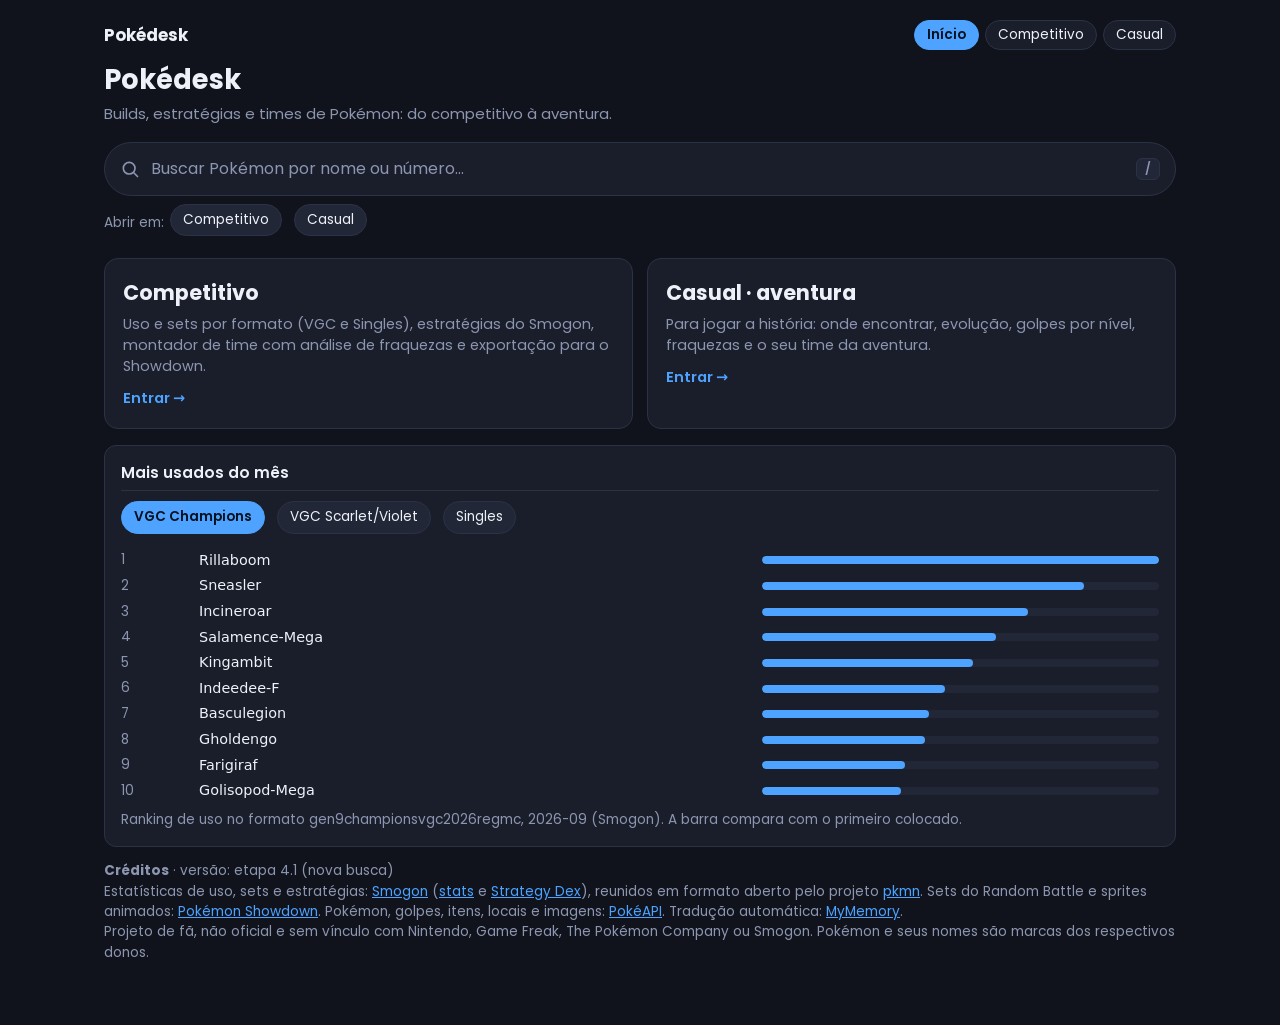
==== commit d4ab80bc: "Add files via upload" ====
--- a/index.html
+++ b/index.html
@@ -6,16 +6,15 @@
 <title>Pokédesk · builds, estratégias e times de Pokémon</title>
 <link rel="preconnect" href="https://fonts.googleapis.com">
 <link rel="stylesheet" href="https://fonts.googleapis.com/css2?family=Poppins:wght@400;500;600;700&display=swap">
-<link rel="stylesheet" href="estilo.css?v=4.0">
+<link rel="stylesheet" href="estilo.css?v=4.1">
 </head>
-<body data-page="home" data-v="4.0">
+<body data-page="home" data-v="4.1">
 <main>
-<nav class="sitenav"><a class="brand on" href="index.html">Pokédesk</a><a class="on" href="index.html">Início</a><a href="competitivo.html">Competitivo</a><a href="casual.html">Casual</a></nav>
+<nav class="sitenav"><a class="brand" href="index.html">Pokédesk</a><a class="on" href="index.html">Início</a><a href="competitivo.html">Competitivo</a><a href="casual.html">Casual</a></nav>
 <h1>Pokédesk</h1>
 <p class="sub">Builds, estratégias e times de Pokémon: do competitivo à aventura.</p>
 <div class="hsearch">
-<input id="q" list="names" placeholder="Buscar um Pokémon (ex.: Garchomp)" aria-label="Nome do Pokémon" autocomplete="off">
-<datalist id="names"></datalist>
+<input id="q" placeholder="Buscar um Pokémon (ex.: Garchomp)" aria-label="Nome do Pokémon" autocomplete="off">
 <div class="gnav" style="margin-top:8px"><span class="mute">Abrir em:</span><button class="chip" data-go="comp">Competitivo</button><button class="chip" data-go="casual">Casual</button></div>
 </div>
 <div id="errbar" class="errbar" hidden></div>
@@ -27,6 +26,7 @@
 <div class="card"><h3>Mais usados do mês</h3><div class="gnav" id="topnav"></div><div id="top10"></div><p class="mute" id="topinfo" style="margin:8px 0 0"></p></div>
 <p class="mute" id="foot"></p>
 </main>
-<script src="home.js?v=4.0"></script>
+<script src="busca.js?v=4.1"></script>
+<script src="home.js?v=4.1"></script>
 </body>
 </html>
--- a/estilo.css
+++ b/estilo.css
@@ -174,3 +174,29 @@
 .trk a:hover{color:var(--acc)}
 @media(max-width:640px){.cards2{grid-template-columns:1fr}}
 
+
+/* ---- busca moderna ---- */
+.sbox{position:relative}
+.sbox .sico{position:absolute;left:16px;top:50%;transform:translateY(-50%);color:var(--mute);pointer-events:none}
+.sbox input{padding:14px 78px 14px 46px;border-radius:999px;border:1.5px solid var(--line);background:var(--card);font-size:1rem;transition:border-color .15s,box-shadow .15s}
+.sbox input:focus{border-color:var(--acc);box-shadow:0 0 0 4px rgba(77,163,255,.18);outline:none}
+.sbox input::placeholder{color:var(--mute)}
+.sbox kbd{position:absolute;right:16px;top:50%;transform:translateY(-50%);font:600 .75rem "Poppins",system-ui,sans-serif;color:var(--mute);border:1px solid var(--line);border-radius:6px;padding:1px 8px;background:var(--card2)}
+.sbox .sclear{position:absolute;right:12px;top:50%;transform:translateY(-50%);width:28px;height:28px;border-radius:50%;border:0;background:var(--card2);color:var(--mute);font-size:1.1rem;line-height:1;cursor:pointer;padding:0}
+.sbox .sclear:hover{color:var(--ink)}
+.sbox .sclear[hidden],.sbox kbd[hidden]{display:none}
+.slist{position:absolute;z-index:30;left:0;right:0;top:calc(100% + 8px);background:var(--card);border:1px solid var(--line);border-radius:18px;box-shadow:0 18px 44px rgba(0,0,0,.5);padding:6px;max-height:min(70vh,440px);overflow:auto;animation:sdrop .12s ease-out}
+.slist[hidden]{display:none}
+@keyframes sdrop{from{opacity:0;transform:translateY(-4px)}to{opacity:1;transform:none}}
+@media(prefers-reduced-motion:reduce){.slist{animation:none}}
+.sitem{display:flex;align-items:center;gap:12px;padding:6px 12px;border-radius:12px;cursor:pointer}
+.sitem[aria-selected="true"]{background:var(--card2)}
+.sitem img{width:44px;height:44px;image-rendering:pixelated;flex:none}
+.sitem .sn{flex:1;min-width:0;display:flex;flex-direction:column;line-height:1.25}
+.sitem .sn b{color:var(--acc);font-weight:700}
+.sitem .sn small{color:var(--mute);font-size:.72rem}
+.sitem .stp{display:flex;gap:4px;flex:none}
+.shead{display:flex;justify-content:space-between;align-items:center;padding:6px 12px 2px;font-size:.72rem;color:var(--mute);text-transform:uppercase;letter-spacing:.06em}
+.slink{background:none;border:0;color:var(--acc);font:inherit;font-size:.75rem;cursor:pointer;padding:0;text-transform:none;letter-spacing:0}
+.snone{padding:16px 14px;color:var(--mute);font-size:.88rem;line-height:1.5;text-align:center}
+@media(max-width:560px){.sitem .stp .tp{display:none}.sitem .stp .tp:first-child{display:inline-block}}
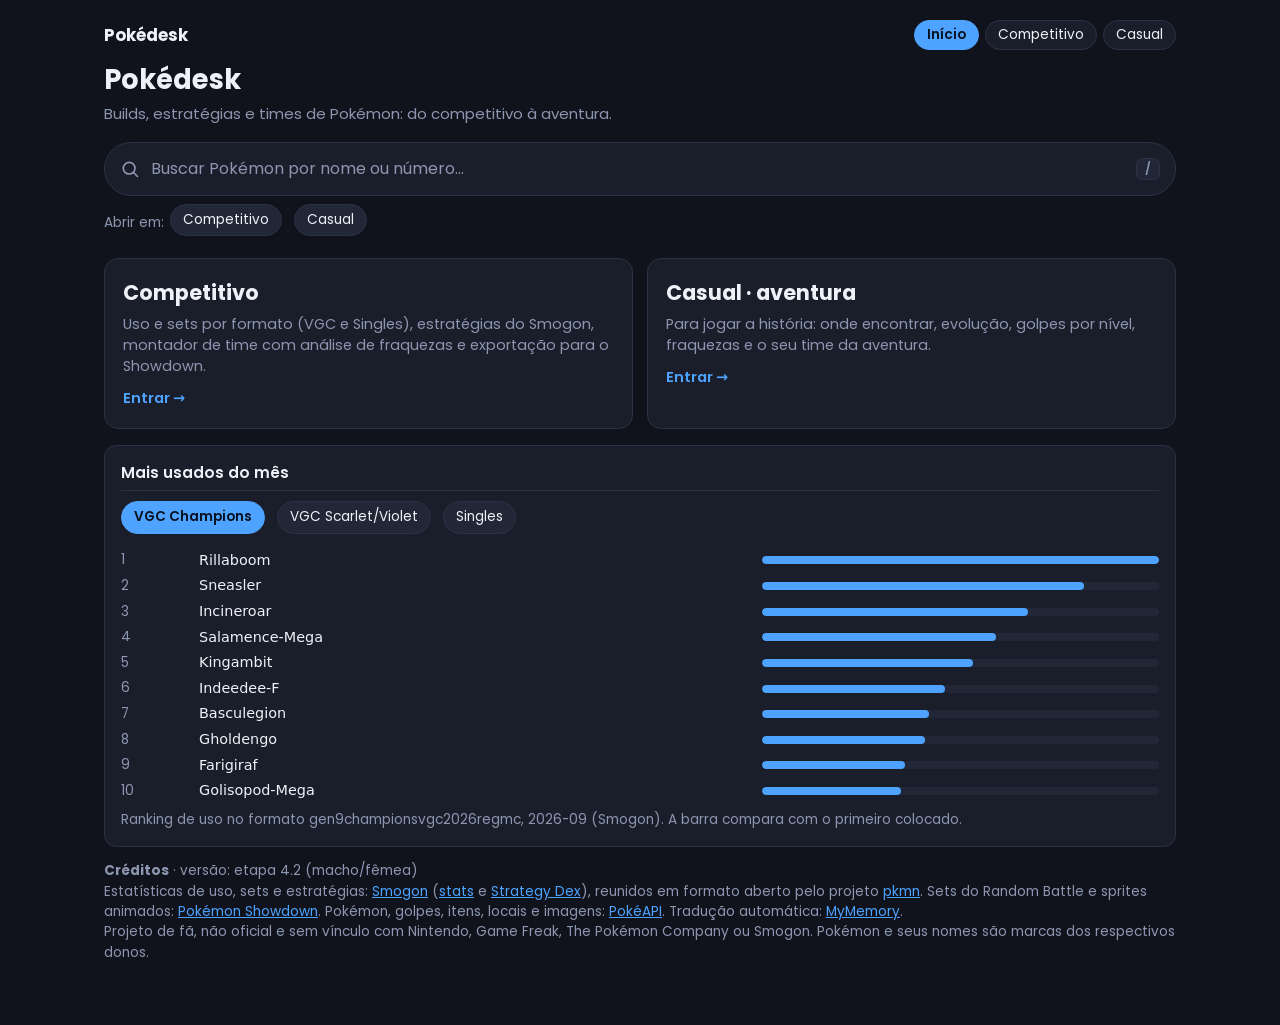
==== commit 275220e0: "Add files via upload" ====
--- a/index.html
+++ b/index.html
@@ -6,9 +6,9 @@
 <title>Pokédesk · builds, estratégias e times de Pokémon</title>
 <link rel="preconnect" href="https://fonts.googleapis.com">
 <link rel="stylesheet" href="https://fonts.googleapis.com/css2?family=Poppins:wght@400;500;600;700&display=swap">
-<link rel="stylesheet" href="estilo.css?v=4.1">
+<link rel="stylesheet" href="estilo.css?v=4.2">
 </head>
-<body data-page="home" data-v="4.1">
+<body data-page="home" data-v="4.2">
 <main>
 <nav class="sitenav"><a class="brand" href="index.html">Pokédesk</a><a class="on" href="index.html">Início</a><a href="competitivo.html">Competitivo</a><a href="casual.html">Casual</a></nav>
 <h1>Pokédesk</h1>
@@ -26,7 +26,7 @@
 <div class="card"><h3>Mais usados do mês</h3><div class="gnav" id="topnav"></div><div id="top10"></div><p class="mute" id="topinfo" style="margin:8px 0 0"></p></div>
 <p class="mute" id="foot"></p>
 </main>
-<script src="busca.js?v=4.1"></script>
-<script src="home.js?v=4.1"></script>
+<script src="busca.js?v=4.2"></script>
+<script src="home.js?v=4.2"></script>
 </body>
 </html>
--- a/estilo.css
+++ b/estilo.css
@@ -200,3 +200,8 @@
 .slink{background:none;border:0;color:var(--acc);font:inherit;font-size:.75rem;cursor:pointer;padding:0;text-transform:none;letter-spacing:0}
 .snone{padding:16px 14px;color:var(--mute);font-size:.88rem;line-height:1.5;text-align:center}
 @media(max-width:560px){.sitem .stp .tp{display:none}.sitem .stp .tp:first-child{display:inline-block}}
+
+/* ---- macho / fêmea ---- */
+.gtog{margin:6px 0 0}
+.gtog .chip{margin:0 6px 0 0}
+.gtog .mute{font-size:.75rem;margin-top:4px;line-height:1.4}
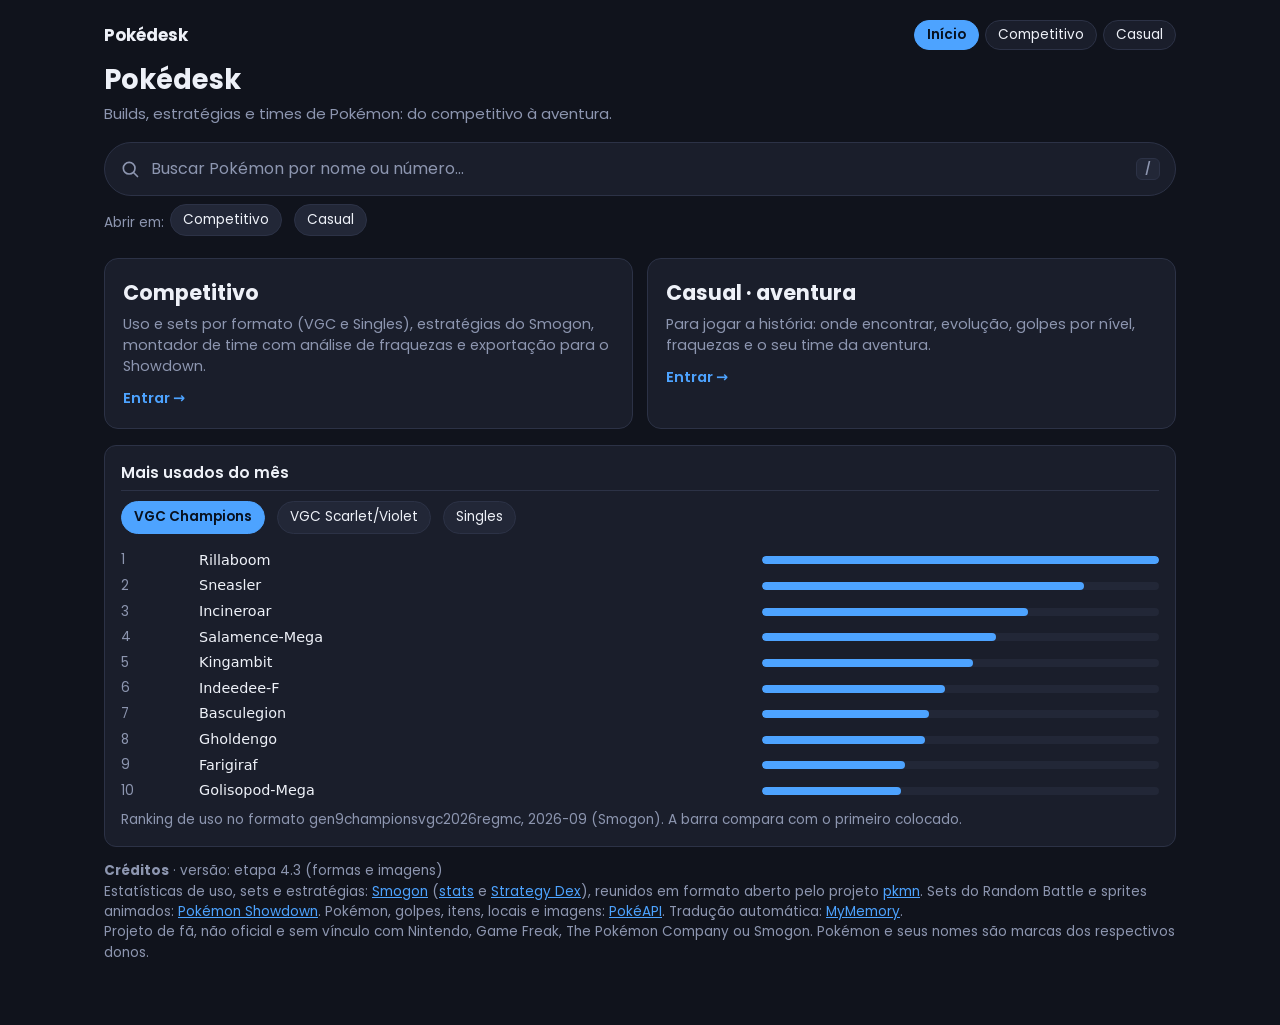
==== commit 5aebc2b1: "Add files via upload" ====
--- a/index.html
+++ b/index.html
@@ -6,9 +6,9 @@
 <title>Pokédesk · builds, estratégias e times de Pokémon</title>
 <link rel="preconnect" href="https://fonts.googleapis.com">
 <link rel="stylesheet" href="https://fonts.googleapis.com/css2?family=Poppins:wght@400;500;600;700&display=swap">
-<link rel="stylesheet" href="estilo.css?v=4.2">
+<link rel="stylesheet" href="estilo.css?v=4.3">
 </head>
-<body data-page="home" data-v="4.2">
+<body data-page="home" data-v="4.3">
 <main>
 <nav class="sitenav"><a class="brand" href="index.html">Pokédesk</a><a class="on" href="index.html">Início</a><a href="competitivo.html">Competitivo</a><a href="casual.html">Casual</a></nav>
 <h1>Pokédesk</h1>
@@ -26,7 +26,7 @@
 <div class="card"><h3>Mais usados do mês</h3><div class="gnav" id="topnav"></div><div id="top10"></div><p class="mute" id="topinfo" style="margin:8px 0 0"></p></div>
 <p class="mute" id="foot"></p>
 </main>
-<script src="busca.js?v=4.2"></script>
-<script src="home.js?v=4.2"></script>
+<script src="busca.js?v=4.3"></script>
+<script src="home.js?v=4.3"></script>
 </body>
 </html>
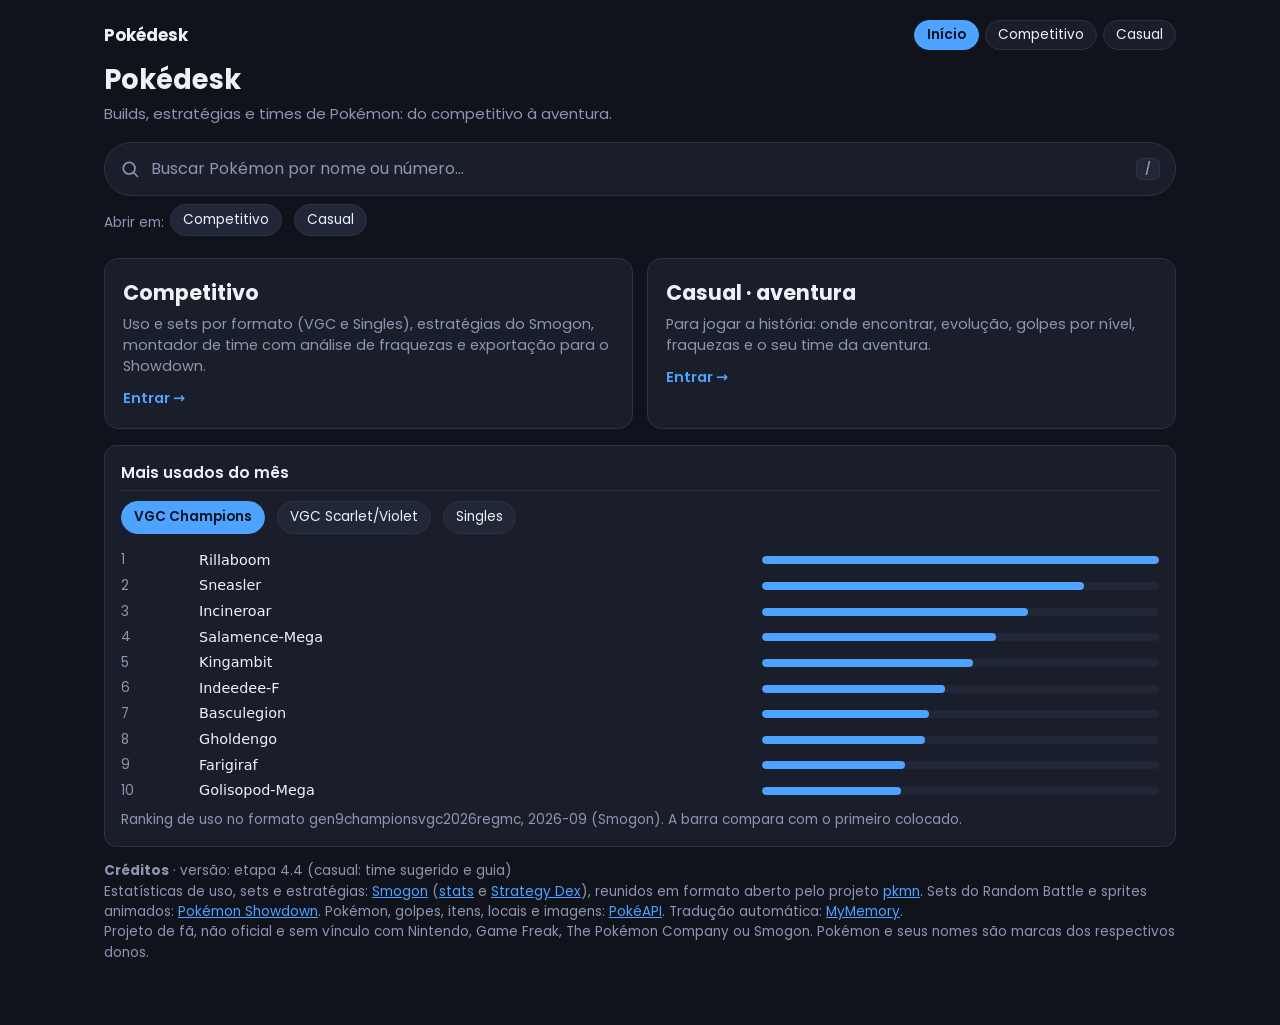
==== commit f520e851: "Add files via upload" ====
--- a/index.html
+++ b/index.html
@@ -6,9 +6,9 @@
 <title>Pokédesk · builds, estratégias e times de Pokémon</title>
 <link rel="preconnect" href="https://fonts.googleapis.com">
 <link rel="stylesheet" href="https://fonts.googleapis.com/css2?family=Poppins:wght@400;500;600;700&display=swap">
-<link rel="stylesheet" href="estilo.css?v=4.3">
+<link rel="stylesheet" href="estilo.css?v=4.4">
 </head>
-<body data-page="home" data-v="4.3">
+<body data-page="home" data-v="4.4">
 <main>
 <nav class="sitenav"><a class="brand" href="index.html">Pokédesk</a><a class="on" href="index.html">Início</a><a href="competitivo.html">Competitivo</a><a href="casual.html">Casual</a></nav>
 <h1>Pokédesk</h1>
@@ -26,7 +26,7 @@
 <div class="card"><h3>Mais usados do mês</h3><div class="gnav" id="topnav"></div><div id="top10"></div><p class="mute" id="topinfo" style="margin:8px 0 0"></p></div>
 <p class="mute" id="foot"></p>
 </main>
-<script src="busca.js?v=4.3"></script>
-<script src="home.js?v=4.3"></script>
+<script src="busca.js?v=4.4"></script>
+<script src="home.js?v=4.4"></script>
 </body>
 </html>
--- a/estilo.css
+++ b/estilo.css
@@ -205,3 +205,35 @@
 .gtog{margin:6px 0 0}
 .gtog .chip{margin:0 6px 0 0}
 .gtog .mute{font-size:.75rem;margin-top:4px;line-height:1.4}
+
+/* ---- Casual: jogo, time sugerido e guia ---- */
+.gbar{display:flex;align-items:center;gap:10px;flex-wrap:wrap;margin:0 0 10px}
+.gbar select{font-weight:600;max-width:100%}
+.filters{display:flex;flex-wrap:wrap;gap:6px 16px;align-items:center;font-size:.85rem;margin:8px 0}
+.filters label{display:flex;align-items:center;gap:6px}
+.tgrid{display:grid;grid-template-columns:repeat(3,1fr);gap:10px;margin:10px 0}
+.tc{background:var(--card2);border:1px solid var(--line);border-radius:12px;padding:10px;display:flex;flex-direction:column;gap:8px;min-width:0}
+.tc .top2{display:flex;gap:10px;align-items:flex-start}
+.tc .top2 img{width:64px;height:64px;image-rendering:pixelated;flex:none}
+.tc .tcn{flex:1;min-width:0;display:flex;flex-direction:column;gap:2px}
+.tc .tcn small{font-size:.72rem}
+.alts{display:flex;flex-wrap:wrap;gap:4px;align-items:center;font-size:.72rem}
+.alts .chip{margin:0;padding:2px 8px;font-size:.72rem}
+.tsum{font-size:.85rem;line-height:1.6}
+.warn{background:rgba(232,184,0,.12);border:1px solid #e8b800;border-radius:10px;padding:8px 12px;font-size:.82rem;margin:0 0 10px;line-height:1.45}
+.stg{border:1px solid var(--line);border-radius:12px;padding:8px 12px;margin:0 0 8px;background:var(--card2)}
+.stg>summary{cursor:pointer;font-size:.95rem}
+.chs{display:flex;flex-direction:column;gap:4px;margin:6px 0 8px}
+.ch{font-size:.85rem}
+.pk{display:flex;gap:10px;align-items:center;padding:8px 0;border-top:1px solid var(--line)}
+.pk.got{opacity:.55}
+.pk img{width:56px;height:56px;image-rendering:pixelated;flex:none}
+.pkb{flex:1;min-width:0}
+.pkw{font-size:.78rem;line-height:1.4}
+.pka{display:flex;flex-direction:column;gap:4px;align-items:flex-end;font-size:.78rem}
+.pka .chip,.pka .addbtn{margin:0}
+@media(max-width:760px){.tgrid{grid-template-columns:1fr 1fr}}
+@media(max-width:520px){.tgrid{grid-template-columns:1fr}.pk{flex-wrap:wrap}.pka{flex-direction:row;flex-wrap:wrap;align-items:center}}
+
+input[type="checkbox"]{width:auto;padding:0;margin:0;border-radius:4px;accent-color:var(--acc)}
+.filters label{white-space:nowrap}
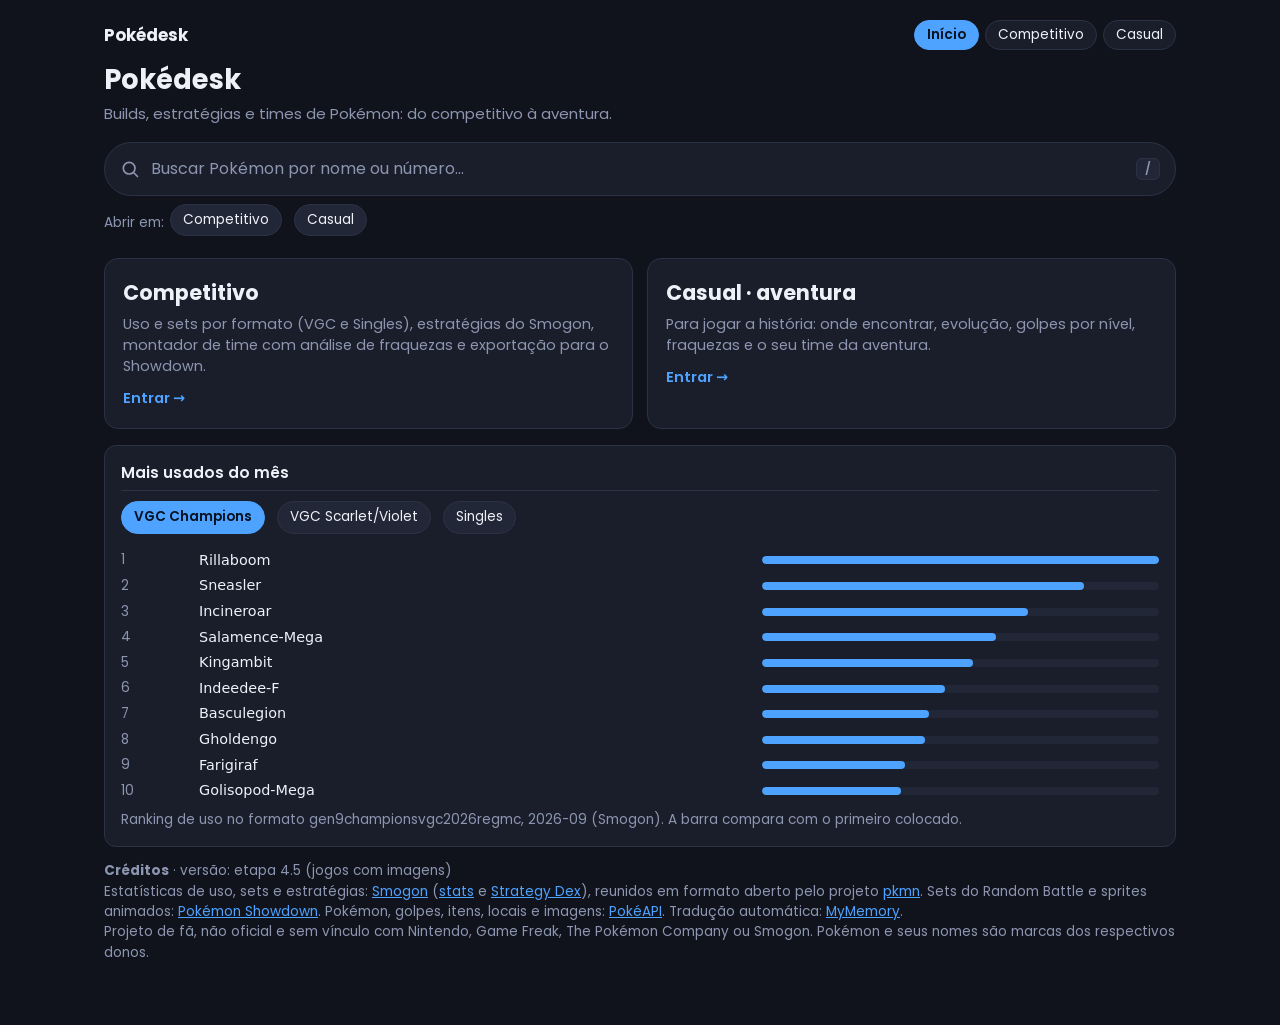
==== commit 44245663: "Add files via upload" ====
--- a/index.html
+++ b/index.html
@@ -6,9 +6,9 @@
 <title>Pokédesk · builds, estratégias e times de Pokémon</title>
 <link rel="preconnect" href="https://fonts.googleapis.com">
 <link rel="stylesheet" href="https://fonts.googleapis.com/css2?family=Poppins:wght@400;500;600;700&display=swap">
-<link rel="stylesheet" href="estilo.css?v=4.4">
+<link rel="stylesheet" href="estilo.css?v=4.5">
 </head>
-<body data-page="home" data-v="4.4">
+<body data-page="home" data-v="4.5">
 <main>
 <nav class="sitenav"><a class="brand" href="index.html">Pokédesk</a><a class="on" href="index.html">Início</a><a href="competitivo.html">Competitivo</a><a href="casual.html">Casual</a></nav>
 <h1>Pokédesk</h1>
@@ -26,7 +26,7 @@
 <div class="card"><h3>Mais usados do mês</h3><div class="gnav" id="topnav"></div><div id="top10"></div><p class="mute" id="topinfo" style="margin:8px 0 0"></p></div>
 <p class="mute" id="foot"></p>
 </main>
-<script src="busca.js?v=4.4"></script>
-<script src="home.js?v=4.4"></script>
+<script src="busca.js?v=4.5"></script>
+<script src="home.js?v=4.5"></script>
 </body>
 </html>
--- a/estilo.css
+++ b/estilo.css
@@ -237,3 +237,28 @@
 
 input[type="checkbox"]{width:auto;padding:0;margin:0;border-radius:4px;accent-color:var(--acc)}
 .filters label{white-space:nowrap}
+
+/* ---- escolha do jogo com cartões ---- */
+.gbar{display:block;position:relative}
+.gcur{display:flex;align-items:center;gap:12px;width:100%;max-width:460px;background:var(--card);border:1px solid var(--line);border-radius:14px;padding:8px 12px;color:var(--ink);cursor:pointer;font:inherit;text-align:left}
+.gcur:hover,.gcur[aria-expanded="true"]{border-color:var(--acc)}
+.gcn{flex:1;min-width:0;display:flex;flex-direction:column;line-height:1.3}
+.gcn b{font-size:1rem}
+.gcn small{font-size:.72rem}
+.gcaret{color:var(--mute)}
+.gt{position:relative;display:flex;align-items:center;justify-content:center;aspect-ratio:4/3;border-radius:10px;overflow:hidden;flex:none;box-shadow:inset 0 0 0 1px rgba(255,255,255,.12)}
+.gcur .gt{width:76px}
+.gm{display:flex;align-items:center;justify-content:center;gap:0}
+.gm .mc{height:100%;max-height:56px;width:auto;image-rendering:pixelated;filter:drop-shadow(0 2px 2px rgba(0,0,0,.45))}
+.gm .mc+.mc{margin-left:-12px}
+.gt .cv{position:absolute;inset:0;width:100%;height:100%;object-fit:cover}
+.gpick{position:absolute;z-index:40;left:0;right:0;top:calc(100% + 8px);background:var(--card);border:1px solid var(--line);border-radius:16px;box-shadow:0 18px 44px rgba(0,0,0,.5);padding:12px;max-height:min(75vh,560px);overflow:auto}
+.ggh{font-size:.72rem;text-transform:uppercase;letter-spacing:.06em;margin:8px 0 6px}
+.gg:first-child .ggh{margin-top:0}
+.ggrid{display:grid;grid-template-columns:repeat(auto-fill,minmax(118px,1fr));gap:8px}
+.gtile{display:flex;flex-direction:column;gap:5px;background:none;border:2px solid transparent;border-radius:12px;padding:4px;color:var(--ink);cursor:pointer;font:inherit;text-align:center}
+.gtile:hover{background:var(--card2)}
+.gtile.sel{border-color:var(--acc);background:var(--card2)}
+.gtile .gt{width:100%}
+.gl{font-size:.74rem;line-height:1.25}
+@media(max-width:520px){.ggrid{grid-template-columns:repeat(3,1fr)}}
